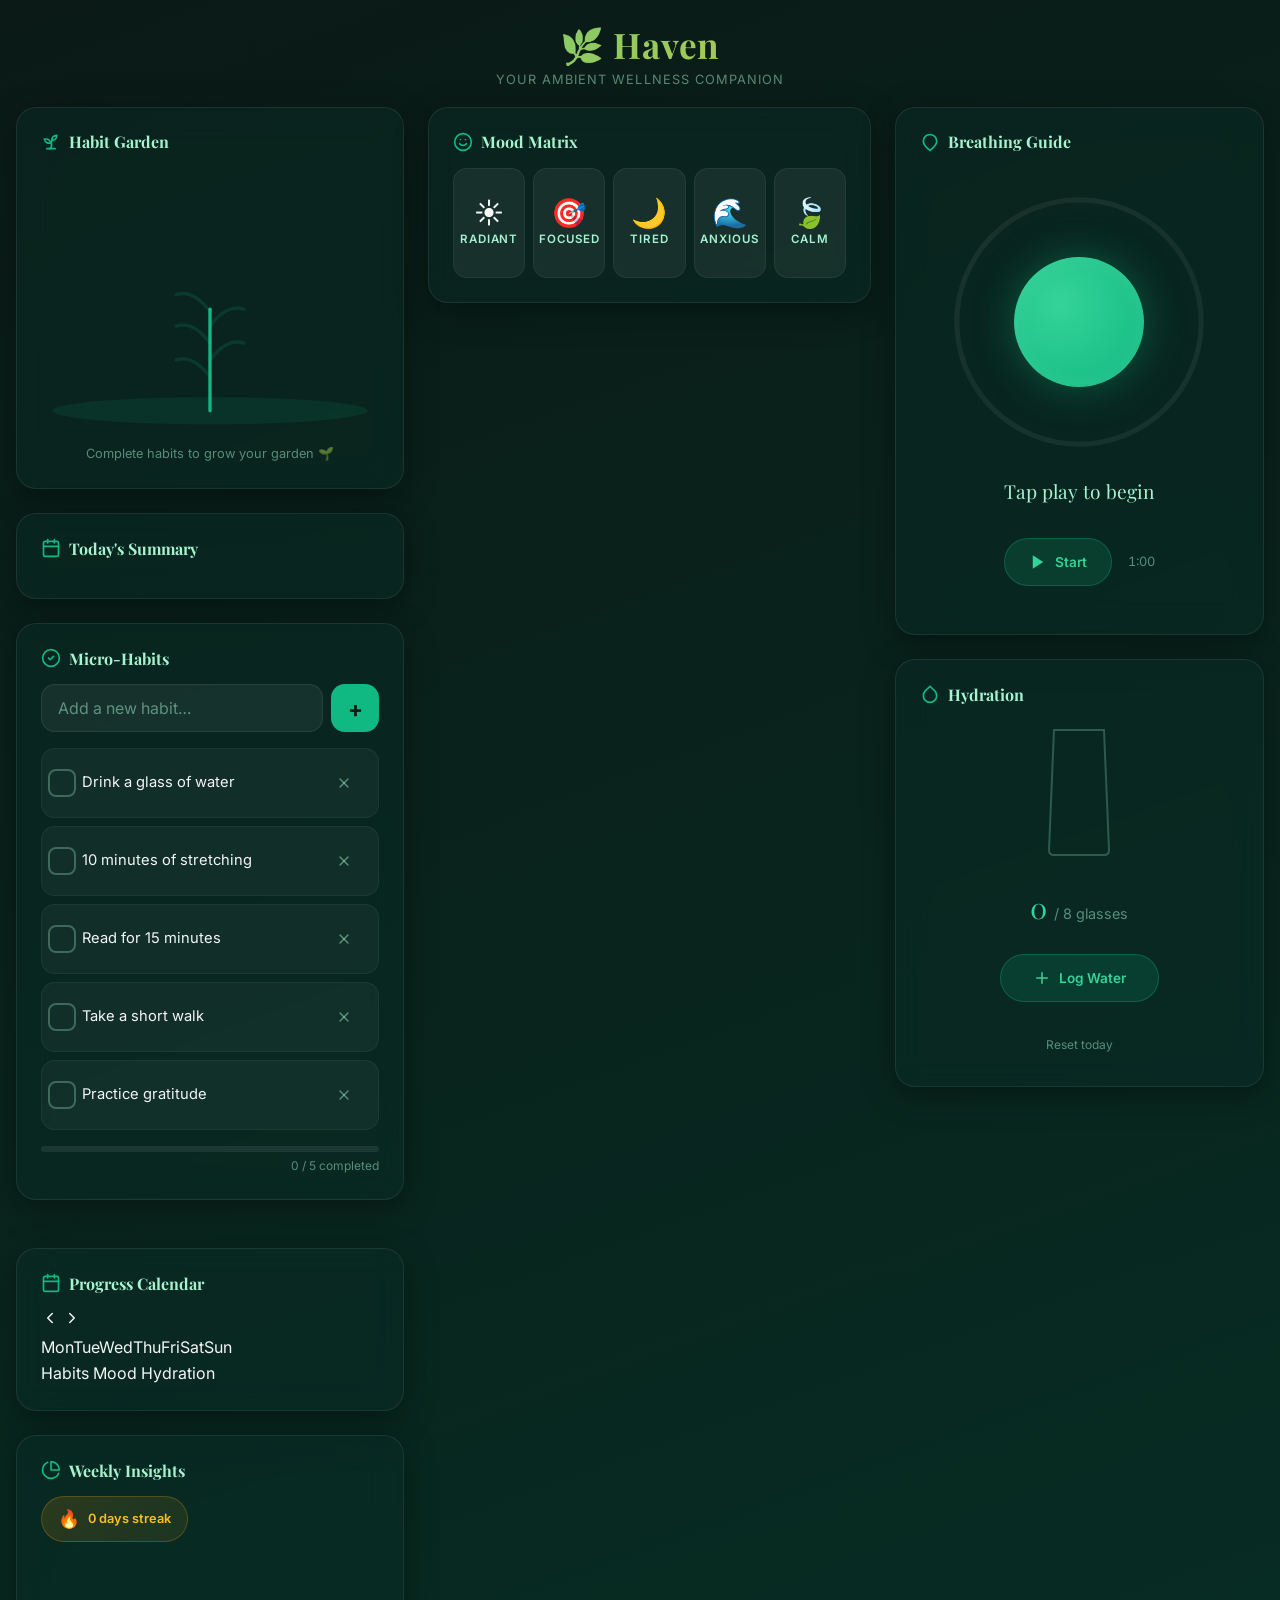
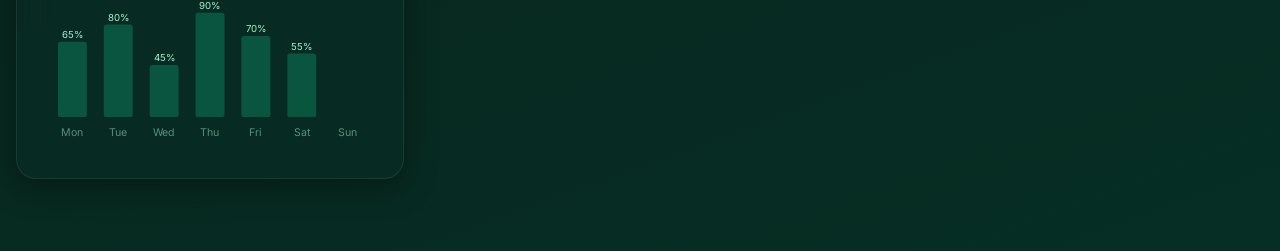
==== index.html @ fdb35b81 "initial commit" ====
<!DOCTYPE html>
<html lang="en">
<head>
  <meta charset="UTF-8" />
  <meta name="viewport" content="width=device-width, initial-scale=1.0" />
  <meta name="description" content="Haven — Ambient Habit Tracker & Wellness Companion. Track habits, log moods, practice breathing, and grow your digital garden." />
  <meta name="theme-color" content="#0b1a16" />
  <title>Haven — Habit Tracker &amp; Wellness Companion</title>

  <!-- Google Fonts -->
  <link rel="preconnect" href="https://fonts.googleapis.com" />
  <link rel="preconnect" href="https://fonts.gstatic.com" crossorigin />
  <link href="https://fonts.googleapis.com/css2?family=Inter:wght@400;500;600;700&family=Playfair+Display:wght@500;700&display=swap" rel="stylesheet" />

  <!-- Stylesheet -->
  <link rel="stylesheet" href="index.css" />
</head>
<body>

  <!-- ===== HEADER ===== -->
  <header class="app-header" id="app-header">
    <h1>🌿 Haven</h1>
    <p class="subtitle">Your ambient wellness companion</p>
  </header>

  <!-- ===== DESKTOP NAV (hidden on mobile) ===== -->
  <nav class="desktop-nav" id="desktop-nav" aria-label="Main navigation">
    <button class="tab-btn active" data-tab="habits" id="desktop-tab-habits">
      <svg xmlns="http://www.w3.org/2000/svg" viewBox="0 0 24 24" fill="none" stroke="currentColor" stroke-width="2" stroke-linecap="round" stroke-linejoin="round"><path d="M12 22c5.523 0 10-4.477 10-10S17.523 2 12 2 2 6.477 2 12s4.477 10 10 10z"/><path d="m9 12 2 2 4-4"/></svg>
      <span>Habits</span>
    </button>
    <button class="tab-btn" data-tab="mood" id="desktop-tab-mood">
      <svg xmlns="http://www.w3.org/2000/svg" viewBox="0 0 24 24" fill="none" stroke="currentColor" stroke-width="2" stroke-linecap="round" stroke-linejoin="round"><circle cx="12" cy="12" r="10"/><path d="M8 14s1.5 2 4 2 4-2 4-2"/><line x1="9" y1="9" x2="9.01" y2="9"/><line x1="15" y1="9" x2="15.01" y2="9"/></svg>
      <span>Mood</span>
    </button>
    <button class="tab-btn" data-tab="breathe" id="desktop-tab-breathe">
      <svg xmlns="http://www.w3.org/2000/svg" viewBox="0 0 24 24" fill="none" stroke="currentColor" stroke-width="2" stroke-linecap="round" stroke-linejoin="round"><path d="M12 22c-4-3-8-6-8-11a8 8 0 0 1 16 0c0 5-4 8-8 11z"/></svg>
      <span>Breathe</span>
    </button>
    <button class="tab-btn" data-tab="insights" id="desktop-tab-insights">
      <svg xmlns="http://www.w3.org/2000/svg" viewBox="0 0 24 24" fill="none" stroke="currentColor" stroke-width="2" stroke-linecap="round" stroke-linejoin="round"><path d="M21.21 15.89A10 10 0 1 1 8 2.83"/><path d="M22 12A10 10 0 0 0 12 2v10z"/></svg>
      <span>Insights</span>
    </button>
  </nav>

  <!-- ===== MAIN CONTENT ===== -->
  <main class="app-main" id="app-main">
    <div class="sections-wrapper" id="sections-wrapper">

      <!-- ===== SECTION 1: HABITS & GARDEN (now first!) ===== -->
      <section class="section-panel active" id="section-habits" aria-label="Habit tracker and garden">
        <!-- Garden Card (now on top) -->
        <div class="card" id="card-garden">
          <h2 class="card-title">
            <svg xmlns="http://www.w3.org/2000/svg" viewBox="0 0 24 24" fill="none" stroke="currentColor" stroke-width="2" stroke-linecap="round" stroke-linejoin="round"><path d="M7 20h10"/><path d="M10 20c5.5-2.5.8-6.4 3-10"/><path d="M9.5 9.4c1.1.8 1.8 2.2 2.3 3.7-2 .4-3.5.4-4.8-.3-1.2-.6-2.3-1.9-3-4.2 2.8-.5 4.4 0 5.5.8z"/><path d="M14.1 6a7 7 0 0 0-1.1 4c1.9-.1 3.3-.6 4.3-1.4 1-1 1.6-2.3 1.7-4.6-2.7.1-4 1-4.9 2z"/></svg>
            Habit Garden
          </h2>
          <div class="garden-container" id="garden-container">
            <svg class="garden-svg" id="garden-svg" viewBox="0 0 300 220" xmlns="http://www.w3.org/2000/svg">
              <ellipse class="garden-ground" cx="150" cy="210" rx="140" ry="12" />
              <path class="garden-stem" id="garden-stem" d="M150 210 Q150 160 150 120" />
              <g id="garden-leaves"></g>
              <g id="garden-flowers"></g>
            </svg>
            <p class="garden-label" id="garden-label">Complete habits to grow your garden 🌱</p>
          </div>
        </div>

        <!-- Daily Stats Card -->
        <div class="card" id="card-daily-stats">
          <h2 class="card-title">
            <svg xmlns="http://www.w3.org/2000/svg" viewBox="0 0 24 24" fill="none" stroke="currentColor" stroke-width="2" stroke-linecap="round" stroke-linejoin="round"><rect x="3" y="4" width="18" height="18" rx="2" ry="2"/><line x1="16" y1="2" x2="16" y2="6"/><line x1="8" y1="2" x2="8" y2="6"/><line x1="3" y1="10" x2="21" y2="10"/></svg>
            Today's Summary
          </h2>
          <div class="daily-stats" id="daily-stats"></div>
        </div>

        <!-- Habit List Card -->
        <div class="card" id="card-habits">
          <h2 class="card-title">
            <svg xmlns="http://www.w3.org/2000/svg" viewBox="0 0 24 24" fill="none" stroke="currentColor" stroke-width="2" stroke-linecap="round" stroke-linejoin="round"><path d="M12 22c5.523 0 10-4.477 10-10S17.523 2 12 2 2 6.477 2 12s4.477 10 10 10z"/><path d="m9 12 2 2 4-4"/></svg>
            Micro-Habits
          </h2>
          <div class="habit-input-row">
            <input type="text" class="habit-input" id="habit-input" placeholder="Add a new habit…" maxlength="60" autocomplete="off" />
            <button class="btn-add-habit" id="btn-add-habit" aria-label="Add habit">+</button>
          </div>
          <ul class="habit-list" id="habit-list"></ul>
          <div class="habit-progress" id="habit-progress">
            <div class="habit-progress-bar">
              <div class="habit-progress-fill" id="habit-progress-fill" style="width: 0%"></div>
            </div>
            <p class="habit-progress-text" id="habit-progress-text">0 / 0 completed</p>
          </div>
        </div>
      </section>

      <!-- ===== SECTION 2: MOOD ===== -->
      <section class="section-panel" id="section-mood" aria-label="Mood tracker">
        <div class="card" id="card-mood">
          <h2 class="card-title">
            <svg xmlns="http://www.w3.org/2000/svg" viewBox="0 0 24 24" fill="none" stroke="currentColor" stroke-width="2" stroke-linecap="round" stroke-linejoin="round"><circle cx="12" cy="12" r="10"/><path d="M8 14s1.5 2 4 2 4-2 4-2"/><line x1="9" y1="9" x2="9.01" y2="9"/><line x1="15" y1="9" x2="15.01" y2="9"/></svg>
            Mood Matrix
          </h2>
          <div class="mood-grid" id="mood-grid">
            <button class="mood-block" data-mood="radiant" id="mood-radiant">
              <span class="mood-emoji">☀️</span>
              <span class="mood-label">Radiant</span>
              <svg class="mood-check" xmlns="http://www.w3.org/2000/svg" viewBox="0 0 24 24" fill="none" stroke="var(--accent-emerald-light)" stroke-width="3" stroke-linecap="round" stroke-linejoin="round"><polyline points="20 6 9 17 4 12"/></svg>
            </button>
            <button class="mood-block" data-mood="focused" id="mood-focused">
              <span class="mood-emoji">🎯</span>
              <span class="mood-label">Focused</span>
              <svg class="mood-check" xmlns="http://www.w3.org/2000/svg" viewBox="0 0 24 24" fill="none" stroke="var(--accent-emerald-light)" stroke-width="3" stroke-linecap="round" stroke-linejoin="round"><polyline points="20 6 9 17 4 12"/></svg>
            </button>
            <button class="mood-block" data-mood="tired" id="mood-tired">
              <span class="mood-emoji">🌙</span>
              <span class="mood-label">Tired</span>
              <svg class="mood-check" xmlns="http://www.w3.org/2000/svg" viewBox="0 0 24 24" fill="none" stroke="var(--accent-emerald-light)" stroke-width="3" stroke-linecap="round" stroke-linejoin="round"><polyline points="20 6 9 17 4 12"/></svg>
            </button>
            <button class="mood-block" data-mood="anxious" id="mood-anxious">
              <span class="mood-emoji">🌊</span>
              <span class="mood-label">Anxious</span>
              <svg class="mood-check" xmlns="http://www.w3.org/2000/svg" viewBox="0 0 24 24" fill="none" stroke="var(--accent-emerald-light)" stroke-width="3" stroke-linecap="round" stroke-linejoin="round"><polyline points="20 6 9 17 4 12"/></svg>
            </button>
            <button class="mood-block" data-mood="calm" id="mood-calm">
              <span class="mood-emoji">🍃</span>
              <span class="mood-label">Calm</span>
              <svg class="mood-check" xmlns="http://www.w3.org/2000/svg" viewBox="0 0 24 24" fill="none" stroke="var(--accent-emerald-light)" stroke-width="3" stroke-linecap="round" stroke-linejoin="round"><polyline points="20 6 9 17 4 12"/></svg>
            </button>
          </div>
          <div id="mood-challenge-container"></div>
        </div>
      </section>

      <!-- ===== SECTION 3: BREATHE & HYDRATION ===== -->
      <section class="section-panel" id="section-breathe" aria-label="Breathing exercise and hydration">
        <!-- Breathing Guide Card -->
        <div class="card" id="card-breathing">
          <h2 class="card-title">
            <svg xmlns="http://www.w3.org/2000/svg" viewBox="0 0 24 24" fill="none" stroke="currentColor" stroke-width="2" stroke-linecap="round" stroke-linejoin="round"><path d="M12 22c-4-3-8-6-8-11a8 8 0 0 1 16 0c0 5-4 8-8 11z"/></svg>
            Breathing Guide
          </h2>
          <div class="breathing-container" id="breathing-container">
            <div class="breathing-visual">
              <svg class="breathing-ring" viewBox="0 0 200 200">
                <circle class="breathing-ring-bg" cx="100" cy="100" r="94" />
                <circle class="breathing-ring-progress" id="breathing-ring-progress" cx="100" cy="100" r="94"
                  stroke-dasharray="590.62"
                  stroke-dashoffset="590.62" />
              </svg>
              <div class="breathing-circle" id="breathing-circle"></div>
            </div>
            <p class="breathing-label" id="breathing-label">Tap play to begin</p>
            <div class="breathing-controls">
              <button class="btn-breathe" id="btn-breathe" aria-label="Start breathing exercise">
                <svg xmlns="http://www.w3.org/2000/svg" viewBox="0 0 24 24" fill="currentColor" stroke="none" width="18" height="18"><polygon points="5 3 19 12 5 21 5 3"/></svg>
                Start
              </button>
              <span class="breathing-timer" id="breathing-timer">1:00</span>
            </div>
          </div>
        </div>

        <!-- Hydration Tracker Card -->
        <div class="card" id="card-hydration">
          <h2 class="card-title">
            <svg xmlns="http://www.w3.org/2000/svg" viewBox="0 0 24 24" fill="none" stroke="currentColor" stroke-width="2" stroke-linecap="round" stroke-linejoin="round"><path d="M12 2.69l5.66 5.66a8 8 0 1 1-11.31 0z"/></svg>
            Hydration
          </h2>
          <div class="hydration-container" id="hydration-container">
            <svg class="hydration-glass" viewBox="0 0 80 140" xmlns="http://www.w3.org/2000/svg">
              <path class="hydration-glass-outline" d="M15 10 L10 130 Q10 135 15 135 L65 135 Q70 135 70 130 L65 10 Z" />
              <clipPath id="glass-clip">
                <path d="M15 10 L10 130 Q10 135 15 135 L65 135 Q70 135 70 130 L65 10 Z" />
              </clipPath>
              <rect class="hydration-liquid" id="hydration-liquid" x="8" y="130" width="64" height="0" clip-path="url(#glass-clip)" />
              <rect class="hydration-liquid-shine" x="20" y="130" width="8" height="0" clip-path="url(#glass-clip)" id="hydration-shine" />
            </svg>
            <p class="hydration-count" id="hydration-count">0 <span>/ 8 glasses</span></p>
            <button class="btn-hydrate" id="btn-hydrate" aria-label="Log a glass of water">
              <svg xmlns="http://www.w3.org/2000/svg" viewBox="0 0 24 24" fill="none" stroke="currentColor" stroke-width="2" stroke-linecap="round" stroke-linejoin="round" width="18" height="18"><line x1="12" y1="5" x2="12" y2="19"/><line x1="5" y1="12" x2="19" y2="12"/></svg>
              Log Water
            </button>
            <button class="hydration-reset" id="hydration-reset">Reset today</button>
          </div>
        </div>
      </section>

      <!-- ===== SECTION 4: INSIGHTS (Calendar + Weekly + Daily Stats) ===== -->
      <section class="section-panel" id="section-insights" aria-label="Wellness insights and analytics">
        <!-- Calendar Card -->
        <div class="card" id="card-calendar">
          <h2 class="card-title">
            <svg xmlns="http://www.w3.org/2000/svg" viewBox="0 0 24 24" fill="none" stroke="currentColor" stroke-width="2" stroke-linecap="round" stroke-linejoin="round"><rect x="3" y="4" width="18" height="18" rx="2" ry="2"/><line x1="16" y1="2" x2="16" y2="6"/><line x1="8" y1="2" x2="8" y2="6"/><line x1="3" y1="10" x2="21" y2="10"/></svg>
            Progress Calendar
          </h2>
          <div class="calendar-nav" id="calendar-nav">
            <button class="calendar-nav-btn" id="cal-prev" aria-label="Previous month">
              <svg xmlns="http://www.w3.org/2000/svg" viewBox="0 0 24 24" fill="none" stroke="currentColor" stroke-width="2" stroke-linecap="round" stroke-linejoin="round" width="18" height="18"><polyline points="15 18 9 12 15 6"/></svg>
            </button>
            <span class="calendar-month-label" id="calendar-month-label"></span>
            <button class="calendar-nav-btn" id="cal-next" aria-label="Next month">
              <svg xmlns="http://www.w3.org/2000/svg" viewBox="0 0 24 24" fill="none" stroke="currentColor" stroke-width="2" stroke-linecap="round" stroke-linejoin="round" width="18" height="18"><polyline points="9 18 15 12 9 6"/></svg>
            </button>
          </div>
          <div class="calendar-weekdays" id="calendar-weekdays">
            <span>Mon</span><span>Tue</span><span>Wed</span><span>Thu</span><span>Fri</span><span>Sat</span><span>Sun</span>
          </div>
          <div class="calendar-grid" id="calendar-grid"></div>
          <div class="calendar-legend">
            <span class="legend-item"><span class="legend-dot legend-dot--habit"></span> Habits</span>
            <span class="legend-item"><span class="legend-dot legend-dot--mood"></span> Mood</span>
            <span class="legend-item"><span class="legend-dot legend-dot--hydration"></span> Hydration</span>
          </div>
          <!-- Day detail popover -->
          <div class="calendar-day-detail" id="calendar-day-detail"></div>
        </div>

        <!-- Weekly Insights Card -->
        <div class="card" id="card-weekly">
          <h2 class="card-title">
            <svg xmlns="http://www.w3.org/2000/svg" viewBox="0 0 24 24" fill="none" stroke="currentColor" stroke-width="2" stroke-linecap="round" stroke-linejoin="round"><path d="M21.21 15.89A10 10 0 1 1 8 2.83"/><path d="M22 12A10 10 0 0 0 12 2v10z"/></svg>
            Weekly Insights
          </h2>
          <div id="streak-container"></div>
          <div id="weekly-summary"></div>
          <div class="chart-container" id="chart-container">
            <svg id="chart-svg" width="100%" height="100%" viewBox="0 0 350 160" preserveAspectRatio="xMidYMid meet"></svg>
          </div>
        </div>
      </section>

    </div><!-- /.sections-wrapper -->
  </main>

  <!-- ===== BOTTOM TAB BAR (mobile/tablet) ===== -->
  <nav class="tab-bar" id="tab-bar" aria-label="Section navigation">
    <button class="tab-btn active" data-tab="habits" id="tab-habits" aria-label="Habits section">
      <svg xmlns="http://www.w3.org/2000/svg" viewBox="0 0 24 24" fill="none" stroke="currentColor" stroke-width="2" stroke-linecap="round" stroke-linejoin="round"><path d="M12 22c5.523 0 10-4.477 10-10S17.523 2 12 2 2 6.477 2 12s4.477 10 10 10z"/><path d="m9 12 2 2 4-4"/></svg>
      <span>Habits</span>
    </button>
    <button class="tab-btn" data-tab="mood" id="tab-mood" aria-label="Mood section">
      <svg xmlns="http://www.w3.org/2000/svg" viewBox="0 0 24 24" fill="none" stroke="currentColor" stroke-width="2" stroke-linecap="round" stroke-linejoin="round"><circle cx="12" cy="12" r="10"/><path d="M8 14s1.5 2 4 2 4-2 4-2"/><line x1="9" y1="9" x2="9.01" y2="9"/><line x1="15" y1="9" x2="15.01" y2="9"/></svg>
      <span>Mood</span>
    </button>
    <button class="tab-btn" data-tab="breathe" id="tab-breathe" aria-label="Breathing section">
      <svg xmlns="http://www.w3.org/2000/svg" viewBox="0 0 24 24" fill="none" stroke="currentColor" stroke-width="2" stroke-linecap="round" stroke-linejoin="round"><path d="M12 22c-4-3-8-6-8-11a8 8 0 0 1 16 0c0 5-4 8-8 11z"/></svg>
      <span>Breathe</span>
    </button>
    <button class="tab-btn" data-tab="insights" id="tab-insights" aria-label="Insights section">
      <svg xmlns="http://www.w3.org/2000/svg" viewBox="0 0 24 24" fill="none" stroke="currentColor" stroke-width="2" stroke-linecap="round" stroke-linejoin="round"><path d="M21.21 15.89A10 10 0 1 1 8 2.83"/><path d="M22 12A10 10 0 0 0 12 2v10z"/></svg>
      <span>Insights</span>
    </button>
  </nav>

  <!-- ===== PARTICLE CONTAINER ===== -->
  <div class="particle-container" id="particle-container"></div>

  <!-- ===== APP SCRIPT ===== -->
  <script src="app.js"></script>
</body>
</html>
---- index.css ----
/* ============================================================
   HAVEN — Habit Tracker & Ambient Wellness Companion
   Design System & Mobile-First Stylesheet
   ============================================================ */

/* ---------- CSS Custom Properties ---------- */
:root {
  /* Background gradient */
  --bg-from: #0b1a16;
  --bg-to: #062e24;

  /* Cards / Glassmorphism */
  --card-bg: rgba(10, 45, 38, 0.45);
  --card-border: rgba(255, 255, 255, 0.08);
  --card-blur: 16px;

  /* Text */
  --text-primary: #f4f6f5;
  --text-secondary: #a7f3d0;
  --text-muted: rgba(167, 243, 208, 0.5);

  /* Accents */
  --accent-gold: #f59e0b;
  --accent-gold-light: #fbbf24;
  --accent-emerald: #10b981;
  --accent-emerald-light: #34d399;
  --accent-emerald-glow: rgba(16, 185, 129, 0.35);

  /* Mood colors */
  --mood-radiant: hsl(45, 93%, 58%);
  --mood-focused: hsl(199, 89%, 48%);
  --mood-tired: hsl(270, 50%, 55%);
  --mood-anxious: hsl(0, 72%, 58%);
  --mood-calm: hsl(160, 60%, 45%);

  /* Spacing */
  --space-xs: 4px;
  --space-sm: 8px;
  --space-md: 16px;
  --space-lg: 24px;
  --space-xl: 32px;
  --space-2xl: 48px;

  /* Radii */
  --radius-sm: 8px;
  --radius-md: 14px;
  --radius-lg: 20px;
  --radius-full: 9999px;

  /* Shadows */
  --shadow-card: 0 8px 32px rgba(0, 0, 0, 0.35);
  --shadow-glow: 0 0 20px var(--accent-emerald-glow);

  /* Tab bar */
  --tab-height: 64px;

  /* Transition */
  --transition-fast: 0.2s cubic-bezier(0.4, 0, 0.2, 1);
  --transition-smooth: 0.4s cubic-bezier(0.4, 0, 0.2, 1);
  --transition-bounce: 0.5s cubic-bezier(0.34, 1.56, 0.64, 1);
}

/* ---------- Reset & Base ---------- */
*,
*::before,
*::after {
  margin: 0;
  padding: 0;
  box-sizing: border-box;
}

html {
  font-size: 16px;
  -webkit-text-size-adjust: 100%;
  scroll-behavior: smooth;
}

body {
  font-family: 'Inter', system-ui, -apple-system, sans-serif;
  color: var(--text-primary);
  background: linear-gradient(160deg, var(--bg-from), var(--bg-to));
  min-height: 100vh;
  min-height: 100dvh;
  line-height: 1.6;
  overflow-x: hidden;
  -webkit-font-smoothing: antialiased;
  -moz-osx-font-smoothing: grayscale;
  transition: background var(--transition-smooth);
}

h1, h2, h3, h4 {
  font-family: 'Playfair Display', Georgia, serif;
  font-weight: 700;
  line-height: 1.2;
  color: var(--text-primary);
}

h1 { font-size: 1.75rem; }
h2 { font-size: 1.35rem; }
h3 { font-size: 1.1rem; }

p {
  color: var(--text-secondary);
  font-size: 0.9rem;
}

a {
  color: var(--accent-emerald-light);
  text-decoration: none;
}

button {
  font-family: 'Inter', system-ui, sans-serif;
  cursor: pointer;
  border: none;
  outline: none;
  background: none;
  color: inherit;
  font-size: inherit;
}

input {
  font-family: 'Inter', system-ui, sans-serif;
  font-size: 1rem;
  border: none;
  outline: none;
  background: none;
  color: var(--text-primary);
}

/* ---------- Scrollbar ---------- */
::-webkit-scrollbar {
  width: 6px;
}
::-webkit-scrollbar-track {
  background: transparent;
}
::-webkit-scrollbar-thumb {
  background: rgba(167, 243, 208, 0.2);
  border-radius: var(--radius-full);
}

/* ---------- App Shell ---------- */
.app-header {
  text-align: center;
  padding: var(--space-lg) var(--space-md) var(--space-md);
}

.app-header h1 {
  font-size: 1.6rem;
  background: linear-gradient(135deg, var(--accent-emerald-light), var(--accent-gold-light));
  -webkit-background-clip: text;
  -webkit-text-fill-color: transparent;
  background-clip: text;
  letter-spacing: 0.02em;
}

.app-header .subtitle {
  font-size: 0.8rem;
  color: var(--text-muted);
  margin-top: var(--space-xs);
  font-weight: 400;
  letter-spacing: 0.08em;
  text-transform: uppercase;
}

.app-main {
  padding: 0 var(--space-md) var(--space-md);
  padding-bottom: calc(var(--tab-height) + var(--space-lg) + env(safe-area-inset-bottom, 0px));
}

/* ---------- Section Panels ---------- */
.section-panel {
  display: none;
  animation: fadeSlideUp 0.35s ease-out;
}

.section-panel.active {
  display: block;
}

/* ---------- Glassmorphic Card ---------- */
.card {
  background: var(--card-bg);
  backdrop-filter: blur(var(--card-blur));
  -webkit-backdrop-filter: blur(var(--card-blur));
  border: 1px solid var(--card-border);
  border-radius: var(--radius-lg);
  padding: var(--space-lg);
  box-shadow: var(--shadow-card);
  margin-bottom: var(--space-md);
  transition: transform var(--transition-fast), box-shadow var(--transition-fast);
}

@media (hover: hover) {
  .card:hover {
    transform: translateY(-2px);
    box-shadow: var(--shadow-card), var(--shadow-glow);
  }
}

.card-title {
  font-size: 1rem;
  margin-bottom: var(--space-md);
  display: flex;
  align-items: center;
  gap: var(--space-sm);
  color: var(--text-secondary);
}

.card-title svg {
  width: 20px;
  height: 20px;
  stroke: var(--accent-emerald);
}

/* ---------- Bottom Tab Bar ---------- */
.tab-bar {
  position: fixed;
  bottom: 0;
  left: 0;
  right: 0;
  height: var(--tab-height);
  background: rgba(6, 20, 16, 0.85);
  backdrop-filter: blur(20px);
  -webkit-backdrop-filter: blur(20px);
  border-top: 1px solid var(--card-border);
  display: flex;
  align-items: center;
  justify-content: space-around;
  padding-bottom: env(safe-area-inset-bottom, 0px);
  z-index: 100;
}

.tab-btn {
  display: flex;
  flex-direction: column;
  align-items: center;
  justify-content: center;
  gap: 4px;
  min-width: 48px;
  min-height: 48px;
  padding: var(--space-sm);
  color: var(--text-muted);
  transition: color var(--transition-fast), transform var(--transition-fast);
  position: relative;
  -webkit-tap-highlight-color: transparent;
}

.tab-btn svg {
  width: 22px;
  height: 22px;
  transition: stroke var(--transition-fast);
}

.tab-btn span {
  font-size: 0.65rem;
  font-weight: 500;
  letter-spacing: 0.04em;
  text-transform: uppercase;
}

.tab-btn.active {
  color: var(--accent-emerald-light);
}

.tab-btn.active::after {
  content: '';
  position: absolute;
  top: 0;
  left: 50%;
  transform: translateX(-50%);
  width: 28px;
  height: 3px;
  background: var(--accent-emerald);
  border-radius: 0 0 var(--radius-full) var(--radius-full);
}

@media (hover: hover) {
  .tab-btn:hover {
    color: var(--accent-emerald-light);
    transform: scale(1.08);
  }
}

/* ---------- Mood Matrix ---------- */
.mood-grid {
  display: grid;
  grid-template-columns: repeat(3, 1fr);
  gap: var(--space-sm);
}

.mood-block {
  position: relative;
  display: flex;
  flex-direction: column;
  align-items: center;
  justify-content: center;
  gap: var(--space-xs);
  min-height: 80px;
  padding: var(--space-md);
  border-radius: var(--radius-md);
  background: rgba(255, 255, 255, 0.06);
  border: 1px solid rgba(255, 255, 255, 0.06);
  cursor: pointer;
  transition: all var(--transition-smooth);
  -webkit-tap-highlight-color: transparent;
  overflow: hidden;
}

.mood-block::before {
  content: '';
  position: absolute;
  inset: 0;
  border-radius: inherit;
  opacity: 0;
  transition: opacity var(--transition-smooth);
}

.mood-block[data-mood="radiant"]::before { background: radial-gradient(circle, hsla(45, 93%, 58%, 0.25), transparent 70%); }
.mood-block[data-mood="focused"]::before { background: radial-gradient(circle, hsla(199, 89%, 48%, 0.25), transparent 70%); }
.mood-block[data-mood="tired"]::before { background: radial-gradient(circle, hsla(270, 50%, 55%, 0.25), transparent 70%); }
.mood-block[data-mood="anxious"]::before { background: radial-gradient(circle, hsla(0, 72%, 58%, 0.25), transparent 70%); }
.mood-block[data-mood="calm"]::before { background: radial-gradient(circle, hsla(160, 60%, 45%, 0.25), transparent 70%); }

.mood-block.selected::before,
.mood-block:active::before {
  opacity: 1;
}

.mood-block.selected {
  border-color: rgba(255, 255, 255, 0.2);
  transform: scale(0.97);
}

@media (hover: hover) {
  .mood-block:hover::before {
    opacity: 0.7;
  }
  .mood-block:hover {
    transform: translateY(-2px);
    border-color: rgba(255, 255, 255, 0.12);
  }
}

.mood-emoji {
  font-size: 1.8rem;
  line-height: 1;
}

.mood-label {
  font-size: 0.72rem;
  font-weight: 600;
  text-transform: uppercase;
  letter-spacing: 0.08em;
  color: var(--text-secondary);
}

.mood-check {
  position: absolute;
  top: 8px;
  right: 8px;
  width: 20px;
  height: 20px;
  opacity: 0;
  transform: scale(0);
  transition: all var(--transition-bounce);
}

.mood-block.selected .mood-check {
  opacity: 1;
  transform: scale(1);
}

.mood-challenge {
  margin-top: var(--space-md);
  padding: var(--space-md);
  background: rgba(16, 185, 129, 0.1);
  border: 1px solid rgba(16, 185, 129, 0.2);
  border-radius: var(--radius-md);
  font-size: 0.85rem;
  color: var(--text-secondary);
  line-height: 1.5;
  animation: fadeSlideUp 0.4s ease-out;
}

.mood-challenge strong {
  color: var(--accent-emerald-light);
  display: block;
  margin-bottom: var(--space-xs);
  font-size: 0.75rem;
  text-transform: uppercase;
  letter-spacing: 0.06em;
}

/* ---------- Habit List ---------- */
.habit-input-row {
  display: flex;
  gap: var(--space-sm);
  margin-bottom: var(--space-md);
}

.habit-input {
  flex: 1;
  min-height: 48px;
  padding: 0 var(--space-md);
  background: rgba(255, 255, 255, 0.06);
  border: 1px solid var(--card-border);
  border-radius: var(--radius-md);
  color: var(--text-primary);
  transition: border-color var(--transition-fast), background var(--transition-fast);
}

.habit-input::placeholder {
  color: var(--text-muted);
}

.habit-input:focus {
  border-color: var(--accent-emerald);
  background: rgba(255, 255, 255, 0.08);
}

.btn-add-habit {
  min-width: 48px;
  min-height: 48px;
  display: flex;
  align-items: center;
  justify-content: center;
  background: var(--accent-emerald);
  color: var(--bg-from);
  border-radius: var(--radius-md);
  font-weight: 700;
  font-size: 1.4rem;
  transition: background var(--transition-fast), transform var(--transition-fast);
}

@media (hover: hover) {
  .btn-add-habit:hover {
    background: var(--accent-emerald-light);
    transform: scale(1.05);
  }
}

.habit-list {
  list-style: none;
  display: flex;
  flex-direction: column;
  gap: var(--space-sm);
}

.habit-item {
  display: flex;
  align-items: center;
  gap: var(--space-md);
  padding: var(--space-md);
  background: rgba(255, 255, 255, 0.04);
  border: 1px solid rgba(255, 255, 255, 0.05);
  border-radius: var(--radius-md);
  min-height: 56px;
  transition: all var(--transition-fast);
  animation: fadeSlideUp 0.3s ease-out;
}

.habit-item.completed {
  opacity: 0.55;
}

.habit-item.completed .habit-name {
  text-decoration: line-through;
  color: var(--text-muted);
}

/* Custom Checkbox */
.habit-checkbox {
  position: relative;
  width: 28px;
  height: 28px;
  min-width: 28px;
  border: 2px solid rgba(167, 243, 208, 0.3);
  border-radius: var(--radius-sm);
  cursor: pointer;
  display: flex;
  align-items: center;
  justify-content: center;
  transition: all var(--transition-fast);
  -webkit-tap-highlight-color: transparent;
  /* 48px touch target */
  padding: 10px;
  margin: -10px;
}

.habit-checkbox::after {
  content: '';
  position: absolute;
  inset: -10px;
}

.habit-checkbox svg {
  width: 16px;
  height: 16px;
  opacity: 0;
  transform: scale(0);
  transition: all var(--transition-bounce);
}

.habit-item.completed .habit-checkbox {
  background: var(--accent-emerald);
  border-color: var(--accent-emerald);
}

.habit-item.completed .habit-checkbox svg {
  opacity: 1;
  transform: scale(1);
  stroke: var(--bg-from);
}

.habit-name {
  flex: 1;
  font-size: 0.92rem;
  color: var(--text-primary);
  transition: all var(--transition-fast);
}

.habit-delete {
  min-width: 36px;
  min-height: 36px;
  display: flex;
  align-items: center;
  justify-content: center;
  border-radius: var(--radius-sm);
  color: var(--text-muted);
  transition: all var(--transition-fast);
  -webkit-tap-highlight-color: transparent;
}

.habit-delete svg {
  width: 16px;
  height: 16px;
}

@media (hover: hover) {
  .habit-delete:hover {
    color: hsl(0, 72%, 58%);
    background: rgba(239, 68, 68, 0.1);
  }
}

.habit-progress {
  margin-top: var(--space-md);
}

.habit-progress-bar {
  width: 100%;
  height: 6px;
  background: rgba(255, 255, 255, 0.08);
  border-radius: var(--radius-full);
  overflow: hidden;
}

.habit-progress-fill {
  height: 100%;
  background: linear-gradient(90deg, var(--accent-emerald), var(--accent-gold));
  border-radius: var(--radius-full);
  transition: width var(--transition-smooth);
}

.habit-progress-text {
  font-size: 0.75rem;
  color: var(--text-muted);
  margin-top: var(--space-xs);
  text-align: right;
}

/* ---------- Breathing Guide ---------- */
.breathing-container {
  display: flex;
  flex-direction: column;
  align-items: center;
  gap: var(--space-lg);
  padding: var(--space-lg) 0;
}

.breathing-visual {
  position: relative;
  width: 200px;
  height: 200px;
  display: flex;
  align-items: center;
  justify-content: center;
}

.breathing-ring {
  position: absolute;
  width: 100%;
  height: 100%;
}

.breathing-ring-bg {
  fill: none;
  stroke: rgba(255, 255, 255, 0.06);
  stroke-width: 4;
}

.breathing-ring-progress {
  fill: none;
  stroke: var(--accent-emerald);
  stroke-width: 4;
  stroke-linecap: round;
  transform: rotate(-90deg);
  transform-origin: center;
  transition: stroke-dashoffset 0.3s ease;
}

.breathing-circle {
  width: 100px;
  height: 100px;
  border-radius: 50%;
  background: radial-gradient(circle at 35% 35%, var(--accent-emerald-light), var(--accent-emerald));
  box-shadow: 0 0 40px var(--accent-emerald-glow), inset 0 0 20px rgba(255, 255, 255, 0.1);
  transition: transform 4s cubic-bezier(0.4, 0, 0.2, 1), box-shadow 4s cubic-bezier(0.4, 0, 0.2, 1);
}

.breathing-circle.inhale {
  transform: scale(1.6);
  box-shadow: 0 0 60px var(--accent-emerald-glow), 0 0 100px rgba(16, 185, 129, 0.15), inset 0 0 30px rgba(255, 255, 255, 0.15);
}

.breathing-circle.exhale {
  transform: scale(0.8);
  box-shadow: 0 0 20px var(--accent-emerald-glow), inset 0 0 10px rgba(255, 255, 255, 0.05);
}

.breathing-circle.hold {
  /* Maintain current scale */
}

.breathing-label {
  font-family: 'Playfair Display', serif;
  font-size: 1.2rem;
  color: var(--text-secondary);
  text-align: center;
  min-height: 2em;
  transition: opacity var(--transition-fast);
}

.breathing-controls {
  display: flex;
  gap: var(--space-md);
  align-items: center;
}

.btn-breathe {
  min-width: 48px;
  min-height: 48px;
  padding: var(--space-sm) var(--space-lg);
  background: rgba(16, 185, 129, 0.15);
  border: 1px solid rgba(16, 185, 129, 0.3);
  border-radius: var(--radius-full);
  color: var(--accent-emerald-light);
  font-weight: 600;
  font-size: 0.85rem;
  display: flex;
  align-items: center;
  gap: var(--space-sm);
  transition: all var(--transition-fast);
  -webkit-tap-highlight-color: transparent;
}

@media (hover: hover) {
  .btn-breathe:hover {
    background: rgba(16, 185, 129, 0.25);
    transform: scale(1.03);
  }
}

.breathing-timer {
  font-size: 0.8rem;
  color: var(--text-muted);
  font-variant-numeric: tabular-nums;
}

/* ---------- Hydration Tracker ---------- */
.hydration-container {
  display: flex;
  flex-direction: column;
  align-items: center;
  gap: var(--space-lg);
}

.hydration-glass {
  position: relative;
  width: 80px;
  height: 140px;
}

.hydration-glass-outline {
  fill: none;
  stroke: rgba(167, 243, 208, 0.25);
  stroke-width: 2;
}

.hydration-liquid {
  fill: rgba(16, 185, 129, 0.4);
  transition: all 0.6s cubic-bezier(0.4, 0, 0.2, 1);
}

.hydration-liquid-shine {
  fill: rgba(52, 211, 153, 0.15);
}

.hydration-count {
  font-family: 'Playfair Display', serif;
  font-size: 1.8rem;
  color: var(--accent-emerald-light);
}

.hydration-count span {
  font-size: 0.9rem;
  color: var(--text-muted);
  font-family: 'Inter', sans-serif;
}

.btn-hydrate {
  min-width: 48px;
  min-height: 48px;
  padding: var(--space-sm) var(--space-xl);
  background: rgba(16, 185, 129, 0.15);
  border: 1px solid rgba(16, 185, 129, 0.3);
  border-radius: var(--radius-full);
  color: var(--accent-emerald-light);
  font-weight: 600;
  font-size: 0.85rem;
  display: flex;
  align-items: center;
  gap: var(--space-sm);
  transition: all var(--transition-fast);
  -webkit-tap-highlight-color: transparent;
}

@media (hover: hover) {
  .btn-hydrate:hover {
    background: rgba(16, 185, 129, 0.25);
    transform: scale(1.03);
  }
}

.hydration-reset {
  font-size: 0.75rem;
  color: var(--text-muted);
  cursor: pointer;
  transition: color var(--transition-fast);
  padding: var(--space-sm);
  min-height: 36px;
  display: flex;
  align-items: center;
}

/* ---------- Garden / Plant SVG ---------- */
.garden-container {
  display: flex;
  flex-direction: column;
  align-items: center;
  gap: var(--space-md);
}

.garden-svg {
  width: 100%;
  max-width: 300px;
  height: 220px;
}

.garden-ground {
  fill: rgba(16, 185, 129, 0.1);
}

.garden-stem {
  stroke: var(--accent-emerald);
  stroke-width: 3;
  stroke-linecap: round;
  fill: none;
}

.garden-leaf {
  fill: var(--accent-emerald);
  opacity: 0;
  transform-origin: center bottom;
  transition: opacity 0.6s ease, transform 0.6s cubic-bezier(0.34, 1.56, 0.64, 1);
}

.garden-leaf.grown {
  opacity: 1;
  transform: scale(1);
}

.garden-flower {
  opacity: 0;
  transform-origin: center;
  transition: opacity 0.8s ease 0.3s, transform 0.8s cubic-bezier(0.34, 1.56, 0.64, 1) 0.3s;
}

.garden-flower.bloomed {
  opacity: 1;
  transform: scale(1);
}

.garden-label {
  font-size: 0.8rem;
  color: var(--text-muted);
  text-align: center;
}

/* ---------- Streak & Analytics ---------- */
.streak-badge {
  display: inline-flex;
  align-items: center;
  gap: var(--space-sm);
  padding: var(--space-sm) var(--space-md);
  background: linear-gradient(135deg, rgba(245, 158, 11, 0.15), rgba(251, 191, 36, 0.08));
  border: 1px solid rgba(245, 158, 11, 0.25);
  border-radius: var(--radius-full);
  margin-bottom: var(--space-md);
}

.streak-badge .streak-fire {
  font-size: 1.1rem;
}

.streak-badge .streak-text {
  font-size: 0.8rem;
  font-weight: 600;
  color: var(--accent-gold-light);
}

.chart-container {
  width: 100%;
  height: 160px;
  margin-top: var(--space-md);
}

.chart-bar {
  fill: rgba(16, 185, 129, 0.3);
  transition: fill var(--transition-fast), height 0.5s ease;
  rx: 3;
  ry: 3;
}

.chart-bar.today {
  fill: var(--accent-emerald);
}

@media (hover: hover) {
  .chart-bar:hover {
    fill: var(--accent-emerald-light);
  }
}

.chart-label {
  fill: var(--text-muted);
  font-size: 11px;
  font-family: 'Inter', sans-serif;
  text-anchor: middle;
}

.chart-value {
  fill: var(--text-secondary);
  font-size: 10px;
  font-family: 'Inter', sans-serif;
  text-anchor: middle;
}

/* ---------- Particle Pop ---------- */
.particle-container {
  position: fixed;
  pointer-events: none;
  z-index: 200;
}

.particle {
  position: absolute;
  width: 6px;
  height: 6px;
  border-radius: 50%;
  animation: particlePop 0.7s ease-out forwards;
}

/* ---------- Empty State ---------- */
.empty-state {
  text-align: center;
  padding: var(--space-2xl) var(--space-md);
  color: var(--text-muted);
}

.empty-state svg {
  width: 48px;
  height: 48px;
  stroke: rgba(167, 243, 208, 0.2);
  margin-bottom: var(--space-md);
}

.empty-state p {
  font-size: 0.85rem;
  color: var(--text-muted);
}

/* ============================================================
   KEYFRAME ANIMATIONS
   ============================================================ */

@keyframes fadeSlideUp {
  from {
    opacity: 0;
    transform: translateY(12px);
  }
  to {
    opacity: 1;
    transform: translateY(0);
  }
}

@keyframes particlePop {
  0% {
    opacity: 1;
    transform: translate(0, 0) scale(1);
  }
  100% {
    opacity: 0;
    transform: translate(var(--px), var(--py)) scale(0);
  }
}

@keyframes checkDraw {
  from {
    stroke-dashoffset: 24;
  }
  to {
    stroke-dashoffset: 0;
  }
}

@keyframes pulseGlow {
  0%, 100% {
    box-shadow: 0 0 20px var(--accent-emerald-glow);
  }
  50% {
    box-shadow: 0 0 40px var(--accent-emerald-glow), 0 0 60px rgba(16, 185, 129, 0.1);
  }
}

@keyframes liquidWave {
  0%, 100% {
    transform: translateX(0);
  }
  50% {
    transform: translateX(-5px);
  }
}

@keyframes gentleBob {
  0%, 100% {
    transform: translateY(0);
  }
  50% {
    transform: translateY(-4px);
  }
}

@keyframes shimmer {
  0% {
    background-position: -200% 0;
  }
  100% {
    background-position: 200% 0;
  }
}

/* ============================================================
   RESPONSIVE — TABLET (≥768px)
   ============================================================ */
@media (min-width: 768px) {
  h1 { font-size: 2rem; }
  h2 { font-size: 1.5rem; }

  .app-header h1 {
    font-size: 2rem;
  }

  .app-main {
    max-width: 720px;
    margin: 0 auto;
    padding-bottom: calc(var(--tab-height) + var(--space-xl));
  }

  .mood-grid {
    grid-template-columns: repeat(5, 1fr);
  }

  .mood-block {
    min-height: 100px;
  }

  .breathing-visual {
    width: 240px;
    height: 240px;
  }

  .breathing-circle {
    width: 120px;
    height: 120px;
  }

  .garden-svg {
    max-width: 360px;
    height: 260px;
  }

  .chart-container {
    height: 180px;
  }
}

/* ============================================================
   RESPONSIVE — DESKTOP (≥1024px)
   ============================================================ */
@media (min-width: 1024px) {
  h1 { font-size: 2.25rem; }

  .app-header h1 {
    font-size: 2.2rem;
  }

  /* Hide bottom tab bar on desktop */
  .tab-bar {
    display: none;
  }

  .app-main {
    max-width: 1280px;
    padding-bottom: var(--space-2xl);
  }

  /* Show all sections in grid */
  .section-panel {
    display: block !important;
    animation: none;
  }

  .sections-wrapper {
    display: grid;
    grid-template-columns: 1fr 1.2fr 1fr;
    gap: var(--space-lg);
    align-items: start;
  }

  /* Desktop nav */
  .desktop-nav {
    display: flex;
    justify-content: center;
    gap: var(--space-md);
    margin-bottom: var(--space-lg);
  }

  .desktop-nav .tab-btn {
    flex-direction: row;
    padding: var(--space-sm) var(--space-md);
    border-radius: var(--radius-full);
    background: rgba(255, 255, 255, 0.04);
    border: 1px solid transparent;
    min-height: 40px;
  }

  .desktop-nav .tab-btn.active {
    border-color: var(--accent-emerald);
    background: rgba(16, 185, 129, 0.1);
  }

  .desktop-nav .tab-btn.active::after {
    display: none;
  }

  .mood-block {
    min-height: 110px;
    padding: var(--space-lg);
  }

  .breathing-visual {
    width: 260px;
    height: 260px;
  }

  .breathing-circle {
    width: 130px;
    height: 130px;
  }

  .card {
    margin-bottom: var(--space-lg);
  }
}

/* Desktop nav hidden on mobile */
.desktop-nav {
  display: none;
}

/* ============================================================
   LARGE DESKTOP (≥1440px)
   ============================================================ */
@media (min-width: 1440px) {
  .app-main {
    max-width: 1400px;
  }

  .sections-wrapper {
    gap: var(--space-xl);
  }
}

/* ============================================================
   REDUCED MOTION
   ============================================================ */
@media (prefers-reduced-motion: reduce) {
  *,
  *::before,
  *::after {
    animation-duration: 0.01ms !important;
    animation-iteration-count: 1 !important;
    transition-duration: 0.01ms !important;
  }

  .breathing-circle {
    transition-duration: 0.01ms !important;
  }
}
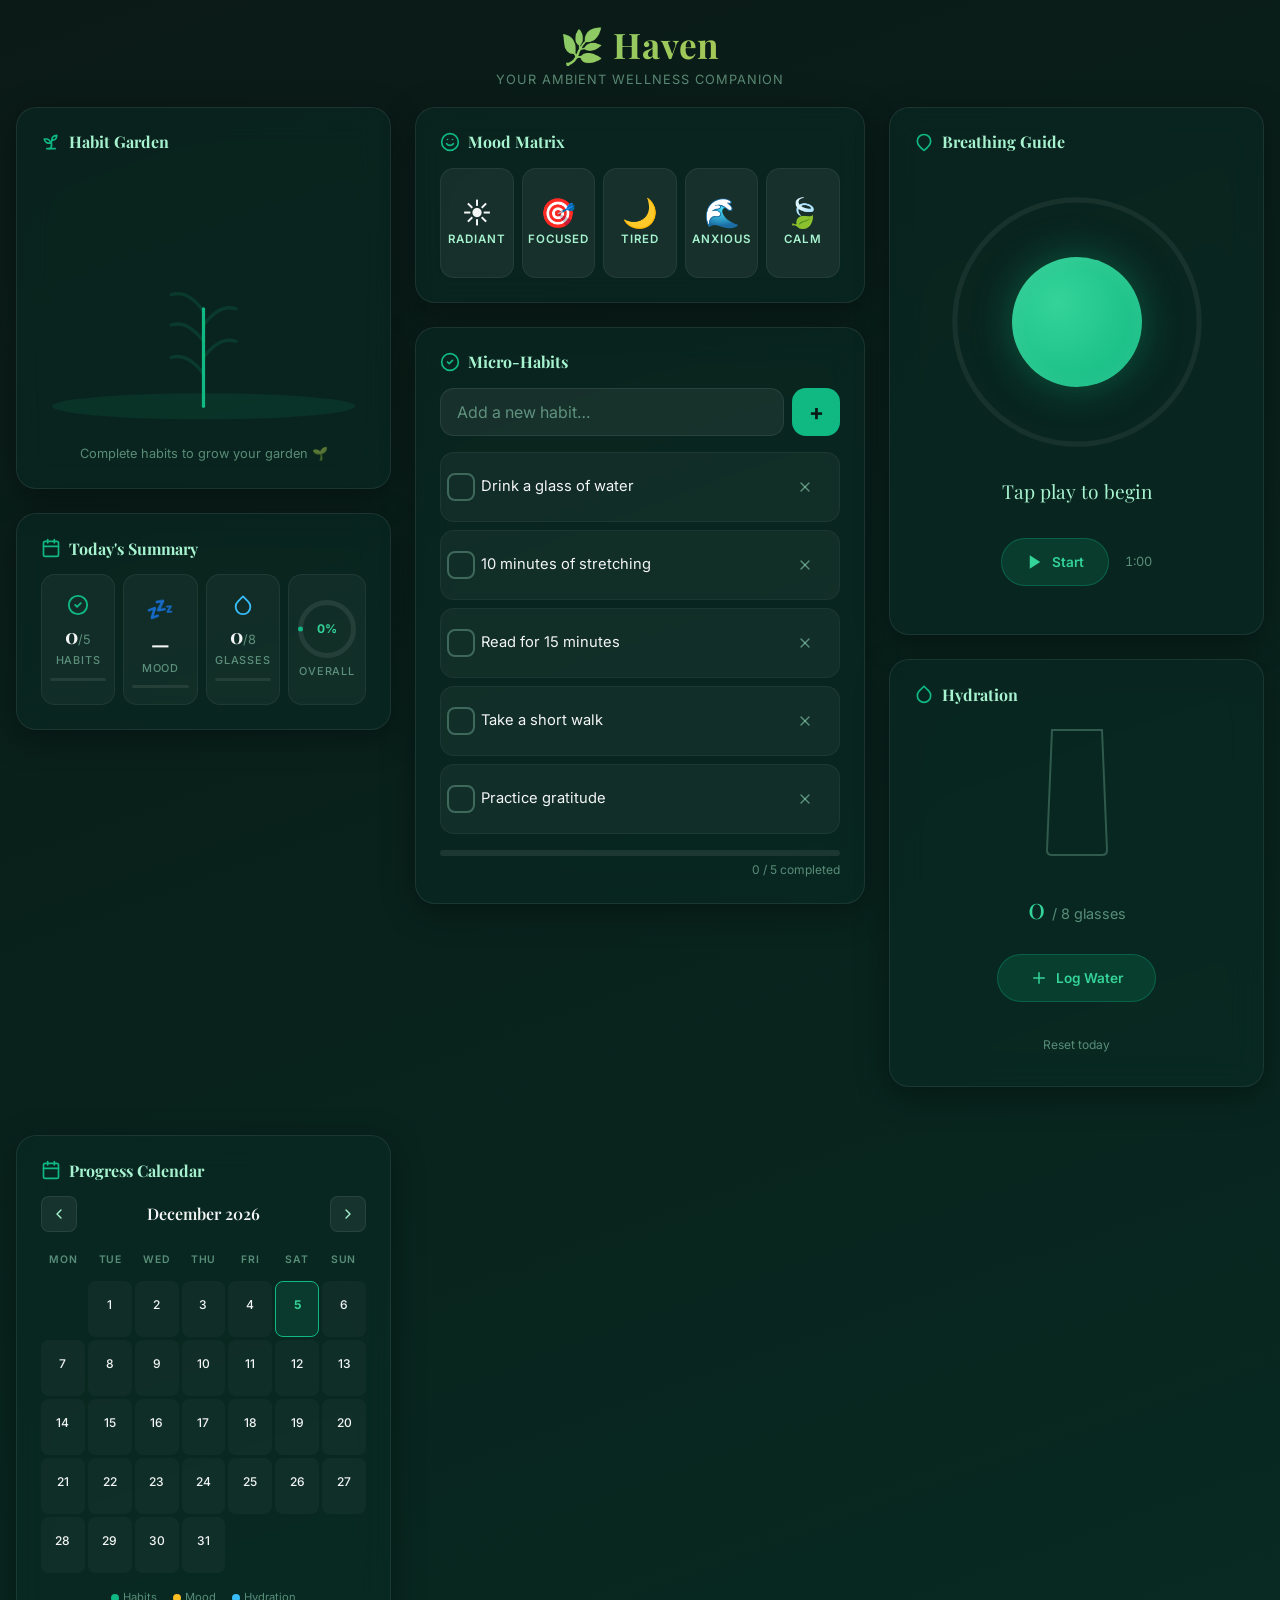
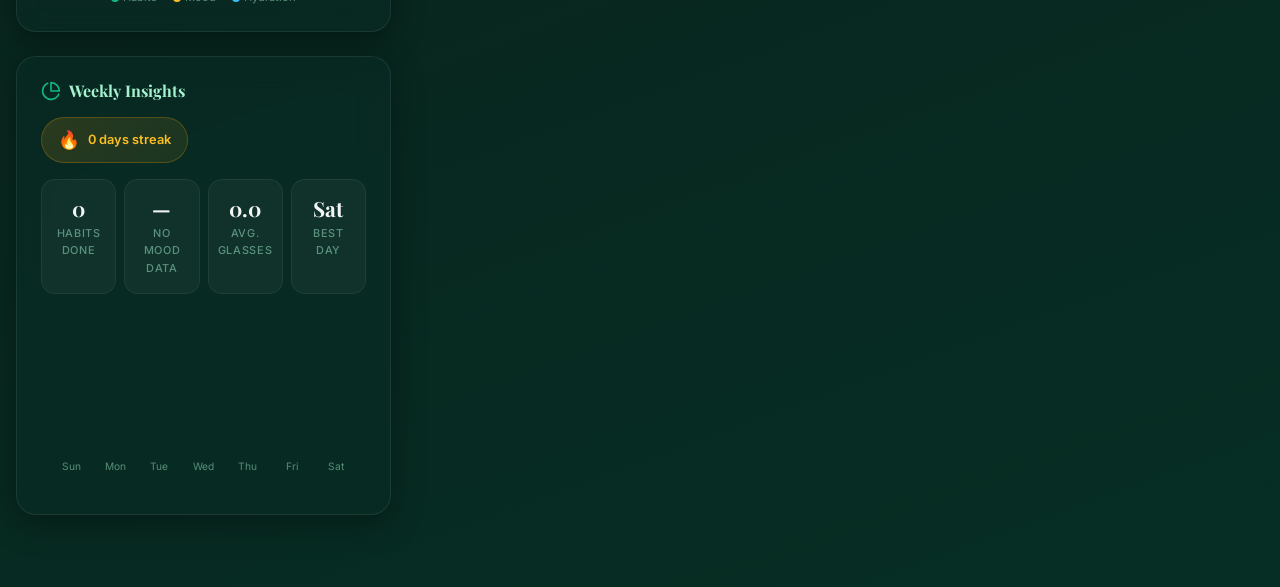
==== commit 7de56cec: "refactor: restructure habit UI, remove mock data, and implement dynamic weekly analytics" ====
--- a/index.html
+++ b/index.html
@@ -27,11 +27,11 @@
   <nav class="desktop-nav" id="desktop-nav" aria-label="Main navigation">
     <button class="tab-btn active" data-tab="habits" id="desktop-tab-habits">
       <svg xmlns="http://www.w3.org/2000/svg" viewBox="0 0 24 24" fill="none" stroke="currentColor" stroke-width="2" stroke-linecap="round" stroke-linejoin="round"><path d="M12 22c5.523 0 10-4.477 10-10S17.523 2 12 2 2 6.477 2 12s4.477 10 10 10z"/><path d="m9 12 2 2 4-4"/></svg>
-      <span>Habits</span>
+      <span>Home</span>
     </button>
     <button class="tab-btn" data-tab="mood" id="desktop-tab-mood">
       <svg xmlns="http://www.w3.org/2000/svg" viewBox="0 0 24 24" fill="none" stroke="currentColor" stroke-width="2" stroke-linecap="round" stroke-linejoin="round"><circle cx="12" cy="12" r="10"/><path d="M8 14s1.5 2 4 2 4-2 4-2"/><line x1="9" y1="9" x2="9.01" y2="9"/><line x1="15" y1="9" x2="15.01" y2="9"/></svg>
-      <span>Mood</span>
+      <span>Daily</span>
     </button>
     <button class="tab-btn" data-tab="breathe" id="desktop-tab-breathe">
       <svg xmlns="http://www.w3.org/2000/svg" viewBox="0 0 24 24" fill="none" stroke="currentColor" stroke-width="2" stroke-linecap="round" stroke-linejoin="round"><path d="M12 22c-4-3-8-6-8-11a8 8 0 0 1 16 0c0 5-4 8-8 11z"/></svg>
@@ -75,7 +75,47 @@
           <div class="daily-stats" id="daily-stats"></div>
         </div>
 
-        <!-- Habit List Card -->
+
+      </section>
+
+      <!-- ===== SECTION 2: MOOD ===== -->
+      <section class="section-panel" id="section-mood" aria-label="Mood tracker">
+        <div class="card" id="card-mood">
+          <h2 class="card-title">
+            <svg xmlns="http://www.w3.org/2000/svg" viewBox="0 0 24 24" fill="none" stroke="currentColor" stroke-width="2" stroke-linecap="round" stroke-linejoin="round"><circle cx="12" cy="12" r="10"/><path d="M8 14s1.5 2 4 2 4-2 4-2"/><line x1="9" y1="9" x2="9.01" y2="9"/><line x1="15" y1="9" x2="15.01" y2="9"/></svg>
+            Mood Matrix
+          </h2>
+          <div class="mood-grid" id="mood-grid">
+            <button class="mood-block" data-mood="radiant" id="mood-radiant">
+              <span class="mood-emoji">☀️</span>
+              <span class="mood-label">Radiant</span>
+              <svg class="mood-check" xmlns="http://www.w3.org/2000/svg" viewBox="0 0 24 24" fill="none" stroke="var(--accent-emerald-light)" stroke-width="3" stroke-linecap="round" stroke-linejoin="round"><polyline points="20 6 9 17 4 12"/></svg>
+            </button>
+            <button class="mood-block" data-mood="focused" id="mood-focused">
+              <span class="mood-emoji">🎯</span>
+              <span class="mood-label">Focused</span>
+              <svg class="mood-check" xmlns="http://www.w3.org/2000/svg" viewBox="0 0 24 24" fill="none" stroke="var(--accent-emerald-light)" stroke-width="3" stroke-linecap="round" stroke-linejoin="round"><polyline points="20 6 9 17 4 12"/></svg>
+            </button>
+            <button class="mood-block" data-mood="tired" id="mood-tired">
+              <span class="mood-emoji">🌙</span>
+              <span class="mood-label">Tired</span>
+              <svg class="mood-check" xmlns="http://www.w3.org/2000/svg" viewBox="0 0 24 24" fill="none" stroke="var(--accent-emerald-light)" stroke-width="3" stroke-linecap="round" stroke-linejoin="round"><polyline points="20 6 9 17 4 12"/></svg>
+            </button>
+            <button class="mood-block" data-mood="anxious" id="mood-anxious">
+              <span class="mood-emoji">🌊</span>
+              <span class="mood-label">Anxious</span>
+              <svg class="mood-check" xmlns="http://www.w3.org/2000/svg" viewBox="0 0 24 24" fill="none" stroke="var(--accent-emerald-light)" stroke-width="3" stroke-linecap="round" stroke-linejoin="round"><polyline points="20 6 9 17 4 12"/></svg>
+            </button>
+            <button class="mood-block" data-mood="calm" id="mood-calm">
+              <span class="mood-emoji">🍃</span>
+              <span class="mood-label">Calm</span>
+              <svg class="mood-check" xmlns="http://www.w3.org/2000/svg" viewBox="0 0 24 24" fill="none" stroke="var(--accent-emerald-light)" stroke-width="3" stroke-linecap="round" stroke-linejoin="round"><polyline points="20 6 9 17 4 12"/></svg>
+            </button>
+          </div>
+          <div id="mood-challenge-container"></div>
+        </div>
+
+        <!-- Habit List Card (moved from Home) -->
         <div class="card" id="card-habits">
           <h2 class="card-title">
             <svg xmlns="http://www.w3.org/2000/svg" viewBox="0 0 24 24" fill="none" stroke="currentColor" stroke-width="2" stroke-linecap="round" stroke-linejoin="round"><path d="M12 22c5.523 0 10-4.477 10-10S17.523 2 12 2 2 6.477 2 12s4.477 10 10 10z"/><path d="m9 12 2 2 4-4"/></svg>
@@ -92,44 +132,6 @@
             </div>
             <p class="habit-progress-text" id="habit-progress-text">0 / 0 completed</p>
           </div>
-        </div>
-      </section>
-
-      <!-- ===== SECTION 2: MOOD ===== -->
-      <section class="section-panel" id="section-mood" aria-label="Mood tracker">
-        <div class="card" id="card-mood">
-          <h2 class="card-title">
-            <svg xmlns="http://www.w3.org/2000/svg" viewBox="0 0 24 24" fill="none" stroke="currentColor" stroke-width="2" stroke-linecap="round" stroke-linejoin="round"><circle cx="12" cy="12" r="10"/><path d="M8 14s1.5 2 4 2 4-2 4-2"/><line x1="9" y1="9" x2="9.01" y2="9"/><line x1="15" y1="9" x2="15.01" y2="9"/></svg>
-            Mood Matrix
-          </h2>
-          <div class="mood-grid" id="mood-grid">
-            <button class="mood-block" data-mood="radiant" id="mood-radiant">
-              <span class="mood-emoji">☀️</span>
-              <span class="mood-label">Radiant</span>
-              <svg class="mood-check" xmlns="http://www.w3.org/2000/svg" viewBox="0 0 24 24" fill="none" stroke="var(--accent-emerald-light)" stroke-width="3" stroke-linecap="round" stroke-linejoin="round"><polyline points="20 6 9 17 4 12"/></svg>
-            </button>
-            <button class="mood-block" data-mood="focused" id="mood-focused">
-              <span class="mood-emoji">🎯</span>
-              <span class="mood-label">Focused</span>
-              <svg class="mood-check" xmlns="http://www.w3.org/2000/svg" viewBox="0 0 24 24" fill="none" stroke="var(--accent-emerald-light)" stroke-width="3" stroke-linecap="round" stroke-linejoin="round"><polyline points="20 6 9 17 4 12"/></svg>
-            </button>
-            <button class="mood-block" data-mood="tired" id="mood-tired">
-              <span class="mood-emoji">🌙</span>
-              <span class="mood-label">Tired</span>
-              <svg class="mood-check" xmlns="http://www.w3.org/2000/svg" viewBox="0 0 24 24" fill="none" stroke="var(--accent-emerald-light)" stroke-width="3" stroke-linecap="round" stroke-linejoin="round"><polyline points="20 6 9 17 4 12"/></svg>
-            </button>
-            <button class="mood-block" data-mood="anxious" id="mood-anxious">
-              <span class="mood-emoji">🌊</span>
-              <span class="mood-label">Anxious</span>
-              <svg class="mood-check" xmlns="http://www.w3.org/2000/svg" viewBox="0 0 24 24" fill="none" stroke="var(--accent-emerald-light)" stroke-width="3" stroke-linecap="round" stroke-linejoin="round"><polyline points="20 6 9 17 4 12"/></svg>
-            </button>
-            <button class="mood-block" data-mood="calm" id="mood-calm">
-              <span class="mood-emoji">🍃</span>
-              <span class="mood-label">Calm</span>
-              <svg class="mood-check" xmlns="http://www.w3.org/2000/svg" viewBox="0 0 24 24" fill="none" stroke="var(--accent-emerald-light)" stroke-width="3" stroke-linecap="round" stroke-linejoin="round"><polyline points="20 6 9 17 4 12"/></svg>
-            </button>
-          </div>
-          <div id="mood-challenge-container"></div>
         </div>
       </section>
 
@@ -238,11 +240,11 @@
   <nav class="tab-bar" id="tab-bar" aria-label="Section navigation">
     <button class="tab-btn active" data-tab="habits" id="tab-habits" aria-label="Habits section">
       <svg xmlns="http://www.w3.org/2000/svg" viewBox="0 0 24 24" fill="none" stroke="currentColor" stroke-width="2" stroke-linecap="round" stroke-linejoin="round"><path d="M12 22c5.523 0 10-4.477 10-10S17.523 2 12 2 2 6.477 2 12s4.477 10 10 10z"/><path d="m9 12 2 2 4-4"/></svg>
-      <span>Habits</span>
+      <span>Home</span>
     </button>
     <button class="tab-btn" data-tab="mood" id="tab-mood" aria-label="Mood section">
       <svg xmlns="http://www.w3.org/2000/svg" viewBox="0 0 24 24" fill="none" stroke="currentColor" stroke-width="2" stroke-linecap="round" stroke-linejoin="round"><circle cx="12" cy="12" r="10"/><path d="M8 14s1.5 2 4 2 4-2 4-2"/><line x1="9" y1="9" x2="9.01" y2="9"/><line x1="15" y1="9" x2="15.01" y2="9"/></svg>
-      <span>Mood</span>
+      <span>Daily</span>
     </button>
     <button class="tab-btn" data-tab="breathe" id="tab-breathe" aria-label="Breathing section">
       <svg xmlns="http://www.w3.org/2000/svg" viewBox="0 0 24 24" fill="none" stroke="currentColor" stroke-width="2" stroke-linecap="round" stroke-linejoin="round"><path d="M12 22c-4-3-8-6-8-11a8 8 0 0 1 16 0c0 5-4 8-8 11z"/></svg>
--- a/index.css
+++ b/index.css
@@ -32,6 +32,11 @@
   --mood-tired: hsl(270, 50%, 55%);
   --mood-anxious: hsl(0, 72%, 58%);
   --mood-calm: hsl(160, 60%, 45%);
+
+  /* Calendar dot colors */
+  --cal-habit: #10b981;
+  --cal-mood: #fbbf24;
+  --cal-hydration: #38bdf8;
 
   /* Spacing */
   --space-xs: 4px;
@@ -571,6 +576,146 @@
   text-align: right;
 }
 
+/* ---------- Daily Stats ---------- */
+.daily-stats-grid {
+  display: grid;
+  grid-template-columns: repeat(2, 1fr);
+  gap: var(--space-sm);
+}
+
+.stat-item {
+  display: flex;
+  flex-direction: column;
+  align-items: center;
+  gap: var(--space-xs);
+  padding: var(--space-md) var(--space-sm);
+  background: rgba(255, 255, 255, 0.04);
+  border: 1px solid rgba(255, 255, 255, 0.06);
+  border-radius: var(--radius-md);
+  transition: all var(--transition-fast);
+}
+
+.stat-item:hover {
+  background: rgba(255, 255, 255, 0.07);
+}
+
+.stat-icon {
+  width: 28px;
+  height: 28px;
+  display: flex;
+  align-items: center;
+  justify-content: center;
+}
+
+.stat-icon svg {
+  width: 22px;
+  height: 22px;
+  stroke: var(--accent-emerald-light);
+}
+
+.stat-icon.stat-emoji {
+  font-size: 1.4rem;
+  width: auto;
+  height: auto;
+}
+
+.stat-item--habits .stat-icon svg {
+  stroke: var(--accent-emerald);
+}
+
+.stat-item--hydration .stat-icon svg {
+  stroke: var(--cal-hydration);
+}
+
+.stat-value {
+  font-family: 'Playfair Display', serif;
+  font-size: 1.3rem;
+  font-weight: 700;
+  color: var(--text-primary);
+  line-height: 1.2;
+}
+
+.stat-total {
+  font-size: 0.8rem;
+  font-weight: 400;
+  color: var(--text-muted);
+  font-family: 'Inter', sans-serif;
+}
+
+.stat-label {
+  font-size: 0.68rem;
+  font-weight: 500;
+  text-transform: uppercase;
+  letter-spacing: 0.08em;
+  color: var(--text-muted);
+}
+
+.stat-mini-bar {
+  width: 100%;
+  height: 3px;
+  background: rgba(255, 255, 255, 0.08);
+  border-radius: var(--radius-full);
+  overflow: hidden;
+  margin-top: var(--space-xs);
+}
+
+.stat-mini-bar-fill {
+  height: 100%;
+  background: linear-gradient(90deg, var(--accent-emerald), var(--accent-emerald-light));
+  border-radius: var(--radius-full);
+  transition: width var(--transition-smooth);
+}
+
+.stat-mini-bar-fill--mood {
+  background: linear-gradient(90deg, var(--accent-gold), var(--accent-gold-light));
+}
+
+.stat-mini-bar-fill--hydration {
+  background: linear-gradient(90deg, #0ea5e9, var(--cal-hydration));
+}
+
+/* Completion ring */
+.stat-item--completion {
+  justify-content: center;
+}
+
+.stat-ring {
+  position: relative;
+  width: 60px;
+  height: 60px;
+  display: flex;
+  align-items: center;
+  justify-content: center;
+}
+
+.stat-ring svg {
+  width: 100%;
+  height: 100%;
+  transform: rotate(-90deg);
+}
+
+.stat-ring-bg {
+  fill: none;
+  stroke: rgba(255, 255, 255, 0.08);
+  stroke-width: 3;
+}
+
+.stat-ring-fill {
+  fill: none;
+  stroke: var(--accent-emerald);
+  stroke-width: 3;
+  stroke-linecap: round;
+  transition: stroke-dasharray var(--transition-smooth);
+}
+
+.stat-ring-text {
+  position: absolute;
+  font-family: 'Inter', sans-serif;
+  font-size: 0.75rem;
+  font-weight: 700;
+  color: var(--accent-emerald-light);
+}
+
 /* ---------- Breathing Guide ---------- */
 .breathing-container {
   display: flex;
@@ -809,6 +954,338 @@
   text-align: center;
 }
 
+/* ---------- Calendar ---------- */
+.calendar-nav {
+  display: flex;
+  align-items: center;
+  justify-content: space-between;
+  margin-bottom: var(--space-md);
+}
+
+.calendar-nav-btn {
+  display: flex;
+  align-items: center;
+  justify-content: center;
+  width: 36px;
+  height: 36px;
+  border-radius: var(--radius-sm);
+  background: rgba(255, 255, 255, 0.06);
+  border: 1px solid rgba(255, 255, 255, 0.08);
+  color: var(--text-secondary);
+  transition: all var(--transition-fast);
+  -webkit-tap-highlight-color: transparent;
+}
+
+.calendar-nav-btn svg {
+  width: 16px;
+  height: 16px;
+}
+
+@media (hover: hover) {
+  .calendar-nav-btn:hover {
+    background: rgba(255, 255, 255, 0.12);
+    border-color: var(--accent-emerald);
+  }
+}
+
+.calendar-month-label {
+  font-family: 'Playfair Display', serif;
+  font-size: 1rem;
+  font-weight: 600;
+  color: var(--text-primary);
+}
+
+.calendar-weekdays {
+  display: grid;
+  grid-template-columns: repeat(7, 1fr);
+  gap: 2px;
+  margin-bottom: var(--space-sm);
+}
+
+.calendar-weekdays span {
+  text-align: center;
+  font-size: 0.65rem;
+  font-weight: 600;
+  text-transform: uppercase;
+  letter-spacing: 0.06em;
+  color: var(--text-muted);
+  padding: var(--space-xs) 0;
+}
+
+.calendar-grid {
+  display: grid;
+  grid-template-columns: repeat(7, 1fr);
+  gap: 3px;
+}
+
+.calendar-cell {
+  position: relative;
+  display: flex;
+  flex-direction: column;
+  align-items: center;
+  justify-content: center;
+  gap: 2px;
+  min-height: 44px;
+  border-radius: var(--radius-sm);
+  background: rgba(255, 255, 255, 0.03);
+  border: 1px solid transparent;
+  cursor: pointer;
+  transition: all var(--transition-fast);
+  -webkit-tap-highlight-color: transparent;
+  padding: 4px 2px;
+}
+
+.calendar-cell--empty {
+  cursor: default;
+  background: transparent;
+}
+
+.calendar-cell--has-data {
+  background: rgba(16, 185, 129, 0.06);
+}
+
+.calendar-cell--today {
+  background: rgba(16, 185, 129, 0.12);
+  border-color: var(--accent-emerald);
+}
+
+.calendar-cell--today .cal-day-num {
+  color: var(--accent-emerald-light);
+  font-weight: 700;
+}
+
+.calendar-cell--selected {
+  background: rgba(16, 185, 129, 0.2);
+  border-color: var(--accent-emerald-light);
+  transform: scale(0.95);
+}
+
+@media (hover: hover) {
+  .calendar-cell:not(.calendar-cell--empty):hover {
+    background: rgba(255, 255, 255, 0.08);
+    border-color: rgba(255, 255, 255, 0.12);
+  }
+}
+
+.cal-day-num {
+  font-size: 0.75rem;
+  font-weight: 500;
+  color: var(--text-primary);
+  line-height: 1;
+}
+
+.cal-dots {
+  display: flex;
+  gap: 3px;
+  align-items: center;
+  min-height: 6px;
+}
+
+.cal-dot {
+  width: 5px;
+  height: 5px;
+  border-radius: 50%;
+  display: inline-block;
+}
+
+.cal-dot--habit {
+  background: var(--cal-habit);
+  box-shadow: 0 0 4px rgba(16, 185, 129, 0.5);
+}
+
+.cal-dot--mood {
+  background: var(--cal-mood);
+  box-shadow: 0 0 4px rgba(251, 191, 36, 0.5);
+}
+
+.cal-dot--hydration {
+  background: var(--cal-hydration);
+  box-shadow: 0 0 4px rgba(56, 189, 248, 0.5);
+}
+
+/* Calendar Legend */
+.calendar-legend {
+  display: flex;
+  gap: var(--space-md);
+  justify-content: center;
+  margin-top: var(--space-md);
+  flex-wrap: wrap;
+}
+
+.legend-item {
+  display: flex;
+  align-items: center;
+  gap: var(--space-xs);
+  font-size: 0.7rem;
+  color: var(--text-muted);
+}
+
+.legend-dot {
+  width: 8px;
+  height: 8px;
+  border-radius: 50%;
+  display: inline-block;
+}
+
+.legend-dot--habit {
+  background: var(--cal-habit);
+}
+
+.legend-dot--mood {
+  background: var(--cal-mood);
+}
+
+.legend-dot--hydration {
+  background: var(--cal-hydration);
+}
+
+/* Calendar Day Detail Popover */
+.calendar-day-detail {
+  display: none;
+  margin-top: var(--space-md);
+  padding: var(--space-md);
+  background: rgba(10, 45, 38, 0.65);
+  border: 1px solid rgba(16, 185, 129, 0.2);
+  border-radius: var(--radius-md);
+  animation: fadeSlideUp 0.3s ease-out;
+}
+
+.calendar-day-detail.visible {
+  display: block;
+}
+
+.day-detail-header {
+  display: flex;
+  justify-content: space-between;
+  align-items: center;
+  margin-bottom: var(--space-md);
+}
+
+.day-detail-date {
+  font-family: 'Playfair Display', serif;
+  font-size: 0.95rem;
+  font-weight: 600;
+  color: var(--text-primary);
+}
+
+.day-detail-badge {
+  display: inline-block;
+  padding: 2px 8px;
+  background: rgba(16, 185, 129, 0.2);
+  border: 1px solid rgba(16, 185, 129, 0.3);
+  border-radius: var(--radius-full);
+  font-size: 0.6rem;
+  font-weight: 600;
+  text-transform: uppercase;
+  letter-spacing: 0.06em;
+  color: var(--accent-emerald-light);
+  font-family: 'Inter', sans-serif;
+  vertical-align: middle;
+  margin-left: 6px;
+}
+
+.day-detail-close {
+  width: 28px;
+  height: 28px;
+  display: flex;
+  align-items: center;
+  justify-content: center;
+  border-radius: var(--radius-sm);
+  color: var(--text-muted);
+  font-size: 0.85rem;
+  transition: all var(--transition-fast);
+}
+
+@media (hover: hover) {
+  .day-detail-close:hover {
+    background: rgba(255, 255, 255, 0.1);
+    color: var(--text-primary);
+  }
+}
+
+.day-detail-grid {
+  display: grid;
+  grid-template-columns: repeat(2, 1fr);
+  gap: var(--space-sm);
+}
+
+.day-detail-item {
+  display: flex;
+  flex-direction: column;
+  align-items: center;
+  gap: 2px;
+  padding: var(--space-sm);
+  background: rgba(255, 255, 255, 0.04);
+  border-radius: var(--radius-sm);
+}
+
+.day-detail-icon {
+  font-size: 1.1rem;
+}
+
+.day-detail-value {
+  font-family: 'Playfair Display', serif;
+  font-size: 1rem;
+  font-weight: 600;
+  color: var(--text-primary);
+}
+
+.day-detail-label {
+  font-size: 0.6rem;
+  font-weight: 500;
+  text-transform: uppercase;
+  letter-spacing: 0.06em;
+  color: var(--text-muted);
+}
+
+.day-detail-empty {
+  text-align: center;
+  font-size: 0.82rem;
+  color: var(--text-muted);
+  padding: var(--space-md);
+}
+
+/* ---------- Weekly Summary ---------- */
+.weekly-summary-grid {
+  display: grid;
+  grid-template-columns: repeat(2, 1fr);
+  gap: var(--space-sm);
+  margin-bottom: var(--space-md);
+}
+
+.weekly-stat {
+  display: flex;
+  flex-direction: column;
+  align-items: center;
+  gap: var(--space-xs);
+  padding: var(--space-md) var(--space-sm);
+  background: rgba(255, 255, 255, 0.04);
+  border: 1px solid rgba(255, 255, 255, 0.06);
+  border-radius: var(--radius-md);
+  transition: all var(--transition-fast);
+}
+
+.weekly-stat:hover {
+  background: rgba(255, 255, 255, 0.07);
+}
+
+.weekly-stat-value {
+  font-family: 'Playfair Display', serif;
+  font-size: 1.3rem;
+  font-weight: 700;
+  color: var(--text-primary);
+  line-height: 1.2;
+}
+
+.weekly-stat-label {
+  font-size: 0.68rem;
+  font-weight: 500;
+  text-transform: uppercase;
+  letter-spacing: 0.06em;
+  color: var(--text-muted);
+  text-align: center;
+}
+
 /* ---------- Streak & Analytics ---------- */
 .streak-badge {
   display: inline-flex;
@@ -848,6 +1325,18 @@
   fill: var(--accent-emerald);
 }
 
+.chart-bar--high {
+  fill: rgba(16, 185, 129, 0.5);
+}
+
+.chart-bar--medium {
+  fill: rgba(251, 191, 36, 0.4);
+}
+
+.chart-bar--low {
+  fill: rgba(248, 113, 113, 0.4);
+}
+
 @media (hover: hover) {
   .chart-bar:hover {
     fill: var(--accent-emerald-light);
@@ -1015,6 +1504,22 @@
 
   .chart-container {
     height: 180px;
+  }
+
+  .daily-stats-grid {
+    grid-template-columns: repeat(4, 1fr);
+  }
+
+  .weekly-summary-grid {
+    grid-template-columns: repeat(4, 1fr);
+  }
+
+  .day-detail-grid {
+    grid-template-columns: repeat(4, 1fr);
+  }
+
+  .calendar-cell {
+    min-height: 52px;
   }
 }
 
@@ -1094,6 +1599,10 @@
 
   .card {
     margin-bottom: var(--space-lg);
+  }
+
+  .calendar-cell {
+    min-height: 56px;
   }
 }
 
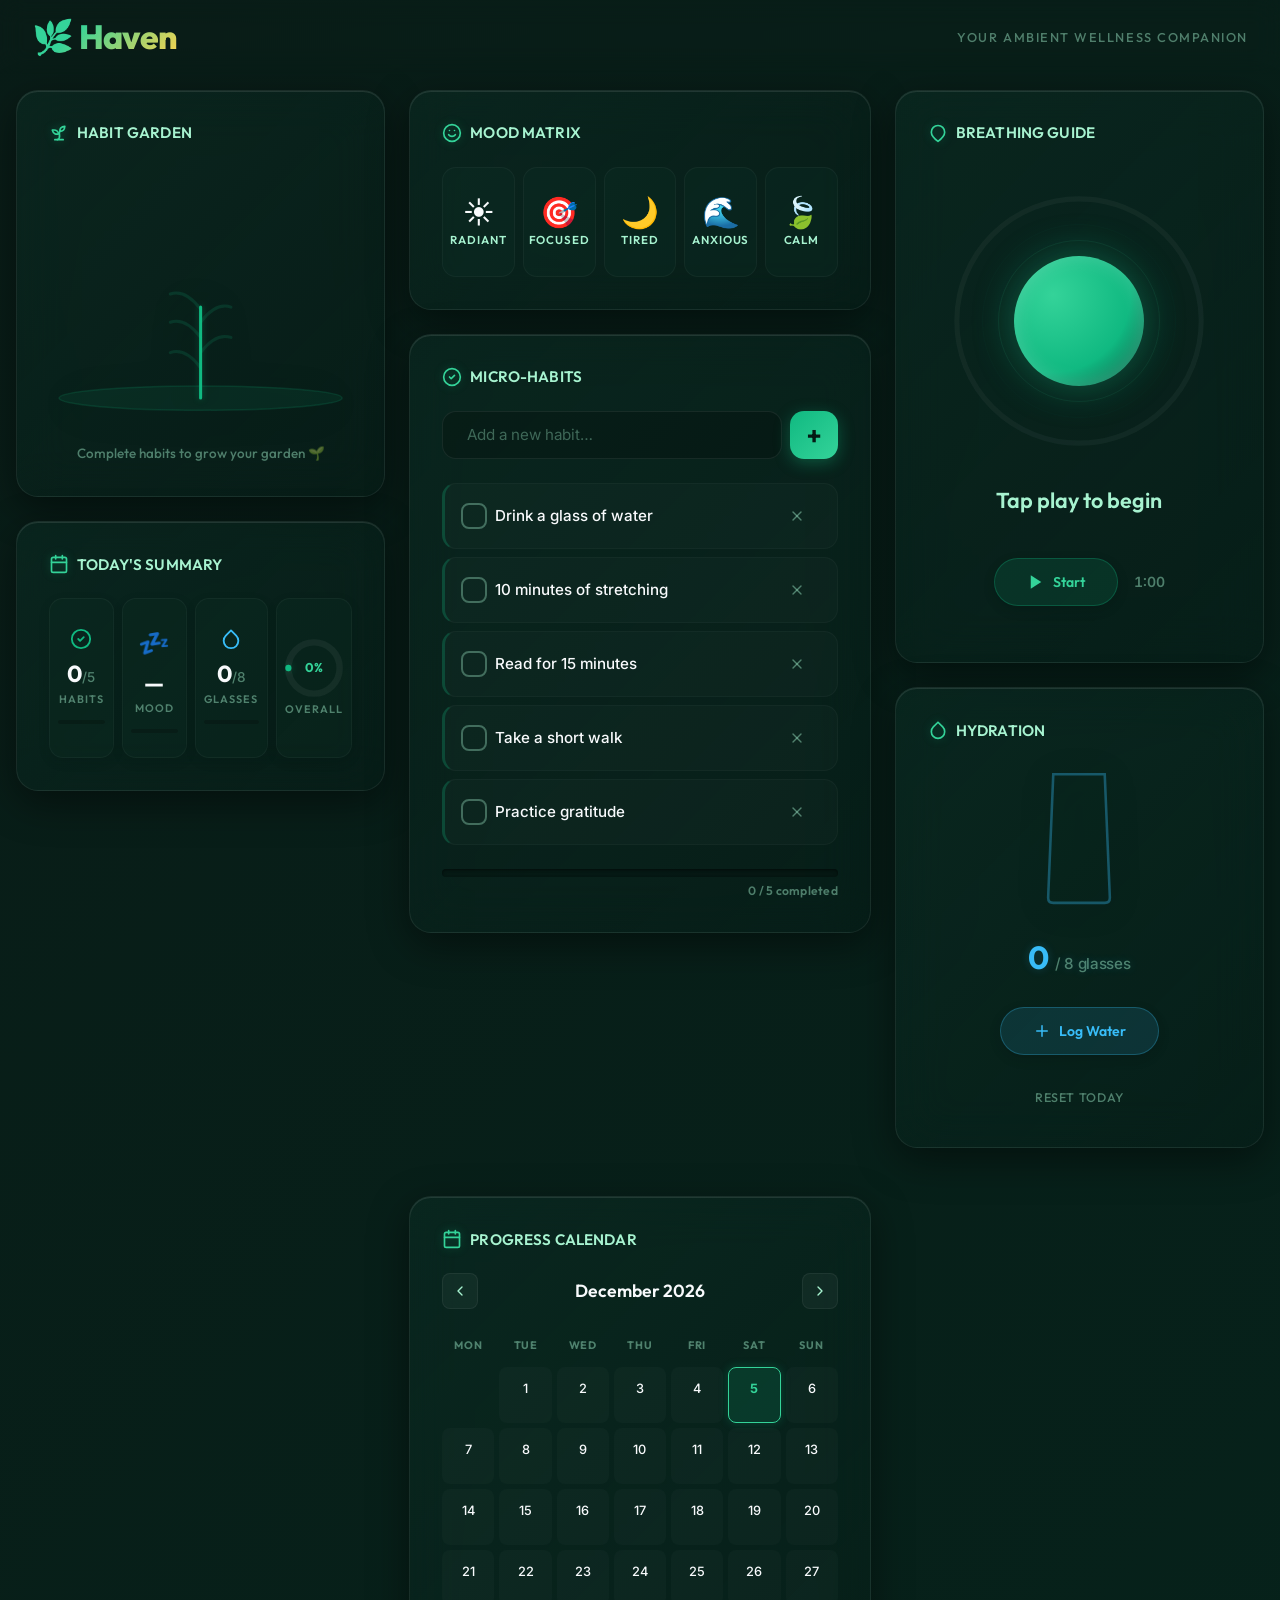
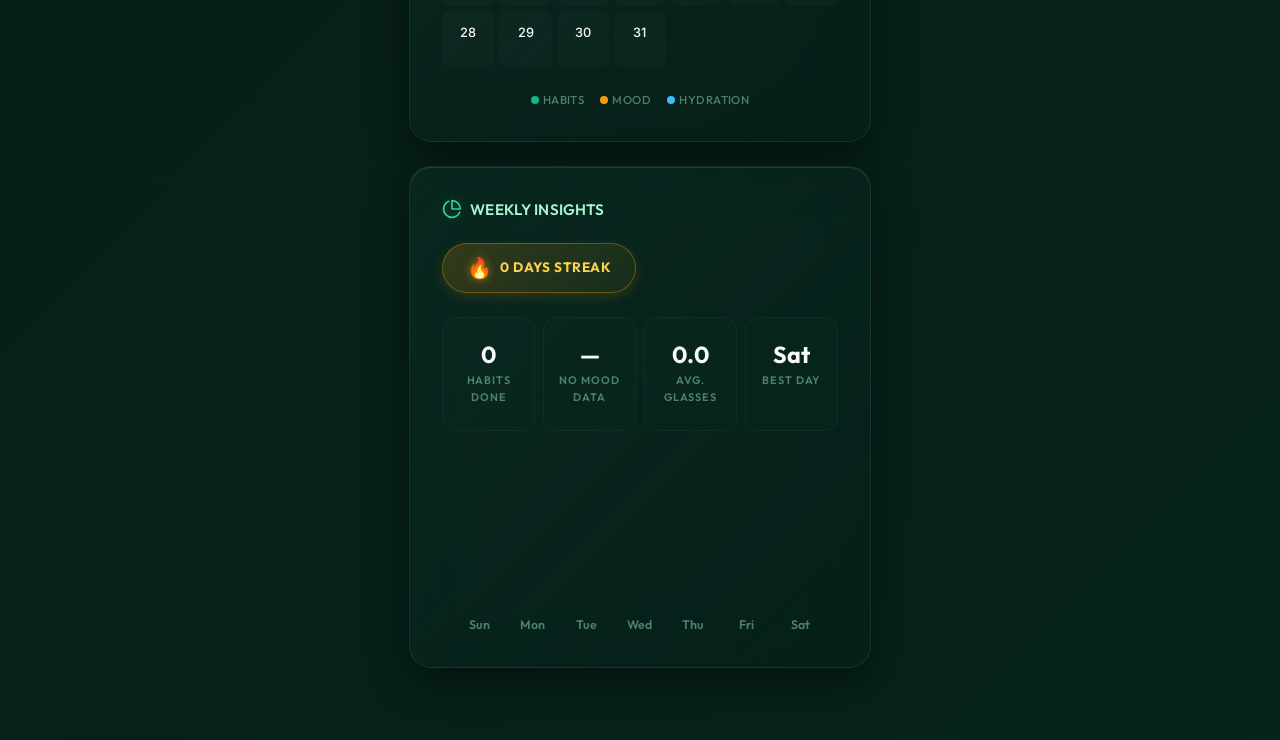
==== commit a27e2980: "refactor: overhaul UI/UX with premium glassmorphism, animated header scrolling, and added project co" ====
--- a/index.html
+++ b/index.html
@@ -10,7 +10,7 @@
   <!-- Google Fonts -->
   <link rel="preconnect" href="https://fonts.googleapis.com" />
   <link rel="preconnect" href="https://fonts.gstatic.com" crossorigin />
-  <link href="https://fonts.googleapis.com/css2?family=Inter:wght@400;500;600;700&family=Playfair+Display:wght@500;700&display=swap" rel="stylesheet" />
+  <link href="https://fonts.googleapis.com/css2?family=Inter:wght@400;500;600;700&family=Outfit:wght@400;500;600;700&display=swap" rel="stylesheet" />
 
   <!-- Stylesheet -->
   <link rel="stylesheet" href="index.css" />
@@ -50,7 +50,7 @@
       <!-- ===== SECTION 1: HABITS & GARDEN (now first!) ===== -->
       <section class="section-panel active" id="section-habits" aria-label="Habit tracker and garden">
         <!-- Garden Card (now on top) -->
-        <div class="card" id="card-garden">
+        <div class="card stagger-1" id="card-garden">
           <h2 class="card-title">
             <svg xmlns="http://www.w3.org/2000/svg" viewBox="0 0 24 24" fill="none" stroke="currentColor" stroke-width="2" stroke-linecap="round" stroke-linejoin="round"><path d="M7 20h10"/><path d="M10 20c5.5-2.5.8-6.4 3-10"/><path d="M9.5 9.4c1.1.8 1.8 2.2 2.3 3.7-2 .4-3.5.4-4.8-.3-1.2-.6-2.3-1.9-3-4.2 2.8-.5 4.4 0 5.5.8z"/><path d="M14.1 6a7 7 0 0 0-1.1 4c1.9-.1 3.3-.6 4.3-1.4 1-1 1.6-2.3 1.7-4.6-2.7.1-4 1-4.9 2z"/></svg>
             Habit Garden
@@ -67,7 +67,7 @@
         </div>
 
         <!-- Daily Stats Card -->
-        <div class="card" id="card-daily-stats">
+        <div class="card stagger-2" id="card-daily-stats">
           <h2 class="card-title">
             <svg xmlns="http://www.w3.org/2000/svg" viewBox="0 0 24 24" fill="none" stroke="currentColor" stroke-width="2" stroke-linecap="round" stroke-linejoin="round"><rect x="3" y="4" width="18" height="18" rx="2" ry="2"/><line x1="16" y1="2" x2="16" y2="6"/><line x1="8" y1="2" x2="8" y2="6"/><line x1="3" y1="10" x2="21" y2="10"/></svg>
             Today's Summary
@@ -80,7 +80,7 @@
 
       <!-- ===== SECTION 2: MOOD ===== -->
       <section class="section-panel" id="section-mood" aria-label="Mood tracker">
-        <div class="card" id="card-mood">
+        <div class="card stagger-1" id="card-mood">
           <h2 class="card-title">
             <svg xmlns="http://www.w3.org/2000/svg" viewBox="0 0 24 24" fill="none" stroke="currentColor" stroke-width="2" stroke-linecap="round" stroke-linejoin="round"><circle cx="12" cy="12" r="10"/><path d="M8 14s1.5 2 4 2 4-2 4-2"/><line x1="9" y1="9" x2="9.01" y2="9"/><line x1="15" y1="9" x2="15.01" y2="9"/></svg>
             Mood Matrix
@@ -116,7 +116,7 @@
         </div>
 
         <!-- Habit List Card (moved from Home) -->
-        <div class="card" id="card-habits">
+        <div class="card stagger-2" id="card-habits">
           <h2 class="card-title">
             <svg xmlns="http://www.w3.org/2000/svg" viewBox="0 0 24 24" fill="none" stroke="currentColor" stroke-width="2" stroke-linecap="round" stroke-linejoin="round"><path d="M12 22c5.523 0 10-4.477 10-10S17.523 2 12 2 2 6.477 2 12s4.477 10 10 10z"/><path d="m9 12 2 2 4-4"/></svg>
             Micro-Habits
@@ -138,7 +138,7 @@
       <!-- ===== SECTION 3: BREATHE & HYDRATION ===== -->
       <section class="section-panel" id="section-breathe" aria-label="Breathing exercise and hydration">
         <!-- Breathing Guide Card -->
-        <div class="card" id="card-breathing">
+        <div class="card stagger-1" id="card-breathing">
           <h2 class="card-title">
             <svg xmlns="http://www.w3.org/2000/svg" viewBox="0 0 24 24" fill="none" stroke="currentColor" stroke-width="2" stroke-linecap="round" stroke-linejoin="round"><path d="M12 22c-4-3-8-6-8-11a8 8 0 0 1 16 0c0 5-4 8-8 11z"/></svg>
             Breathing Guide
@@ -165,7 +165,7 @@
         </div>
 
         <!-- Hydration Tracker Card -->
-        <div class="card" id="card-hydration">
+        <div class="card stagger-2" id="card-hydration">
           <h2 class="card-title">
             <svg xmlns="http://www.w3.org/2000/svg" viewBox="0 0 24 24" fill="none" stroke="currentColor" stroke-width="2" stroke-linecap="round" stroke-linejoin="round"><path d="M12 2.69l5.66 5.66a8 8 0 1 1-11.31 0z"/></svg>
             Hydration
@@ -192,7 +192,7 @@
       <!-- ===== SECTION 4: INSIGHTS (Calendar + Weekly + Daily Stats) ===== -->
       <section class="section-panel" id="section-insights" aria-label="Wellness insights and analytics">
         <!-- Calendar Card -->
-        <div class="card" id="card-calendar">
+        <div class="card stagger-1" id="card-calendar">
           <h2 class="card-title">
             <svg xmlns="http://www.w3.org/2000/svg" viewBox="0 0 24 24" fill="none" stroke="currentColor" stroke-width="2" stroke-linecap="round" stroke-linejoin="round"><rect x="3" y="4" width="18" height="18" rx="2" ry="2"/><line x1="16" y1="2" x2="16" y2="6"/><line x1="8" y1="2" x2="8" y2="6"/><line x1="3" y1="10" x2="21" y2="10"/></svg>
             Progress Calendar
@@ -220,7 +220,7 @@
         </div>
 
         <!-- Weekly Insights Card -->
-        <div class="card" id="card-weekly">
+        <div class="card stagger-2" id="card-weekly">
           <h2 class="card-title">
             <svg xmlns="http://www.w3.org/2000/svg" viewBox="0 0 24 24" fill="none" stroke="currentColor" stroke-width="2" stroke-linecap="round" stroke-linejoin="round"><path d="M21.21 15.89A10 10 0 1 1 8 2.83"/><path d="M22 12A10 10 0 0 0 12 2v10z"/></svg>
             Weekly Insights
--- a/index.css
+++ b/index.css
@@ -1,41 +1,43 @@
 /* ============================================================
    HAVEN — Habit Tracker & Ambient Wellness Companion
-   Design System & Mobile-First Stylesheet
+   Design System & Mobile-First Overhaul
    ============================================================ */
 
 /* ---------- CSS Custom Properties ---------- */
 :root {
-  /* Background gradient */
-  --bg-from: #0b1a16;
-  --bg-to: #062e24;
-
-  /* Cards / Glassmorphism */
-  --card-bg: rgba(10, 45, 38, 0.45);
-  --card-border: rgba(255, 255, 255, 0.08);
-  --card-blur: 16px;
-
-  /* Text */
-  --text-primary: #f4f6f5;
+  /* Background gradient colors */
+  --bg-from: #091c17;
+  --bg-to: #04261d;
+  --bg-extra: #0b372a;
+
+  /* Premium Glassmorphism */
+  --card-bg: linear-gradient(135deg, rgba(12, 48, 39, 0.45) 0%, rgba(6, 28, 23, 0.3) 100%);
+  --card-border: rgba(255, 255, 255, 0.07);
+  --card-border-hover: rgba(52, 211, 153, 0.25);
+  --card-blur: 24px;
+
+  /* Text colors */
+  --text-primary: #f8fafc;
   --text-secondary: #a7f3d0;
-  --text-muted: rgba(167, 243, 208, 0.5);
-
-  /* Accents */
+  --text-muted: rgba(167, 243, 208, 0.45);
+
+  /* Curated Harmonious Accents */
   --accent-gold: #f59e0b;
-  --accent-gold-light: #fbbf24;
+  --accent-gold-light: #fcd34d;
   --accent-emerald: #10b981;
   --accent-emerald-light: #34d399;
-  --accent-emerald-glow: rgba(16, 185, 129, 0.35);
+  --accent-emerald-glow: rgba(16, 185, 129, 0.3);
 
   /* Mood colors */
-  --mood-radiant: hsl(45, 93%, 58%);
-  --mood-focused: hsl(199, 89%, 48%);
-  --mood-tired: hsl(270, 50%, 55%);
-  --mood-anxious: hsl(0, 72%, 58%);
-  --mood-calm: hsl(160, 60%, 45%);
+  --mood-radiant: hsl(45, 95%, 58%);
+  --mood-focused: hsl(199, 92%, 50%);
+  --mood-tired: hsl(265, 65%, 62%);
+  --mood-anxious: hsl(0, 80%, 58%);
+  --mood-calm: hsl(160, 65%, 43%);
 
   /* Calendar dot colors */
   --cal-habit: #10b981;
-  --cal-mood: #fbbf24;
+  --cal-mood: #f59e0b;
   --cal-hydration: #38bdf8;
 
   /* Spacing */
@@ -49,19 +51,19 @@
   /* Radii */
   --radius-sm: 8px;
   --radius-md: 14px;
-  --radius-lg: 20px;
+  --radius-lg: 22px;
   --radius-full: 9999px;
 
-  /* Shadows */
-  --shadow-card: 0 8px 32px rgba(0, 0, 0, 0.35);
-  --shadow-glow: 0 0 20px var(--accent-emerald-glow);
-
-  /* Tab bar */
+  /* Shadows & Glows */
+  --shadow-card: 0 12px 40px rgba(0, 0, 0, 0.45);
+  --shadow-glow: 0 0 24px rgba(16, 185, 129, 0.2);
+
+  /* Floating navigation pill bar */
   --tab-height: 64px;
 
-  /* Transition */
-  --transition-fast: 0.2s cubic-bezier(0.4, 0, 0.2, 1);
-  --transition-smooth: 0.4s cubic-bezier(0.4, 0, 0.2, 1);
+  /* Transitions */
+  --transition-fast: 0.2s cubic-bezier(0.16, 1, 0.3, 1);
+  --transition-smooth: 0.4s cubic-bezier(0.16, 1, 0.3, 1);
   --transition-bounce: 0.5s cubic-bezier(0.34, 1.56, 0.64, 1);
 }
 
@@ -83,35 +85,47 @@
 body {
   font-family: 'Inter', system-ui, -apple-system, sans-serif;
   color: var(--text-primary);
-  background: linear-gradient(160deg, var(--bg-from), var(--bg-to));
+  background: linear-gradient(135deg, var(--bg-from), var(--bg-to), var(--bg-extra));
+  background-size: 300% 300%;
+  animation: organicGradient 25s ease infinite;
   min-height: 100vh;
   min-height: 100dvh;
   line-height: 1.6;
   overflow-x: hidden;
   -webkit-font-smoothing: antialiased;
   -moz-osx-font-smoothing: grayscale;
-  transition: background var(--transition-smooth);
+}
+
+@keyframes organicGradient {
+  0% { background-position: 0% 50%; }
+  50% { background-position: 100% 50%; }
+  100% { background-position: 0% 50%; }
 }
 
 h1, h2, h3, h4 {
-  font-family: 'Playfair Display', Georgia, serif;
+  font-family: 'Outfit', 'Inter', sans-serif;
   font-weight: 700;
-  line-height: 1.2;
+  line-height: 1.25;
   color: var(--text-primary);
-}
-
-h1 { font-size: 1.75rem; }
-h2 { font-size: 1.35rem; }
-h3 { font-size: 1.1rem; }
+  letter-spacing: -0.01em;
+}
+
+h1 { font-size: 1.85rem; }
+h2 { font-size: 1.4rem; }
+h3 { font-size: 1.15rem; }
 
 p {
   color: var(--text-secondary);
-  font-size: 0.9rem;
+  font-size: 0.92rem;
 }
 
 a {
   color: var(--accent-emerald-light);
   text-decoration: none;
+  transition: color var(--transition-fast);
+}
+a:hover {
+  color: var(--accent-emerald);
 }
 
 button {
@@ -122,118 +136,234 @@
   background: none;
   color: inherit;
   font-size: inherit;
+  transition: transform var(--transition-fast), filter var(--transition-fast);
+}
+
+/* Button Press Feedback */
+button:active {
+  transform: scale(0.96) !important;
 }
 
 input {
   font-family: 'Inter', system-ui, sans-serif;
-  font-size: 1rem;
+  font-size: 0.95rem;
   border: none;
   outline: none;
   background: none;
   color: var(--text-primary);
 }
 
-/* ---------- Scrollbar ---------- */
+/* Custom Emereld Focus Ring */
+button:focus-visible,
+input:focus-visible {
+  outline: 2px solid var(--accent-emerald-light);
+  outline-offset: 4px;
+}
+
+/* ---------- Custom Scrollbar ---------- */
 ::-webkit-scrollbar {
-  width: 6px;
+  width: 8px;
 }
 ::-webkit-scrollbar-track {
-  background: transparent;
+  background: rgba(0, 0, 0, 0.15);
 }
 ::-webkit-scrollbar-thumb {
-  background: rgba(167, 243, 208, 0.2);
+  background: rgba(52, 211, 153, 0.15);
   border-radius: var(--radius-full);
+  border: 2px solid transparent;
+  background-clip: padding-box;
+}
+::-webkit-scrollbar-thumb:hover {
+  background: rgba(52, 211, 153, 0.3);
+  border: 2px solid transparent;
+  background-clip: padding-box;
 }
 
 /* ---------- App Shell ---------- */
 .app-header {
   text-align: center;
-  padding: var(--space-lg) var(--space-md) var(--space-md);
+  padding: var(--space-xl) var(--space-md) var(--space-md);
+  position: sticky;
+  top: 0;
+  z-index: 80;
+  background: rgba(9, 28, 23, 0.7);
+  backdrop-filter: blur(12px);
+  -webkit-backdrop-filter: blur(12px);
+  border-bottom: 1px solid rgba(255, 255, 255, 0.04);
+  transition: padding var(--transition-smooth), background-color var(--transition-smooth), border-color var(--transition-smooth), box-shadow var(--transition-smooth);
 }
 
 .app-header h1 {
-  font-size: 1.6rem;
-  background: linear-gradient(135deg, var(--accent-emerald-light), var(--accent-gold-light));
+  font-size: 1.85rem;
+  background: linear-gradient(135deg, var(--accent-emerald-light) 30%, var(--accent-gold-light) 100%);
   -webkit-background-clip: text;
   -webkit-text-fill-color: transparent;
   background-clip: text;
-  letter-spacing: 0.02em;
+  letter-spacing: -0.02em;
+  font-weight: 800;
+  display: inline-flex;
+  align-items: center;
+  gap: var(--space-xs);
+  transition: font-size var(--transition-smooth);
 }
 
 .app-header .subtitle {
   font-size: 0.8rem;
   color: var(--text-muted);
   margin-top: var(--space-xs);
-  font-weight: 400;
-  letter-spacing: 0.08em;
+  font-weight: 500;
+  letter-spacing: 0.12em;
   text-transform: uppercase;
+  font-family: 'Outfit', sans-serif;
+  transition: opacity var(--transition-smooth), transform var(--transition-smooth), max-height var(--transition-smooth), margin-top var(--transition-smooth);
+  opacity: 1;
+  max-height: 24px;
+  transform: translateY(0);
+  overflow: hidden;
+}
+
+/* Dynamic Scroll Size Reduction on Sticky Viewports */
+.app-header.scrolled {
+  padding: var(--space-sm) var(--space-md);
+  background: rgba(6, 20, 16, 0.92);
+  border-bottom-color: rgba(16, 185, 129, 0.18);
+  box-shadow: 0 8px 32px rgba(0, 0, 0, 0.35);
+}
+
+.app-header.scrolled h1 {
+  font-size: 1.35rem;
+}
+
+.app-header.scrolled .subtitle {
+  opacity: 0;
+  max-height: 0;
+  margin-top: 0;
+  transform: translateY(-8px);
 }
 
 .app-main {
-  padding: 0 var(--space-md) var(--space-md);
-  padding-bottom: calc(var(--tab-height) + var(--space-lg) + env(safe-area-inset-bottom, 0px));
-}
-
-/* ---------- Section Panels ---------- */
+  padding: var(--space-lg) var(--space-md);
+  padding-bottom: calc(var(--tab-height) + var(--space-2xl) + env(safe-area-inset-bottom, 0px));
+}
+
+/* ---------- Section Panels & Stagger-in Animations ---------- */
 .section-panel {
   display: none;
-  animation: fadeSlideUp 0.35s ease-out;
 }
 
 .section-panel.active {
   display: block;
 }
 
-/* ---------- Glassmorphic Card ---------- */
+/* Entrance Animations */
+.section-panel.active .card.stagger-1 {
+  animation: fadeSlideUp 0.75s cubic-bezier(0.16, 1, 0.3, 1) forwards;
+}
+
+.section-panel.active .card.stagger-2 {
+  animation: fadeSlideUp 0.75s cubic-bezier(0.16, 1, 0.3, 1) forwards;
+  animation-delay: 0.12s;
+}
+
+.card.stagger-1,
+.card.stagger-2 {
+  opacity: 0;
+  animation-fill-mode: forwards;
+}
+
+@keyframes fadeSlideUp {
+  from {
+    opacity: 0;
+    transform: translateY(24px);
+  }
+  to {
+    opacity: 1;
+    transform: translateY(0);
+  }
+}
+
+/* ---------- Premium Glassmorphic Card ---------- */
 .card {
+  position: relative;
   background: var(--card-bg);
   backdrop-filter: blur(var(--card-blur));
   -webkit-backdrop-filter: blur(var(--card-blur));
   border: 1px solid var(--card-border);
   border-radius: var(--radius-lg);
-  padding: var(--space-lg);
-  box-shadow: var(--shadow-card);
-  margin-bottom: var(--space-md);
-  transition: transform var(--transition-fast), box-shadow var(--transition-fast);
+  padding: var(--space-xl);
+  box-shadow: var(--shadow-card), inset 0 1px 0px rgba(255, 255, 255, 0.1);
+  margin-bottom: var(--space-lg);
+  transition: transform var(--transition-smooth), box-shadow var(--transition-smooth), border-color var(--transition-smooth);
+  overflow: hidden;
+}
+
+/* Premium Card Light Reflection Inset Top Border & Hover Shimmer */
+.card::after {
+  content: '';
+  position: absolute;
+  top: 0;
+  left: -150%;
+  width: 60%;
+  height: 100%;
+  background: linear-gradient(90deg, transparent, rgba(255, 255, 255, 0.05), transparent);
+  transform: skewX(-20deg);
+  transition: 0.8s ease;
+  pointer-events: none;
+  z-index: 2;
 }
 
 @media (hover: hover) {
   .card:hover {
-    transform: translateY(-2px);
-    box-shadow: var(--shadow-card), var(--shadow-glow);
+    transform: translateY(-4px);
+    border-color: var(--card-border-hover);
+    box-shadow: var(--shadow-card), var(--shadow-glow), inset 0 1px 0px rgba(255, 255, 255, 0.15);
+  }
+  
+  .card:hover::after {
+    left: 150%;
   }
 }
 
 .card-title {
-  font-size: 1rem;
-  margin-bottom: var(--space-md);
+  font-size: 1.05rem;
+  font-weight: 600;
+  margin-bottom: var(--space-lg);
   display: flex;
   align-items: center;
   gap: var(--space-sm);
   color: var(--text-secondary);
+  letter-spacing: 0.01em;
+  font-family: 'Outfit', sans-serif;
+  text-transform: uppercase;
+  font-size: 0.95rem;
 }
 
 .card-title svg {
   width: 20px;
   height: 20px;
-  stroke: var(--accent-emerald);
-}
-
-/* ---------- Bottom Tab Bar ---------- */
+  stroke: var(--accent-emerald-light);
+  filter: drop-shadow(0 0 4px var(--accent-emerald-glow));
+}
+
+/* ---------- Pill-Style Floating Navigation Bar ---------- */
 .tab-bar {
   position: fixed;
-  bottom: 0;
-  left: 0;
-  right: 0;
+  bottom: calc(16px + env(safe-area-inset-bottom, 0px));
+  left: 50%;
+  transform: translateX(-50%);
+  width: calc(100% - 32px);
+  max-width: 500px;
   height: var(--tab-height);
-  background: rgba(6, 20, 16, 0.85);
-  backdrop-filter: blur(20px);
-  -webkit-backdrop-filter: blur(20px);
-  border-top: 1px solid var(--card-border);
+  background: rgba(5, 22, 18, 0.8);
+  backdrop-filter: blur(24px);
+  -webkit-backdrop-filter: blur(24px);
+  border: 1px solid rgba(255, 255, 255, 0.08);
+  border-radius: var(--radius-full);
+  box-shadow: 0 16px 48px rgba(0, 0, 0, 0.65), inset 0 1px 0px rgba(255, 255, 255, 0.12);
   display: flex;
   align-items: center;
   justify-content: space-around;
-  padding-bottom: env(safe-area-inset-bottom, 0px);
+  padding: 0 var(--space-xs);
   z-index: 100;
 }
 
@@ -242,53 +372,54 @@
   flex-direction: column;
   align-items: center;
   justify-content: center;
-  gap: 4px;
-  min-width: 48px;
+  gap: 3px;
+  min-width: 64px;
   min-height: 48px;
-  padding: var(--space-sm);
+  padding: var(--space-xs) var(--space-md);
   color: var(--text-muted);
-  transition: color var(--transition-fast), transform var(--transition-fast);
-  position: relative;
+  transition: color var(--transition-fast), transform var(--transition-bounce), background-color var(--transition-fast);
+  border-radius: var(--radius-full);
   -webkit-tap-highlight-color: transparent;
 }
 
 .tab-btn svg {
-  width: 22px;
-  height: 22px;
-  transition: stroke var(--transition-fast);
+  width: 20px;
+  height: 20px;
+  stroke: currentColor;
+  stroke-width: 2;
+  transition: transform var(--transition-bounce);
 }
 
 .tab-btn span {
-  font-size: 0.65rem;
-  font-weight: 500;
-  letter-spacing: 0.04em;
+  font-size: 0.68rem;
+  font-weight: 600;
+  letter-spacing: 0.08em;
   text-transform: uppercase;
-}
-
+  font-family: 'Outfit', sans-serif;
+  opacity: 0.85;
+}
+
+/* Active Floating Pill Navigation button */
 .tab-btn.active {
   color: var(--accent-emerald-light);
-}
-
-.tab-btn.active::after {
-  content: '';
-  position: absolute;
-  top: 0;
-  left: 50%;
-  transform: translateX(-50%);
-  width: 28px;
-  height: 3px;
-  background: var(--accent-emerald);
-  border-radius: 0 0 var(--radius-full) var(--radius-full);
+  background: linear-gradient(135deg, rgba(16, 185, 129, 0.18) 0%, rgba(245, 158, 11, 0.06) 100%);
+  border: 1px solid rgba(16, 185, 129, 0.25);
+  box-shadow: 0 6px 16px rgba(16, 185, 129, 0.15);
+  transform: scale(1.03);
+}
+
+.tab-btn.active svg {
+  transform: translateY(-1px) scale(1.05);
 }
 
 @media (hover: hover) {
   .tab-btn:hover {
-    color: var(--accent-emerald-light);
-    transform: scale(1.08);
-  }
-}
-
-/* ---------- Mood Matrix ---------- */
+    color: var(--text-primary);
+    transform: translateY(-2px);
+  }
+}
+
+/* ---------- Mood Matrix Modernization ---------- */
 .mood-grid {
   display: grid;
   grid-template-columns: repeat(3, 1fr);
@@ -302,11 +433,11 @@
   align-items: center;
   justify-content: center;
   gap: var(--space-xs);
-  min-height: 80px;
-  padding: var(--space-md);
+  min-height: 92px;
+  padding: var(--space-md) var(--space-sm);
   border-radius: var(--radius-md);
-  background: rgba(255, 255, 255, 0.06);
-  border: 1px solid rgba(255, 255, 255, 0.06);
+  background: rgba(12, 48, 39, 0.35);
+  border: 1px solid rgba(255, 255, 255, 0.04);
   cursor: pointer;
   transition: all var(--transition-smooth);
   -webkit-tap-highlight-color: transparent;
@@ -320,37 +451,20 @@
   border-radius: inherit;
   opacity: 0;
   transition: opacity var(--transition-smooth);
-}
-
-.mood-block[data-mood="radiant"]::before { background: radial-gradient(circle, hsla(45, 93%, 58%, 0.25), transparent 70%); }
-.mood-block[data-mood="focused"]::before { background: radial-gradient(circle, hsla(199, 89%, 48%, 0.25), transparent 70%); }
-.mood-block[data-mood="tired"]::before { background: radial-gradient(circle, hsla(270, 50%, 55%, 0.25), transparent 70%); }
-.mood-block[data-mood="anxious"]::before { background: radial-gradient(circle, hsla(0, 72%, 58%, 0.25), transparent 70%); }
-.mood-block[data-mood="calm"]::before { background: radial-gradient(circle, hsla(160, 60%, 45%, 0.25), transparent 70%); }
-
-.mood-block.selected::before,
-.mood-block:active::before {
-  opacity: 1;
-}
-
-.mood-block.selected {
-  border-color: rgba(255, 255, 255, 0.2);
-  transform: scale(0.97);
-}
-
-@media (hover: hover) {
-  .mood-block:hover::before {
-    opacity: 0.7;
-  }
-  .mood-block:hover {
-    transform: translateY(-2px);
-    border-color: rgba(255, 255, 255, 0.12);
-  }
-}
+  z-index: 1;
+}
+
+.mood-block[data-mood="radiant"]::before { background: radial-gradient(circle, hsla(45, 93%, 58%, 0.25), transparent 75%); }
+.mood-block[data-mood="focused"]::before { background: radial-gradient(circle, hsla(199, 89%, 48%, 0.25), transparent 75%); }
+.mood-block[data-mood="tired"]::before { background: radial-gradient(circle, hsla(270, 50%, 55%, 0.25), transparent 75%); }
+.mood-block[data-mood="anxious"]::before { background: radial-gradient(circle, hsla(0, 72%, 58%, 0.25), transparent 75%); }
+.mood-block[data-mood="calm"]::before { background: radial-gradient(circle, hsla(160, 60%, 45%, 0.25), transparent 75%); }
 
 .mood-emoji {
-  font-size: 1.8rem;
+  font-size: 1.9rem;
   line-height: 1;
+  z-index: 2;
+  transition: transform var(--transition-bounce);
 }
 
 .mood-label {
@@ -359,17 +473,36 @@
   text-transform: uppercase;
   letter-spacing: 0.08em;
   color: var(--text-secondary);
+  font-family: 'Outfit', sans-serif;
+  z-index: 2;
 }
 
 .mood-check {
   position: absolute;
   top: 8px;
   right: 8px;
-  width: 20px;
-  height: 20px;
+  width: 18px;
+  height: 18px;
   opacity: 0;
   transform: scale(0);
   transition: all var(--transition-bounce);
+  z-index: 3;
+}
+
+/* Active mood selection ring & ripple style */
+.mood-block.selected {
+  border-color: var(--accent-emerald-light);
+  background: rgba(16, 185, 129, 0.12);
+  box-shadow: 0 0 16px rgba(16, 185, 129, 0.25);
+  transform: translateY(-2px) scale(0.97);
+}
+
+.mood-block.selected .mood-emoji {
+  transform: scale(1.15);
+}
+
+.mood-block.selected::before {
+  opacity: 1;
 }
 
 .mood-block.selected .mood-check {
@@ -377,16 +510,31 @@
   transform: scale(1);
 }
 
+@media (hover: hover) {
+  .mood-block:hover {
+    transform: translateY(-3px);
+    border-color: rgba(167, 243, 208, 0.25);
+    background: rgba(12, 48, 39, 0.55);
+  }
+  .mood-block:hover::before {
+    opacity: 0.75;
+  }
+  .mood-block:hover .mood-emoji {
+    transform: scale(1.1);
+  }
+}
+
 .mood-challenge {
-  margin-top: var(--space-md);
-  padding: var(--space-md);
-  background: rgba(16, 185, 129, 0.1);
-  border: 1px solid rgba(16, 185, 129, 0.2);
+  margin-top: var(--space-lg);
+  padding: var(--space-md) var(--space-lg);
+  background: rgba(16, 185, 129, 0.08);
+  border: 1px solid rgba(16, 185, 129, 0.18);
   border-radius: var(--radius-md);
-  font-size: 0.85rem;
+  font-size: 0.88rem;
   color: var(--text-secondary);
   line-height: 1.5;
   animation: fadeSlideUp 0.4s ease-out;
+  box-shadow: inset 0 1px 0px rgba(255, 255, 255, 0.05);
 }
 
 .mood-challenge strong {
@@ -395,34 +543,36 @@
   margin-bottom: var(--space-xs);
   font-size: 0.75rem;
   text-transform: uppercase;
-  letter-spacing: 0.06em;
-}
-
-/* ---------- Habit List ---------- */
+  letter-spacing: 0.08em;
+  font-family: 'Outfit', sans-serif;
+}
+
+/* ---------- Habit List Modernization ---------- */
 .habit-input-row {
   display: flex;
   gap: var(--space-sm);
-  margin-bottom: var(--space-md);
+  margin-bottom: var(--space-lg);
 }
 
 .habit-input {
   flex: 1;
   min-height: 48px;
-  padding: 0 var(--space-md);
-  background: rgba(255, 255, 255, 0.06);
+  padding: 0 var(--space-lg);
+  background: rgba(0, 0, 0, 0.2);
   border: 1px solid var(--card-border);
   border-radius: var(--radius-md);
   color: var(--text-primary);
-  transition: border-color var(--transition-fast), background var(--transition-fast);
+  transition: border-color var(--transition-fast), background-color var(--transition-fast), box-shadow var(--transition-fast);
 }
 
 .habit-input::placeholder {
-  color: var(--text-muted);
+  color: rgba(167, 243, 208, 0.35);
 }
 
 .habit-input:focus {
-  border-color: var(--accent-emerald);
-  background: rgba(255, 255, 255, 0.08);
+  border-color: var(--accent-emerald-light);
+  background: rgba(0, 0, 0, 0.3);
+  box-shadow: 0 0 12px rgba(16, 185, 129, 0.15);
 }
 
 .btn-add-habit {
@@ -431,18 +581,20 @@
   display: flex;
   align-items: center;
   justify-content: center;
-  background: var(--accent-emerald);
-  color: var(--bg-from);
+  background: linear-gradient(135deg, var(--accent-emerald) 0%, var(--accent-emerald-light) 100%);
+  color: #051a14;
   border-radius: var(--radius-md);
-  font-weight: 700;
-  font-size: 1.4rem;
-  transition: background var(--transition-fast), transform var(--transition-fast);
+  font-weight: 800;
+  font-size: 1.5rem;
+  box-shadow: 0 4px 16px rgba(16, 185, 129, 0.35);
+  transition: all var(--transition-fast);
 }
 
 @media (hover: hover) {
   .btn-add-habit:hover {
-    background: var(--accent-emerald-light);
-    transform: scale(1.05);
+    filter: brightness(1.1);
+    transform: scale(1.03) translateY(-1px);
+    box-shadow: 0 6px 20px rgba(16, 185, 129, 0.55);
   }
 }
 
@@ -457,78 +609,90 @@
   display: flex;
   align-items: center;
   gap: var(--space-md);
-  padding: var(--space-md);
-  background: rgba(255, 255, 255, 0.04);
-  border: 1px solid rgba(255, 255, 255, 0.05);
+  padding: var(--space-md) var(--space-lg);
+  background: rgba(255, 255, 255, 0.02);
+  border: 1px solid rgba(255, 255, 255, 0.03);
+  border-left: 3px solid rgba(16, 185, 129, 0.25);
   border-radius: var(--radius-md);
   min-height: 56px;
-  transition: all var(--transition-fast);
+  transition: all var(--transition-smooth);
   animation: fadeSlideUp 0.3s ease-out;
 }
 
 .habit-item.completed {
-  opacity: 0.55;
+  border-left-color: var(--accent-emerald);
+  background: rgba(16, 185, 129, 0.04);
+  border-color: rgba(16, 185, 129, 0.08);
 }
 
 .habit-item.completed .habit-name {
   text-decoration: line-through;
   color: var(--text-muted);
-}
-
-/* Custom Checkbox */
+  opacity: 0.65;
+}
+
+.habit-item:hover {
+  transform: translateX(4px);
+  background: rgba(255, 255, 255, 0.04);
+  border-left-color: var(--accent-emerald-light);
+  box-shadow: 0 4px 12px rgba(0, 0, 0, 0.15);
+}
+
+/* Checkbox Modernization & Stroke Dash Checkmark Animation */
 .habit-checkbox {
   position: relative;
-  width: 28px;
-  height: 28px;
-  min-width: 28px;
-  border: 2px solid rgba(167, 243, 208, 0.3);
+  width: 26px;
+  height: 26px;
+  min-width: 26px;
+  border: 2px solid rgba(167, 243, 208, 0.35);
   border-radius: var(--radius-sm);
   cursor: pointer;
   display: flex;
   align-items: center;
   justify-content: center;
-  transition: all var(--transition-fast);
+  transition: all var(--transition-bounce);
   -webkit-tap-highlight-color: transparent;
-  /* 48px touch target */
-  padding: 10px;
-  margin: -10px;
+  padding: 8px;
+  margin: -8px;
 }
 
 .habit-checkbox::after {
   content: '';
   position: absolute;
-  inset: -10px;
+  inset: -8px;
 }
 
 .habit-checkbox svg {
-  width: 16px;
-  height: 16px;
-  opacity: 0;
-  transform: scale(0);
-  transition: all var(--transition-bounce);
+  width: 14px;
+  height: 14px;
+  stroke: #051a14;
+  stroke-dasharray: 24;
+  stroke-dashoffset: 24;
+  transition: stroke-dashoffset 0.4s ease-in-out, transform var(--transition-bounce);
 }
 
 .habit-item.completed .habit-checkbox {
-  background: var(--accent-emerald);
-  border-color: var(--accent-emerald);
+  background: linear-gradient(135deg, var(--accent-emerald) 0%, var(--accent-emerald-light) 100%);
+  border-color: var(--accent-emerald-light);
+  box-shadow: 0 0 10px var(--accent-emerald-glow);
 }
 
 .habit-item.completed .habit-checkbox svg {
-  opacity: 1;
-  transform: scale(1);
-  stroke: var(--bg-from);
+  stroke-dashoffset: 0;
+  transform: scale(1.1);
 }
 
 .habit-name {
   flex: 1;
-  font-size: 0.92rem;
+  font-size: 0.95rem;
+  font-weight: 500;
   color: var(--text-primary);
   transition: all var(--transition-fast);
 }
 
 .habit-delete {
-  min-width: 36px;
-  min-height: 36px;
+  min-width: 32px;
+  min-height: 32px;
   display: flex;
   align-items: center;
   justify-content: center;
@@ -545,38 +709,43 @@
 
 @media (hover: hover) {
   .habit-delete:hover {
-    color: hsl(0, 72%, 58%);
-    background: rgba(239, 68, 68, 0.1);
+    color: hsl(0, 80%, 58%);
+    background: rgba(239, 68, 68, 0.12);
   }
 }
 
 .habit-progress {
-  margin-top: var(--space-md);
+  margin-top: var(--space-lg);
 }
 
 .habit-progress-bar {
   width: 100%;
-  height: 6px;
-  background: rgba(255, 255, 255, 0.08);
+  height: 8px;
+  background: rgba(0, 0, 0, 0.25);
   border-radius: var(--radius-full);
   overflow: hidden;
+  box-shadow: inset 0 1px 3px rgba(0, 0, 0, 0.5);
 }
 
 .habit-progress-fill {
   height: 100%;
-  background: linear-gradient(90deg, var(--accent-emerald), var(--accent-gold));
+  background: linear-gradient(90deg, var(--accent-emerald) 0%, var(--accent-emerald-light) 40%, var(--accent-gold) 100%);
   border-radius: var(--radius-full);
   transition: width var(--transition-smooth);
+  box-shadow: 0 0 12px rgba(52, 211, 153, 0.45);
 }
 
 .habit-progress-text {
-  font-size: 0.75rem;
+  font-size: 0.76rem;
+  font-weight: 600;
   color: var(--text-muted);
   margin-top: var(--space-xs);
   text-align: right;
-}
-
-/* ---------- Daily Stats ---------- */
+  font-family: 'Outfit', sans-serif;
+  letter-spacing: 0.02em;
+}
+
+/* ---------- Daily Stats Overhaul ---------- */
 .daily-stats-grid {
   display: grid;
   grid-template-columns: repeat(2, 1fr);
@@ -588,20 +757,24 @@
   flex-direction: column;
   align-items: center;
   gap: var(--space-xs);
-  padding: var(--space-md) var(--space-sm);
-  background: rgba(255, 255, 255, 0.04);
-  border: 1px solid rgba(255, 255, 255, 0.06);
+  padding: var(--space-lg) var(--space-sm);
+  background: rgba(12, 48, 39, 0.25);
+  border: 1px solid rgba(255, 255, 255, 0.04);
   border-radius: var(--radius-md);
-  transition: all var(--transition-fast);
+  transition: all var(--transition-smooth);
+  box-shadow: 0 4px 12px rgba(0, 0, 0, 0.1);
 }
 
 .stat-item:hover {
-  background: rgba(255, 255, 255, 0.07);
+  background: rgba(12, 48, 39, 0.45);
+  border-color: rgba(52, 211, 153, 0.15);
+  transform: translateY(-2px);
+  box-shadow: 0 8px 24px rgba(0, 0, 0, 0.2);
 }
 
 .stat-icon {
-  width: 28px;
-  height: 28px;
+  width: 32px;
+  height: 32px;
   display: flex;
   align-items: center;
   justify-content: center;
@@ -614,75 +787,73 @@
 }
 
 .stat-icon.stat-emoji {
-  font-size: 1.4rem;
+  font-size: 1.6rem;
   width: auto;
   height: auto;
 }
 
-.stat-item--habits .stat-icon svg {
-  stroke: var(--accent-emerald);
-}
-
-.stat-item--hydration .stat-icon svg {
-  stroke: var(--cal-hydration);
-}
+.stat-item--habits .stat-icon svg { stroke: var(--accent-emerald); }
+.stat-item--hydration .stat-icon svg { stroke: var(--cal-hydration); }
 
 .stat-value {
-  font-family: 'Playfair Display', serif;
-  font-size: 1.3rem;
+  font-family: 'Outfit', sans-serif;
+  font-size: 1.45rem;
   font-weight: 700;
   color: var(--text-primary);
-  line-height: 1.2;
+  line-height: 1.1;
+  margin-top: 2px;
 }
 
 .stat-total {
-  font-size: 0.8rem;
-  font-weight: 400;
+  font-size: 0.85rem;
+  font-weight: 500;
   color: var(--text-muted);
   font-family: 'Inter', sans-serif;
 }
 
 .stat-label {
   font-size: 0.68rem;
-  font-weight: 500;
+  font-weight: 600;
   text-transform: uppercase;
-  letter-spacing: 0.08em;
+  letter-spacing: 0.1em;
   color: var(--text-muted);
+  font-family: 'Outfit', sans-serif;
 }
 
 .stat-mini-bar {
   width: 100%;
-  height: 3px;
-  background: rgba(255, 255, 255, 0.08);
+  max-width: 80px;
+  height: 4px;
+  background: rgba(0, 0, 0, 0.2);
   border-radius: var(--radius-full);
   overflow: hidden;
-  margin-top: var(--space-xs);
+  margin-top: var(--space-sm);
 }
 
 .stat-mini-bar-fill {
   height: 100%;
-  background: linear-gradient(90deg, var(--accent-emerald), var(--accent-emerald-light));
+  background: linear-gradient(90deg, var(--accent-emerald) 0%, var(--accent-emerald-light) 100%);
   border-radius: var(--radius-full);
   transition: width var(--transition-smooth);
 }
 
 .stat-mini-bar-fill--mood {
-  background: linear-gradient(90deg, var(--accent-gold), var(--accent-gold-light));
+  background: linear-gradient(90deg, var(--accent-gold) 0%, var(--accent-gold-light) 100%);
 }
 
 .stat-mini-bar-fill--hydration {
-  background: linear-gradient(90deg, #0ea5e9, var(--cal-hydration));
-}
-
-/* Completion ring */
+  background: linear-gradient(90deg, #0284c7 0%, var(--cal-hydration) 100%);
+}
+
+/* Completion Ring */
 .stat-item--completion {
   justify-content: center;
 }
 
 .stat-ring {
   position: relative;
-  width: 60px;
-  height: 60px;
+  width: 58px;
+  height: 58px;
   display: flex;
   align-items: center;
   justify-content: center;
@@ -696,39 +867,40 @@
 
 .stat-ring-bg {
   fill: none;
-  stroke: rgba(255, 255, 255, 0.08);
-  stroke-width: 3;
+  stroke: rgba(255, 255, 255, 0.05);
+  stroke-width: 4;
 }
 
 .stat-ring-fill {
   fill: none;
   stroke: var(--accent-emerald);
-  stroke-width: 3;
+  stroke-width: 4;
   stroke-linecap: round;
   transition: stroke-dasharray var(--transition-smooth);
+  filter: drop-shadow(0 0 2px var(--accent-emerald-glow));
 }
 
 .stat-ring-text {
   position: absolute;
-  font-family: 'Inter', sans-serif;
-  font-size: 0.75rem;
+  font-family: 'Outfit', sans-serif;
+  font-size: 0.8rem;
   font-weight: 700;
   color: var(--accent-emerald-light);
 }
 
-/* ---------- Breathing Guide ---------- */
+/* ---------- Breathing Guide Enhanced Multi-Ring Circle ---------- */
 .breathing-container {
   display: flex;
   flex-direction: column;
   align-items: center;
-  gap: var(--space-lg);
+  gap: var(--space-xl);
   padding: var(--space-lg) 0;
 }
 
 .breathing-visual {
   position: relative;
-  width: 200px;
-  height: 200px;
+  width: 220px;
+  height: 220px;
   display: flex;
   align-items: center;
   justify-content: center;
@@ -742,46 +914,88 @@
 
 .breathing-ring-bg {
   fill: none;
-  stroke: rgba(255, 255, 255, 0.06);
+  stroke: rgba(255, 255, 255, 0.04);
   stroke-width: 4;
 }
 
 .breathing-ring-progress {
   fill: none;
-  stroke: var(--accent-emerald);
+  stroke: var(--accent-emerald-light);
   stroke-width: 4;
   stroke-linecap: round;
   transform: rotate(-90deg);
   transform-origin: center;
   transition: stroke-dashoffset 0.3s ease;
-}
-
+  filter: drop-shadow(0 0 4px var(--accent-emerald-glow));
+}
+
+/* Multi-Ring breathing circle styling */
 .breathing-circle {
   width: 100px;
   height: 100px;
   border-radius: 50%;
-  background: radial-gradient(circle at 35% 35%, var(--accent-emerald-light), var(--accent-emerald));
-  box-shadow: 0 0 40px var(--accent-emerald-glow), inset 0 0 20px rgba(255, 255, 255, 0.1);
+  background: radial-gradient(circle at 30% 30%, var(--accent-emerald-light) 0%, var(--accent-emerald) 60%, #064e3b 100%);
+  box-shadow: 0 0 40px rgba(16, 185, 129, 0.4), inset 0 0 20px rgba(255, 255, 255, 0.2);
   transition: transform 4s cubic-bezier(0.4, 0, 0.2, 1), box-shadow 4s cubic-bezier(0.4, 0, 0.2, 1);
-}
-
+  position: relative;
+}
+
+/* Concentric rings surrounding the core breathing orb */
+.breathing-circle::before,
+.breathing-circle::after {
+  content: '';
+  position: absolute;
+  inset: -16px;
+  border-radius: 50%;
+  border: 1.5px solid rgba(52, 211, 153, 0.18);
+  pointer-events: none;
+  z-index: -1;
+  transition: transform 4s cubic-bezier(0.4, 0, 0.2, 1), opacity var(--transition-smooth);
+  opacity: 0.5;
+}
+.breathing-circle::after {
+  inset: -32px;
+  border-color: rgba(52, 211, 153, 0.08);
+  opacity: 0.25;
+}
+
+/* Inhale scale up and pulsing rings animation */
 .breathing-circle.inhale {
-  transform: scale(1.6);
-  box-shadow: 0 0 60px var(--accent-emerald-glow), 0 0 100px rgba(16, 185, 129, 0.15), inset 0 0 30px rgba(255, 255, 255, 0.15);
+  transform: scale(1.65);
+  box-shadow: 0 0 60px rgba(16, 185, 129, 0.55), 0 0 100px rgba(16, 185, 129, 0.2), inset 0 0 24px rgba(255, 255, 255, 0.35);
+}
+
+.breathing-circle.inhale::before {
+  transform: scale(1.15);
+  border-color: rgba(52, 211, 153, 0.3);
+  animation: ripplePulse 4s infinite linear;
+}
+.breathing-circle.inhale::after {
+  transform: scale(1.25);
+  border-color: rgba(52, 211, 153, 0.15);
+  animation: ripplePulse 4s infinite linear 1s;
 }
 
 .breathing-circle.exhale {
-  transform: scale(0.8);
-  box-shadow: 0 0 20px var(--accent-emerald-glow), inset 0 0 10px rgba(255, 255, 255, 0.05);
-}
-
-.breathing-circle.hold {
-  /* Maintain current scale */
+  transform: scale(0.85);
+  box-shadow: 0 0 24px rgba(16, 185, 129, 0.25), inset 0 0 12px rgba(255, 255, 255, 0.1);
+}
+
+.breathing-circle.exhale::before,
+.breathing-circle.exhale::after {
+  transform: scale(0.9);
+  opacity: 0.1;
+}
+
+@keyframes ripplePulse {
+  0% { transform: scale(1); opacity: 0.8; }
+  100% { transform: scale(1.4); opacity: 0; }
 }
 
 .breathing-label {
-  font-family: 'Playfair Display', serif;
-  font-size: 1.2rem;
+  font-family: 'Outfit', sans-serif;
+  font-size: 1.35rem;
+  font-weight: 600;
   color: var(--text-secondary);
   text-align: center;
   min-height: 2em;
@@ -795,36 +1009,45 @@
 }
 
 .btn-breathe {
-  min-width: 48px;
+  min-width: 120px;
   min-height: 48px;
-  padding: var(--space-sm) var(--space-lg);
-  background: rgba(16, 185, 129, 0.15);
-  border: 1px solid rgba(16, 185, 129, 0.3);
+  padding: var(--space-sm) var(--space-xl);
+  background: rgba(16, 185, 129, 0.12);
+  border: 1px solid rgba(16, 185, 129, 0.28);
   border-radius: var(--radius-full);
   color: var(--accent-emerald-light);
   font-weight: 600;
-  font-size: 0.85rem;
-  display: flex;
-  align-items: center;
+  font-size: 0.88rem;
+  font-family: 'Outfit', sans-serif;
+  display: flex;
+  align-items: center;
+  justify-content: center;
   gap: var(--space-sm);
   transition: all var(--transition-fast);
-  -webkit-tap-highlight-color: transparent;
+  box-shadow: 0 4px 12px rgba(0, 0, 0, 0.15);
+}
+
+.btn-breathe svg {
+  transition: transform var(--transition-bounce);
 }
 
 @media (hover: hover) {
   .btn-breathe:hover {
-    background: rgba(16, 185, 129, 0.25);
-    transform: scale(1.03);
+    background: rgba(16, 185, 129, 0.22);
+    border-color: var(--accent-emerald-light);
+    transform: translateY(-2px);
+    box-shadow: 0 6px 16px rgba(16, 185, 129, 0.25);
   }
 }
 
 .breathing-timer {
-  font-size: 0.8rem;
+  font-size: 0.88rem;
+  font-weight: 600;
   color: var(--text-muted);
   font-variant-numeric: tabular-nums;
 }
 
-/* ---------- Hydration Tracker ---------- */
+/* ---------- Hydration Tracker Design Overhaul ---------- */
 .hydration-container {
   display: flex;
   flex-direction: column;
@@ -834,63 +1057,77 @@
 
 .hydration-glass {
   position: relative;
-  width: 80px;
-  height: 140px;
+  width: 84px;
+  height: 144px;
+  filter: drop-shadow(0 4px 16px rgba(0,0,0,0.25));
 }
 
 .hydration-glass-outline {
-  fill: none;
-  stroke: rgba(167, 243, 208, 0.25);
-  stroke-width: 2;
-}
-
+  fill: rgba(10, 45, 38, 0.15);
+  stroke: rgba(56, 189, 248, 0.35);
+  stroke-width: 2.5;
+}
+
+/* Liquid fill gradient & reflection style */
 .hydration-liquid {
-  fill: rgba(16, 185, 129, 0.4);
-  transition: all 0.6s cubic-bezier(0.4, 0, 0.2, 1);
+  fill: #38bdf8;
+  opacity: 0.85;
+  transition: height 0.65s cubic-bezier(0.34, 1.56, 0.64, 1);
+  filter: drop-shadow(0 0 6px rgba(56, 189, 248, 0.6));
 }
 
 .hydration-liquid-shine {
-  fill: rgba(52, 211, 153, 0.15);
+  fill: rgba(255, 255, 255, 0.2);
+  transition: height 0.65s cubic-bezier(0.34, 1.56, 0.64, 1);
 }
 
 .hydration-count {
-  font-family: 'Playfair Display', serif;
-  font-size: 1.8rem;
-  color: var(--accent-emerald-light);
+  font-family: 'Outfit', sans-serif;
+  font-size: 2rem;
+  font-weight: 700;
+  color: #38bdf8;
+  letter-spacing: -0.01em;
+  text-shadow: 0 0 10px rgba(56, 189, 248, 0.2);
 }
 
 .hydration-count span {
-  font-size: 0.9rem;
+  font-size: 0.95rem;
   color: var(--text-muted);
   font-family: 'Inter', sans-serif;
+  font-weight: 500;
 }
 
 .btn-hydrate {
-  min-width: 48px;
+  min-width: 140px;
   min-height: 48px;
   padding: var(--space-sm) var(--space-xl);
-  background: rgba(16, 185, 129, 0.15);
-  border: 1px solid rgba(16, 185, 129, 0.3);
+  background: rgba(56, 189, 248, 0.12);
+  border: 1px solid rgba(56, 189, 248, 0.28);
   border-radius: var(--radius-full);
-  color: var(--accent-emerald-light);
+  color: #38bdf8;
   font-weight: 600;
-  font-size: 0.85rem;
-  display: flex;
-  align-items: center;
+  font-size: 0.88rem;
+  font-family: 'Outfit', sans-serif;
+  display: flex;
+  align-items: center;
+  justify-content: center;
   gap: var(--space-sm);
   transition: all var(--transition-fast);
-  -webkit-tap-highlight-color: transparent;
+  box-shadow: 0 4px 12px rgba(0, 0, 0, 0.15);
 }
 
 @media (hover: hover) {
   .btn-hydrate:hover {
-    background: rgba(16, 185, 129, 0.25);
-    transform: scale(1.03);
+    background: rgba(56, 189, 248, 0.22);
+    border-color: #38bdf8;
+    transform: translateY(-2px);
+    box-shadow: 0 6px 16px rgba(56, 189, 248, 0.25);
   }
 }
 
 .hydration-reset {
-  font-size: 0.75rem;
+  font-size: 0.78rem;
+  font-weight: 500;
   color: var(--text-muted);
   cursor: pointer;
   transition: color var(--transition-fast);
@@ -898,9 +1135,16 @@
   min-height: 36px;
   display: flex;
   align-items: center;
-}
-
-/* ---------- Garden / Plant SVG ---------- */
+  font-family: 'Outfit', sans-serif;
+  text-transform: uppercase;
+  letter-spacing: 0.05em;
+}
+
+.hydration-reset:hover {
+  color: var(--text-primary);
+}
+
+/* ---------- Habit Garden ---------- */
 .garden-container {
   display: flex;
   flex-direction: column;
@@ -912,10 +1156,13 @@
   width: 100%;
   max-width: 300px;
   height: 220px;
+  filter: drop-shadow(0 6px 20px rgba(0,0,0,0.3));
 }
 
 .garden-ground {
-  fill: rgba(16, 185, 129, 0.1);
+  fill: rgba(16, 185, 129, 0.08);
+  stroke: rgba(16, 185, 129, 0.15);
+  stroke-width: 1.5;
 }
 
 .garden-stem {
@@ -923,13 +1170,14 @@
   stroke-width: 3;
   stroke-linecap: round;
   fill: none;
+  filter: drop-shadow(0 0 3px rgba(16, 185, 129, 0.3));
 }
 
 .garden-leaf {
-  fill: var(--accent-emerald);
+  fill: var(--accent-emerald-light);
   opacity: 0;
   transform-origin: center bottom;
-  transition: opacity 0.6s ease, transform 0.6s cubic-bezier(0.34, 1.56, 0.64, 1);
+  transition: opacity 0.7s ease, transform 0.7s cubic-bezier(0.34, 1.56, 0.64, 1);
 }
 
 .garden-leaf.grown {
@@ -949,17 +1197,19 @@
 }
 
 .garden-label {
-  font-size: 0.8rem;
+  font-size: 0.84rem;
   color: var(--text-muted);
   text-align: center;
-}
-
-/* ---------- Calendar ---------- */
+  font-family: 'Outfit', sans-serif;
+  font-weight: 500;
+}
+
+/* ---------- Calendar Refinement ---------- */
 .calendar-nav {
   display: flex;
   align-items: center;
   justify-content: space-between;
-  margin-bottom: var(--space-md);
+  margin-bottom: var(--space-lg);
 }
 
 .calendar-nav-btn {
@@ -969,8 +1219,8 @@
   width: 36px;
   height: 36px;
   border-radius: var(--radius-sm);
-  background: rgba(255, 255, 255, 0.06);
-  border: 1px solid rgba(255, 255, 255, 0.08);
+  background: rgba(255, 255, 255, 0.04);
+  border: 1px solid rgba(255, 255, 255, 0.06);
   color: var(--text-secondary);
   transition: all var(--transition-fast);
   -webkit-tap-highlight-color: transparent;
@@ -985,12 +1235,13 @@
   .calendar-nav-btn:hover {
     background: rgba(255, 255, 255, 0.12);
     border-color: var(--accent-emerald);
+    color: var(--text-primary);
   }
 }
 
 .calendar-month-label {
-  font-family: 'Playfair Display', serif;
-  font-size: 1rem;
+  font-family: 'Outfit', sans-serif;
+  font-size: 1.1rem;
   font-weight: 600;
   color: var(--text-primary);
 }
@@ -998,24 +1249,25 @@
 .calendar-weekdays {
   display: grid;
   grid-template-columns: repeat(7, 1fr);
-  gap: 2px;
+  gap: 4px;
   margin-bottom: var(--space-sm);
 }
 
 .calendar-weekdays span {
   text-align: center;
-  font-size: 0.65rem;
-  font-weight: 600;
+  font-size: 0.68rem;
+  font-weight: 700;
   text-transform: uppercase;
-  letter-spacing: 0.06em;
+  letter-spacing: 0.08em;
   color: var(--text-muted);
   padding: var(--space-xs) 0;
+  font-family: 'Outfit', sans-serif;
 }
 
 .calendar-grid {
   display: grid;
   grid-template-columns: repeat(7, 1fr);
-  gap: 3px;
+  gap: 5px;
 }
 
 .calendar-cell {
@@ -1024,15 +1276,15 @@
   flex-direction: column;
   align-items: center;
   justify-content: center;
-  gap: 2px;
-  min-height: 44px;
+  gap: var(--space-xs);
+  min-height: 48px;
   border-radius: var(--radius-sm);
-  background: rgba(255, 255, 255, 0.03);
+  background: rgba(255, 255, 255, 0.02);
   border: 1px solid transparent;
   cursor: pointer;
   transition: all var(--transition-fast);
   -webkit-tap-highlight-color: transparent;
-  padding: 4px 2px;
+  padding: 6px 2px;
 }
 
 .calendar-cell--empty {
@@ -1041,12 +1293,16 @@
 }
 
 .calendar-cell--has-data {
-  background: rgba(16, 185, 129, 0.06);
-}
-
+  background: rgba(16, 185, 129, 0.04);
+  border-color: rgba(16, 185, 129, 0.06);
+}
+
+/* Pulsing today cell */
 .calendar-cell--today {
-  background: rgba(16, 185, 129, 0.12);
-  border-color: var(--accent-emerald);
+  background: rgba(16, 185, 129, 0.15);
+  border: 1.5px solid var(--accent-emerald-light);
+  box-shadow: 0 0 10px rgba(16, 185, 129, 0.25);
+  animation: cellTodayPulse 2.5s infinite ease-in-out;
 }
 
 .calendar-cell--today .cal-day-num {
@@ -1054,21 +1310,28 @@
   font-weight: 700;
 }
 
+@keyframes cellTodayPulse {
+  0%, 100% { border-color: var(--accent-emerald); }
+  50% { border-color: var(--accent-emerald-light); }
+}
+
 .calendar-cell--selected {
-  background: rgba(16, 185, 129, 0.2);
+  background: rgba(16, 185, 129, 0.22);
   border-color: var(--accent-emerald-light);
   transform: scale(0.95);
+  box-shadow: 0 0 12px rgba(16, 185, 129, 0.25);
 }
 
 @media (hover: hover) {
   .calendar-cell:not(.calendar-cell--empty):hover {
     background: rgba(255, 255, 255, 0.08);
-    border-color: rgba(255, 255, 255, 0.12);
+    border-color: rgba(255, 255, 255, 0.14);
+    transform: scale(1.05);
   }
 }
 
 .cal-day-num {
-  font-size: 0.75rem;
+  font-size: 0.8rem;
   font-weight: 500;
   color: var(--text-primary);
   line-height: 1;
@@ -1090,17 +1353,17 @@
 
 .cal-dot--habit {
   background: var(--cal-habit);
-  box-shadow: 0 0 4px rgba(16, 185, 129, 0.5);
+  box-shadow: 0 0 6px rgba(16, 185, 129, 0.6);
 }
 
 .cal-dot--mood {
   background: var(--cal-mood);
-  box-shadow: 0 0 4px rgba(251, 191, 36, 0.5);
+  box-shadow: 0 0 6px rgba(245, 158, 11, 0.6);
 }
 
 .cal-dot--hydration {
   background: var(--cal-hydration);
-  box-shadow: 0 0 4px rgba(56, 189, 248, 0.5);
+  box-shadow: 0 0 6px rgba(56, 189, 248, 0.6);
 }
 
 /* Calendar Legend */
@@ -1108,7 +1371,7 @@
   display: flex;
   gap: var(--space-md);
   justify-content: center;
-  margin-top: var(--space-md);
+  margin-top: var(--space-lg);
   flex-wrap: wrap;
 }
 
@@ -1116,8 +1379,12 @@
   display: flex;
   align-items: center;
   gap: var(--space-xs);
-  font-size: 0.7rem;
+  font-size: 0.72rem;
+  font-weight: 500;
   color: var(--text-muted);
+  font-family: 'Outfit', sans-serif;
+  text-transform: uppercase;
+  letter-spacing: 0.04em;
 }
 
 .legend-dot {
@@ -1127,27 +1394,22 @@
   display: inline-block;
 }
 
-.legend-dot--habit {
-  background: var(--cal-habit);
-}
-
-.legend-dot--mood {
-  background: var(--cal-mood);
-}
-
-.legend-dot--hydration {
-  background: var(--cal-hydration);
-}
+.legend-dot--habit { background: var(--cal-habit); }
+.legend-dot--mood { background: var(--cal-mood); }
+.legend-dot--hydration { background: var(--cal-hydration); }
 
 /* Calendar Day Detail Popover */
 .calendar-day-detail {
   display: none;
-  margin-top: var(--space-md);
-  padding: var(--space-md);
-  background: rgba(10, 45, 38, 0.65);
-  border: 1px solid rgba(16, 185, 129, 0.2);
+  margin-top: var(--space-lg);
+  padding: var(--space-lg);
+  background: rgba(8, 32, 26, 0.8);
+  backdrop-filter: blur(16px);
+  -webkit-backdrop-filter: blur(16px);
+  border: 1px solid rgba(16, 185, 129, 0.22);
   border-radius: var(--radius-md);
-  animation: fadeSlideUp 0.3s ease-out;
+  animation: fadeSlideUp 0.4s cubic-bezier(0.16, 1, 0.3, 1);
+  box-shadow: 0 12px 32px rgba(0, 0, 0, 0.4), inset 0 1px 0px rgba(255, 255, 255, 0.05);
 }
 
 .calendar-day-detail.visible {
@@ -1162,26 +1424,26 @@
 }
 
 .day-detail-date {
-  font-family: 'Playfair Display', serif;
-  font-size: 0.95rem;
+  font-family: 'Outfit', sans-serif;
+  font-size: 1.05rem;
   font-weight: 600;
   color: var(--text-primary);
 }
 
 .day-detail-badge {
   display: inline-block;
-  padding: 2px 8px;
-  background: rgba(16, 185, 129, 0.2);
+  padding: 3px 10px;
+  background: rgba(16, 185, 129, 0.15);
   border: 1px solid rgba(16, 185, 129, 0.3);
   border-radius: var(--radius-full);
-  font-size: 0.6rem;
+  font-size: 0.65rem;
   font-weight: 600;
   text-transform: uppercase;
-  letter-spacing: 0.06em;
+  letter-spacing: 0.08em;
   color: var(--accent-emerald-light);
-  font-family: 'Inter', sans-serif;
+  font-family: 'Outfit', sans-serif;
   vertical-align: middle;
-  margin-left: 6px;
+  margin-left: var(--space-xs);
 }
 
 .day-detail-close {
@@ -1192,15 +1454,13 @@
   justify-content: center;
   border-radius: var(--radius-sm);
   color: var(--text-muted);
-  font-size: 0.85rem;
+  font-size: 0.95rem;
   transition: all var(--transition-fast);
 }
 
-@media (hover: hover) {
-  .day-detail-close:hover {
-    background: rgba(255, 255, 255, 0.1);
-    color: var(--text-primary);
-  }
+.day-detail-close:hover {
+  background: rgba(255, 255, 255, 0.08);
+  color: var(--text-primary);
 }
 
 .day-detail-grid {
@@ -1213,44 +1473,47 @@
   display: flex;
   flex-direction: column;
   align-items: center;
-  gap: 2px;
-  padding: var(--space-sm);
-  background: rgba(255, 255, 255, 0.04);
+  gap: var(--space-xs);
+  padding: var(--space-md) var(--space-xs);
+  background: rgba(255, 255, 255, 0.03);
+  border: 1px solid rgba(255, 255, 255, 0.04);
   border-radius: var(--radius-sm);
 }
 
 .day-detail-icon {
-  font-size: 1.1rem;
+  font-size: 1.3rem;
 }
 
 .day-detail-value {
-  font-family: 'Playfair Display', serif;
-  font-size: 1rem;
+  font-family: 'Outfit', sans-serif;
+  font-size: 1.15rem;
   font-weight: 600;
   color: var(--text-primary);
 }
 
 .day-detail-label {
-  font-size: 0.6rem;
-  font-weight: 500;
+  font-size: 0.62rem;
+  font-weight: 600;
   text-transform: uppercase;
   letter-spacing: 0.06em;
   color: var(--text-muted);
+  font-family: 'Outfit', sans-serif;
 }
 
 .day-detail-empty {
   text-align: center;
-  font-size: 0.82rem;
+  font-size: 0.88rem;
   color: var(--text-muted);
-  padding: var(--space-md);
-}
-
-/* ---------- Weekly Summary ---------- */
+  padding: var(--space-lg);
+  font-style: italic;
+}
+
+/* ---------- Weekly Summary & Streak Badge Glow ---------- */
 .weekly-summary-grid {
   display: grid;
   grid-template-columns: repeat(2, 1fr);
   gap: var(--space-sm);
-  margin-bottom: var(--space-md);
+  margin-bottom: var(--space-lg);
 }
 
 .weekly-stat {
@@ -1258,95 +1521,119 @@
   flex-direction: column;
   align-items: center;
   gap: var(--space-xs);
-  padding: var(--space-md) var(--space-sm);
-  background: rgba(255, 255, 255, 0.04);
-  border: 1px solid rgba(255, 255, 255, 0.06);
+  padding: var(--space-lg) var(--space-sm);
+  background: rgba(12, 48, 39, 0.2);
+  border: 1px solid rgba(255, 255, 255, 0.04);
   border-radius: var(--radius-md);
-  transition: all var(--transition-fast);
+  transition: all var(--transition-smooth);
 }
 
 .weekly-stat:hover {
-  background: rgba(255, 255, 255, 0.07);
+  background: rgba(12, 48, 39, 0.4);
+  border-color: rgba(52, 211, 153, 0.15);
 }
 
 .weekly-stat-value {
-  font-family: 'Playfair Display', serif;
-  font-size: 1.3rem;
+  font-family: 'Outfit', sans-serif;
+  font-size: 1.45rem;
   font-weight: 700;
   color: var(--text-primary);
-  line-height: 1.2;
+  line-height: 1.1;
 }
 
 .weekly-stat-label {
   font-size: 0.68rem;
-  font-weight: 500;
+  font-weight: 600;
   text-transform: uppercase;
-  letter-spacing: 0.06em;
+  letter-spacing: 0.08em;
   color: var(--text-muted);
   text-align: center;
-}
-
-/* ---------- Streak & Analytics ---------- */
+  font-family: 'Outfit', sans-serif;
+}
+
+/* Animated Shimmer Streak Badge */
 .streak-badge {
   display: inline-flex;
   align-items: center;
   gap: var(--space-sm);
-  padding: var(--space-sm) var(--space-md);
-  background: linear-gradient(135deg, rgba(245, 158, 11, 0.15), rgba(251, 191, 36, 0.08));
-  border: 1px solid rgba(245, 158, 11, 0.25);
+  padding: var(--space-sm) var(--space-lg);
+  background: linear-gradient(135deg, rgba(245, 158, 11, 0.18) 0%, rgba(251, 191, 36, 0.06) 100%);
+  border: 1px solid rgba(245, 158, 11, 0.35);
   border-radius: var(--radius-full);
-  margin-bottom: var(--space-md);
+  margin-bottom: var(--space-lg);
+  box-shadow: 0 4px 12px rgba(245, 158, 11, 0.15);
+  position: relative;
+  overflow: hidden;
+}
+
+.streak-badge::before {
+  content: '';
+  position: absolute;
+  top: 0;
+  left: -100%;
+  width: 50%;
+  height: 100%;
+  background: linear-gradient(90deg, transparent, rgba(251, 191, 36, 0.25), transparent);
+  transform: skewX(-20deg);
+  animation: streakShimmer 3s infinite linear;
+}
+
+@keyframes streakShimmer {
+  0% { left: -100%; }
+  100% { left: 200%; }
 }
 
 .streak-badge .streak-fire {
-  font-size: 1.1rem;
+  font-size: 1.25rem;
+  filter: drop-shadow(0 0 4px rgba(245, 158, 11, 0.6));
 }
 
 .streak-badge .streak-text {
-  font-size: 0.8rem;
-  font-weight: 600;
+  font-size: 0.85rem;
+  font-weight: 700;
   color: var(--accent-gold-light);
-}
-
+  font-family: 'Outfit', sans-serif;
+  text-transform: uppercase;
+  letter-spacing: 0.04em;
+}
+
+/* ---------- Weekly Chart Polish ---------- */
 .chart-container {
   width: 100%;
   height: 160px;
-  margin-top: var(--space-md);
+  margin-top: var(--space-lg);
 }
 
 .chart-bar {
-  fill: rgba(16, 185, 129, 0.3);
-  transition: fill var(--transition-fast), height 0.5s ease;
-  rx: 3;
-  ry: 3;
+  fill: rgba(16, 185, 129, 0.2);
+  stroke: rgba(16, 185, 129, 0.15);
+  stroke-width: 1;
+  transition: all 0.4s cubic-bezier(0.16, 1, 0.3, 1);
 }
 
 .chart-bar.today {
-  fill: var(--accent-emerald);
-}
-
-.chart-bar--high {
-  fill: rgba(16, 185, 129, 0.5);
-}
-
-.chart-bar--medium {
-  fill: rgba(251, 191, 36, 0.4);
-}
-
-.chart-bar--low {
-  fill: rgba(248, 113, 113, 0.4);
-}
+  fill: linear-gradient(180deg, var(--accent-emerald) 0%, rgba(16, 185, 129, 0.4) 100%);
+  stroke: var(--accent-emerald-light);
+}
+
+.chart-bar--high { fill: rgba(16, 185, 129, 0.55); stroke: rgba(16, 185, 129, 0.25); }
+.chart-bar--medium { fill: rgba(251, 191, 36, 0.45); stroke: rgba(251, 191, 36, 0.25); }
+.chart-bar--low { fill: rgba(239, 68, 68, 0.45); stroke: rgba(239, 68, 68, 0.25); }
 
 @media (hover: hover) {
   .chart-bar:hover {
     fill: var(--accent-emerald-light);
+    stroke: var(--text-primary);
+    filter: drop-shadow(0 0 8px var(--accent-emerald-glow));
+    transform: translateY(-2px);
   }
 }
 
 .chart-label {
   fill: var(--text-muted);
   font-size: 11px;
-  font-family: 'Inter', sans-serif;
+  font-family: 'Outfit', sans-serif;
+  font-weight: 600;
   text-anchor: middle;
 }
 
@@ -1354,10 +1641,11 @@
   fill: var(--text-secondary);
   font-size: 10px;
   font-family: 'Inter', sans-serif;
+  font-weight: 600;
   text-anchor: middle;
 }
 
-/* ---------- Particle Pop ---------- */
+/* ---------- Particles Flow ---------- */
 .particle-container {
   position: fixed;
   pointer-events: none;
@@ -1369,10 +1657,21 @@
   width: 6px;
   height: 6px;
   border-radius: 50%;
-  animation: particlePop 0.7s ease-out forwards;
-}
-
-/* ---------- Empty State ---------- */
+  animation: particlePop 0.75s cubic-bezier(0.25, 1, 0.5, 1) forwards;
+}
+
+@keyframes particlePop {
+  0% {
+    opacity: 1;
+    transform: translate(0, 0) scale(1.2);
+  }
+  100% {
+    opacity: 0;
+    transform: translate(var(--px), var(--py)) scale(0);
+  }
+}
+
+/* ---------- Empty States ---------- */
 .empty-state {
   text-align: center;
   padding: var(--space-2xl) var(--space-md);
@@ -1382,101 +1681,33 @@
 .empty-state svg {
   width: 48px;
   height: 48px;
-  stroke: rgba(167, 243, 208, 0.2);
+  stroke: rgba(167, 243, 208, 0.18);
   margin-bottom: var(--space-md);
+  filter: drop-shadow(0 4px 8px rgba(0,0,0,0.15));
 }
 
 .empty-state p {
-  font-size: 0.85rem;
+  font-size: 0.88rem;
   color: var(--text-muted);
-}
-
-/* ============================================================
-   KEYFRAME ANIMATIONS
-   ============================================================ */
-
-@keyframes fadeSlideUp {
-  from {
-    opacity: 0;
-    transform: translateY(12px);
-  }
-  to {
-    opacity: 1;
-    transform: translateY(0);
-  }
-}
-
-@keyframes particlePop {
-  0% {
-    opacity: 1;
-    transform: translate(0, 0) scale(1);
-  }
-  100% {
-    opacity: 0;
-    transform: translate(var(--px), var(--py)) scale(0);
-  }
-}
-
-@keyframes checkDraw {
-  from {
-    stroke-dashoffset: 24;
-  }
-  to {
-    stroke-dashoffset: 0;
-  }
-}
-
-@keyframes pulseGlow {
-  0%, 100% {
-    box-shadow: 0 0 20px var(--accent-emerald-glow);
-  }
-  50% {
-    box-shadow: 0 0 40px var(--accent-emerald-glow), 0 0 60px rgba(16, 185, 129, 0.1);
-  }
-}
-
-@keyframes liquidWave {
-  0%, 100% {
-    transform: translateX(0);
-  }
-  50% {
-    transform: translateX(-5px);
-  }
-}
-
-@keyframes gentleBob {
-  0%, 100% {
-    transform: translateY(0);
-  }
-  50% {
-    transform: translateY(-4px);
-  }
-}
-
-@keyframes shimmer {
-  0% {
-    background-position: -200% 0;
-  }
-  100% {
-    background-position: 200% 0;
-  }
+  font-family: 'Outfit', sans-serif;
+  font-weight: 500;
 }
 
 /* ============================================================
    RESPONSIVE — TABLET (≥768px)
    ============================================================ */
 @media (min-width: 768px) {
-  h1 { font-size: 2rem; }
-  h2 { font-size: 1.5rem; }
+  h1 { font-size: 2.1rem; }
+  h2 { font-size: 1.55rem; }
 
   .app-header h1 {
-    font-size: 2rem;
+    font-size: 2.2rem;
   }
 
   .app-main {
     max-width: 720px;
     margin: 0 auto;
-    padding-bottom: calc(var(--tab-height) + var(--space-xl));
+    padding-bottom: calc(var(--tab-height) + var(--space-2xl));
   }
 
   .mood-grid {
@@ -1484,12 +1715,12 @@
   }
 
   .mood-block {
-    min-height: 100px;
+    min-height: 104px;
   }
 
   .breathing-visual {
-    width: 240px;
-    height: 240px;
+    width: 250px;
+    height: 250px;
   }
 
   .breathing-circle {
@@ -1527,55 +1758,123 @@
    RESPONSIVE — DESKTOP (≥1024px)
    ============================================================ */
 @media (min-width: 1024px) {
-  h1 { font-size: 2.25rem; }
+  h1 { font-size: 2.4rem; }
+
+  .app-header {
+    padding: var(--space-md) var(--space-xl);
+    position: relative;
+    background: transparent;
+    border-bottom: none;
+    display: flex;
+    justify-content: space-between;
+    align-items: center;
+    max-width: 1280px;
+    margin: 0 auto;
+  }
 
   .app-header h1 {
-    font-size: 2.2rem;
-  }
-
-  /* Hide bottom tab bar on desktop */
+    font-size: 2.1rem;
+  }
+
+  .app-header .subtitle {
+    margin-top: 0;
+  }
+
+  /* Reset scrolled overrides on static desktop header */
+  .app-header.scrolled {
+    padding: var(--space-md) var(--space-xl);
+    background: transparent;
+    border-bottom: none;
+    box-shadow: none;
+  }
+
+  .app-header.scrolled h1 {
+    font-size: 2.1rem;
+  }
+
+  .app-header.scrolled .subtitle {
+    opacity: 1;
+    max-height: 24px;
+    margin-top: 0;
+    transform: none;
+  }
+
+  /* Hide mobile floating bottom tab bar on desktop */
   .tab-bar {
     display: none;
   }
 
   .app-main {
     max-width: 1280px;
+    padding-top: 0;
     padding-bottom: var(--space-2xl);
   }
 
-  /* Show all sections in grid */
+  /* Show all sections side by side in high fidelity grid layout */
   .section-panel {
     display: block !important;
     animation: none;
   }
+  
+  .section-panel.active .card.stagger-1,
+  .section-panel.active .card.stagger-2 {
+    animation: none;
+    opacity: 1;
+  }
+  
+  .card.stagger-1,
+  .card.stagger-2 {
+    opacity: 1;
+  }
 
   .sections-wrapper {
     display: grid;
-    grid-template-columns: 1fr 1.2fr 1fr;
+    grid-template-columns: 1fr 1.25fr 1fr;
     gap: var(--space-lg);
     align-items: start;
-  }
-
-  /* Desktop nav */
+    margin-top: var(--space-md);
+  }
+  
+  /* Layout Adjustments for Desktop grid placing */
+  #section-habits {
+    grid-column: 1;
+  }
+  #section-mood {
+    grid-column: 2;
+  }
+  #section-breathe {
+    grid-column: 3;
+  }
+  /* Insights sits below Habits on the left or spans appropriately, let's stack nicely */
+  #section-insights {
+    grid-column: 2;
+  }
+
+  /* Desktop Header Pills Navigation */
   .desktop-nav {
     display: flex;
     justify-content: center;
-    gap: var(--space-md);
-    margin-bottom: var(--space-lg);
+    gap: var(--space-sm);
   }
 
   .desktop-nav .tab-btn {
     flex-direction: row;
-    padding: var(--space-sm) var(--space-md);
+    gap: var(--space-xs);
+    padding: var(--space-xs) var(--space-lg);
     border-radius: var(--radius-full);
-    background: rgba(255, 255, 255, 0.04);
-    border: 1px solid transparent;
-    min-height: 40px;
+    background: rgba(255, 255, 255, 0.03);
+    border: 1px solid rgba(255, 255, 255, 0.05);
+    min-height: 38px;
+    color: var(--text-muted);
+    transition: all var(--transition-bounce);
   }
 
   .desktop-nav .tab-btn.active {
-    border-color: var(--accent-emerald);
-    background: rgba(16, 185, 129, 0.1);
+    border-color: rgba(16, 185, 129, 0.35);
+    background: linear-gradient(135deg, rgba(16, 185, 129, 0.2) 0%, rgba(245, 158, 11, 0.06) 100%);
+    color: var(--accent-emerald-light);
+    box-shadow: 0 4px 16px rgba(16, 185, 129, 0.25);
+    transform: translateY(-1px);
   }
 
   .desktop-nav .tab-btn.active::after {
@@ -1584,7 +1883,7 @@
 
   .mood-block {
     min-height: 110px;
-    padding: var(--space-lg);
+    padding: var(--space-lg) var(--space-md);
   }
 
   .breathing-visual {
@@ -1597,16 +1896,12 @@
     height: 130px;
   }
 
-  .card {
-    margin-bottom: var(--space-lg);
-  }
-
   .calendar-cell {
     min-height: 56px;
   }
 }
 
-/* Desktop nav hidden on mobile */
+/* Desktop nav hidden on mobile devices */
 .desktop-nav {
   display: none;
 }
@@ -1615,6 +1910,7 @@
    LARGE DESKTOP (≥1440px)
    ============================================================ */
 @media (min-width: 1440px) {
+  .app-header,
   .app-main {
     max-width: 1400px;
   }
@@ -1625,7 +1921,7 @@
 }
 
 /* ============================================================
-   REDUCED MOTION
+   PREFERS REDUCED MOTION (WCAG A11Y Compliance)
    ============================================================ */
 @media (prefers-reduced-motion: reduce) {
   *,
@@ -1634,9 +1930,27 @@
     animation-duration: 0.01ms !important;
     animation-iteration-count: 1 !important;
     transition-duration: 0.01ms !important;
+    scroll-behavior: auto !important;
+  }
+
+  body {
+    animation: none !important;
   }
 
   .breathing-circle {
     transition-duration: 0.01ms !important;
   }
-}
+  
+  .breathing-circle::before,
+  .breathing-circle::after {
+    animation: none !important;
+  }
+  
+  .streak-badge::before {
+    animation: none !important;
+  }
+  
+  .card::after {
+    display: none !important;
+  }
+}
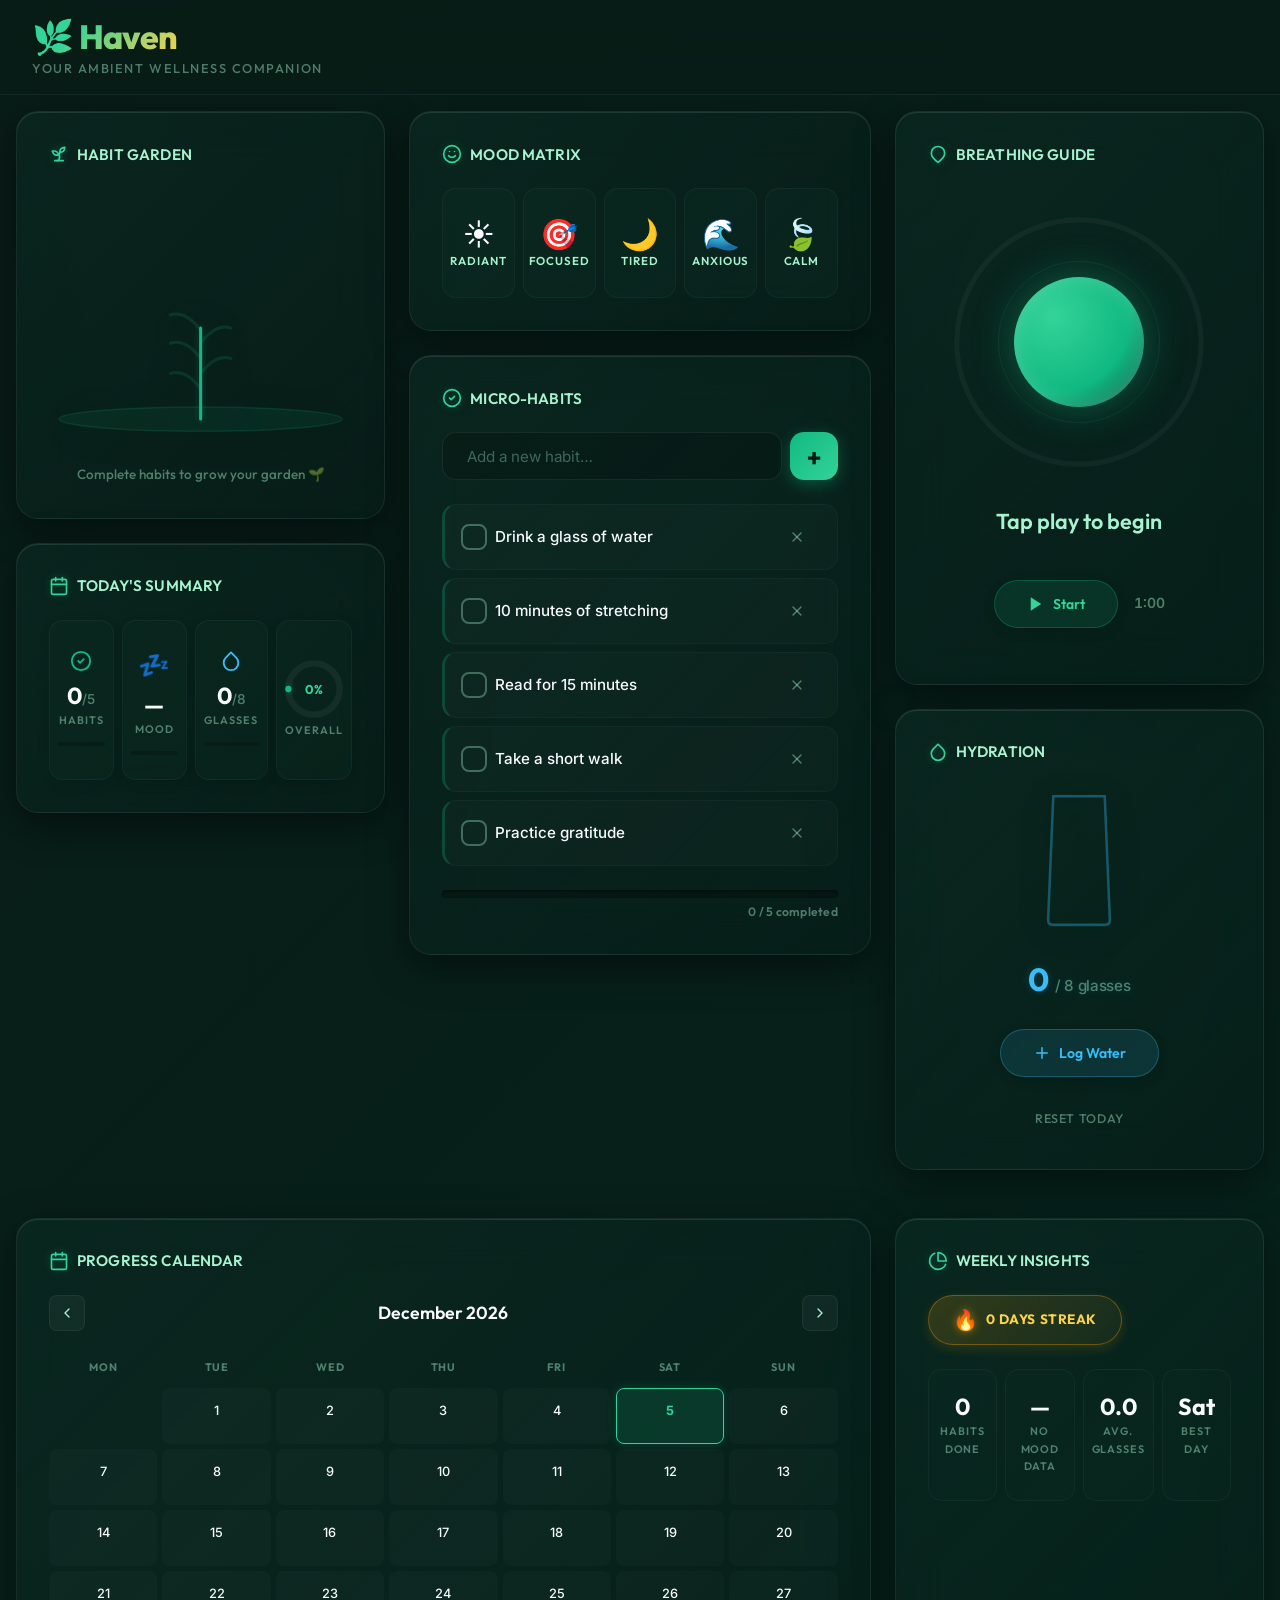
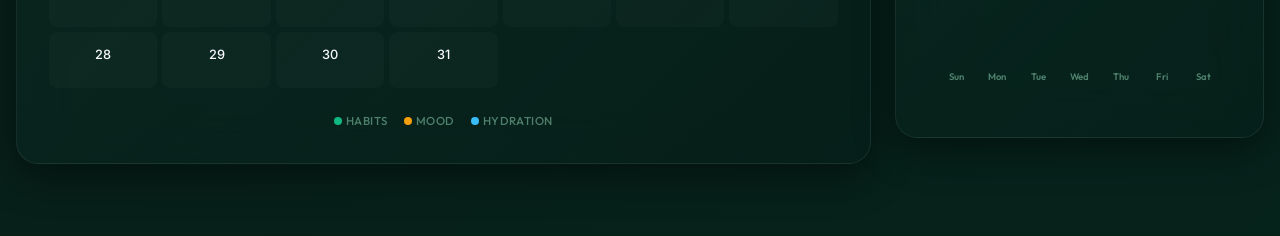
==== commit 05430012: "feat: upgrade header to a sticky, responsive navigation bar with compact scroll state" ====
--- a/index.html
+++ b/index.html
@@ -19,29 +19,33 @@
 
   <!-- ===== HEADER ===== -->
   <header class="app-header" id="app-header">
-    <h1>🌿 Haven</h1>
-    <p class="subtitle">Your ambient wellness companion</p>
+    <div class="header-container">
+      <div class="header-brand">
+        <h1>🌿 Haven</h1>
+        <p class="subtitle">Your ambient wellness companion</p>
+      </div>
+
+      <!-- ===== DESKTOP NAV (hidden on mobile) ===== -->
+      <nav class="desktop-nav" id="desktop-nav" aria-label="Main navigation">
+        <button class="tab-btn active" data-tab="habits" id="desktop-tab-habits">
+          <svg xmlns="http://www.w3.org/2000/svg" viewBox="0 0 24 24" fill="none" stroke="currentColor" stroke-width="2" stroke-linecap="round" stroke-linejoin="round"><path d="M12 22c5.523 0 10-4.477 10-10S17.523 2 12 2 2 6.477 2 12s4.477 10 10 10z"/><path d="m9 12 2 2 4-4"/></svg>
+          <span>Home</span>
+        </button>
+        <button class="tab-btn" data-tab="mood" id="desktop-tab-mood">
+          <svg xmlns="http://www.w3.org/2000/svg" viewBox="0 0 24 24" fill="none" stroke="currentColor" stroke-width="2" stroke-linecap="round" stroke-linejoin="round"><circle cx="12" cy="12" r="10"/><path d="M8 14s1.5 2 4 2 4-2 4-2"/><line x1="9" y1="9" x2="9.01" y2="9"/><line x1="15" y1="9" x2="15.01" y2="9"/></svg>
+          <span>Daily</span>
+        </button>
+        <button class="tab-btn" data-tab="breathe" id="desktop-tab-breathe">
+          <svg xmlns="http://www.w3.org/2000/svg" viewBox="0 0 24 24" fill="none" stroke="currentColor" stroke-width="2" stroke-linecap="round" stroke-linejoin="round"><path d="M12 22c-4-3-8-6-8-11a8 8 0 0 1 16 0c0 5-4 8-8 11z"/></svg>
+          <span>Breathe</span>
+        </button>
+        <button class="tab-btn" data-tab="insights" id="desktop-tab-insights">
+          <svg xmlns="http://www.w3.org/2000/svg" viewBox="0 0 24 24" fill="none" stroke="currentColor" stroke-width="2" stroke-linecap="round" stroke-linejoin="round"><path d="M21.21 15.89A10 10 0 1 1 8 2.83"/><path d="M22 12A10 10 0 0 0 12 2v10z"/></svg>
+          <span>Insights</span>
+        </button>
+      </nav>
+    </div>
   </header>
-
-  <!-- ===== DESKTOP NAV (hidden on mobile) ===== -->
-  <nav class="desktop-nav" id="desktop-nav" aria-label="Main navigation">
-    <button class="tab-btn active" data-tab="habits" id="desktop-tab-habits">
-      <svg xmlns="http://www.w3.org/2000/svg" viewBox="0 0 24 24" fill="none" stroke="currentColor" stroke-width="2" stroke-linecap="round" stroke-linejoin="round"><path d="M12 22c5.523 0 10-4.477 10-10S17.523 2 12 2 2 6.477 2 12s4.477 10 10 10z"/><path d="m9 12 2 2 4-4"/></svg>
-      <span>Home</span>
-    </button>
-    <button class="tab-btn" data-tab="mood" id="desktop-tab-mood">
-      <svg xmlns="http://www.w3.org/2000/svg" viewBox="0 0 24 24" fill="none" stroke="currentColor" stroke-width="2" stroke-linecap="round" stroke-linejoin="round"><circle cx="12" cy="12" r="10"/><path d="M8 14s1.5 2 4 2 4-2 4-2"/><line x1="9" y1="9" x2="9.01" y2="9"/><line x1="15" y1="9" x2="15.01" y2="9"/></svg>
-      <span>Daily</span>
-    </button>
-    <button class="tab-btn" data-tab="breathe" id="desktop-tab-breathe">
-      <svg xmlns="http://www.w3.org/2000/svg" viewBox="0 0 24 24" fill="none" stroke="currentColor" stroke-width="2" stroke-linecap="round" stroke-linejoin="round"><path d="M12 22c-4-3-8-6-8-11a8 8 0 0 1 16 0c0 5-4 8-8 11z"/></svg>
-      <span>Breathe</span>
-    </button>
-    <button class="tab-btn" data-tab="insights" id="desktop-tab-insights">
-      <svg xmlns="http://www.w3.org/2000/svg" viewBox="0 0 24 24" fill="none" stroke="currentColor" stroke-width="2" stroke-linecap="round" stroke-linejoin="round"><path d="M21.21 15.89A10 10 0 1 1 8 2.83"/><path d="M22 12A10 10 0 0 0 12 2v10z"/></svg>
-      <span>Insights</span>
-    </button>
-  </nav>
 
   <!-- ===== MAIN CONTENT ===== -->
   <main class="app-main" id="app-main">
--- a/index.css
+++ b/index.css
@@ -191,6 +191,19 @@
   -webkit-backdrop-filter: blur(12px);
   border-bottom: 1px solid rgba(255, 255, 255, 0.04);
   transition: padding var(--transition-smooth), background-color var(--transition-smooth), border-color var(--transition-smooth), box-shadow var(--transition-smooth);
+}
+
+.header-container {
+  display: flex;
+  flex-direction: column;
+  align-items: center;
+  width: 100%;
+}
+
+.header-brand {
+  display: flex;
+  flex-direction: column;
+  align-items: center;
 }
 
 .app-header h1 {
@@ -1761,42 +1774,63 @@
   h1 { font-size: 2.4rem; }
 
   .app-header {
+    position: sticky;
+    top: 0;
+    z-index: 80;
+    background: rgba(9, 28, 23, 0.75);
+    backdrop-filter: blur(24px);
+    -webkit-backdrop-filter: blur(24px);
+    border-bottom: 1px solid rgba(255, 255, 255, 0.05);
     padding: var(--space-md) var(--space-xl);
-    position: relative;
-    background: transparent;
-    border-bottom: none;
+    max-width: none;
+    margin: 0;
     display: flex;
+    justify-content: center;
+    align-items: center;
+  }
+
+  .header-container {
+    display: flex;
+    flex-direction: row;
     justify-content: space-between;
     align-items: center;
+    width: 100%;
     max-width: 1280px;
-    margin: 0 auto;
+  }
+
+  .header-brand {
+    display: flex;
+    flex-direction: column;
+    align-items: flex-start;
+    text-align: left;
   }
 
   .app-header h1 {
     font-size: 2.1rem;
+    transition: font-size var(--transition-smooth);
   }
 
   .app-header .subtitle {
     margin-top: 0;
   }
 
-  /* Reset scrolled overrides on static desktop header */
+  /* Compact scrolled state on sticky desktop header */
   .app-header.scrolled {
-    padding: var(--space-md) var(--space-xl);
-    background: transparent;
-    border-bottom: none;
-    box-shadow: none;
+    padding: var(--space-sm) var(--space-xl);
+    background: rgba(6, 20, 16, 0.92);
+    border-bottom-color: rgba(16, 185, 129, 0.18);
+    box-shadow: 0 8px 32px rgba(0, 0, 0, 0.35);
   }
 
   .app-header.scrolled h1 {
-    font-size: 2.1rem;
+    font-size: 1.6rem;
   }
 
   .app-header.scrolled .subtitle {
-    opacity: 1;
-    max-height: 24px;
+    opacity: 0;
+    max-height: 0;
     margin-top: 0;
-    transform: none;
+    transform: translateY(-8px);
   }
 
   /* Hide mobile floating bottom tab bar on desktop */
@@ -1838,16 +1872,29 @@
   /* Layout Adjustments for Desktop grid placing */
   #section-habits {
     grid-column: 1;
+    grid-row: 1;
   }
   #section-mood {
     grid-column: 2;
+    grid-row: 1;
   }
   #section-breathe {
     grid-column: 3;
-  }
-  /* Insights sits below Habits on the left or spans appropriately, let's stack nicely */
+    grid-row: 1;
+  }
+  /* Insights is rendered in display: contents so its children participate in the grid directly */
   #section-insights {
-    grid-column: 2;
+    display: contents !important;
+  }
+  /* Calendar card spans the first two columns in the second row */
+  #card-calendar {
+    grid-column: 1 / span 2;
+    grid-row: 2;
+  }
+  /* Weekly Insights card sits in the third column in the second row */
+  #card-weekly {
+    grid-column: 3;
+    grid-row: 2;
   }
 
   /* Desktop Header Pills Navigation */
@@ -1910,7 +1957,7 @@
    LARGE DESKTOP (≥1440px)
    ============================================================ */
 @media (min-width: 1440px) {
-  .app-header,
+  .header-container,
   .app-main {
     max-width: 1400px;
   }
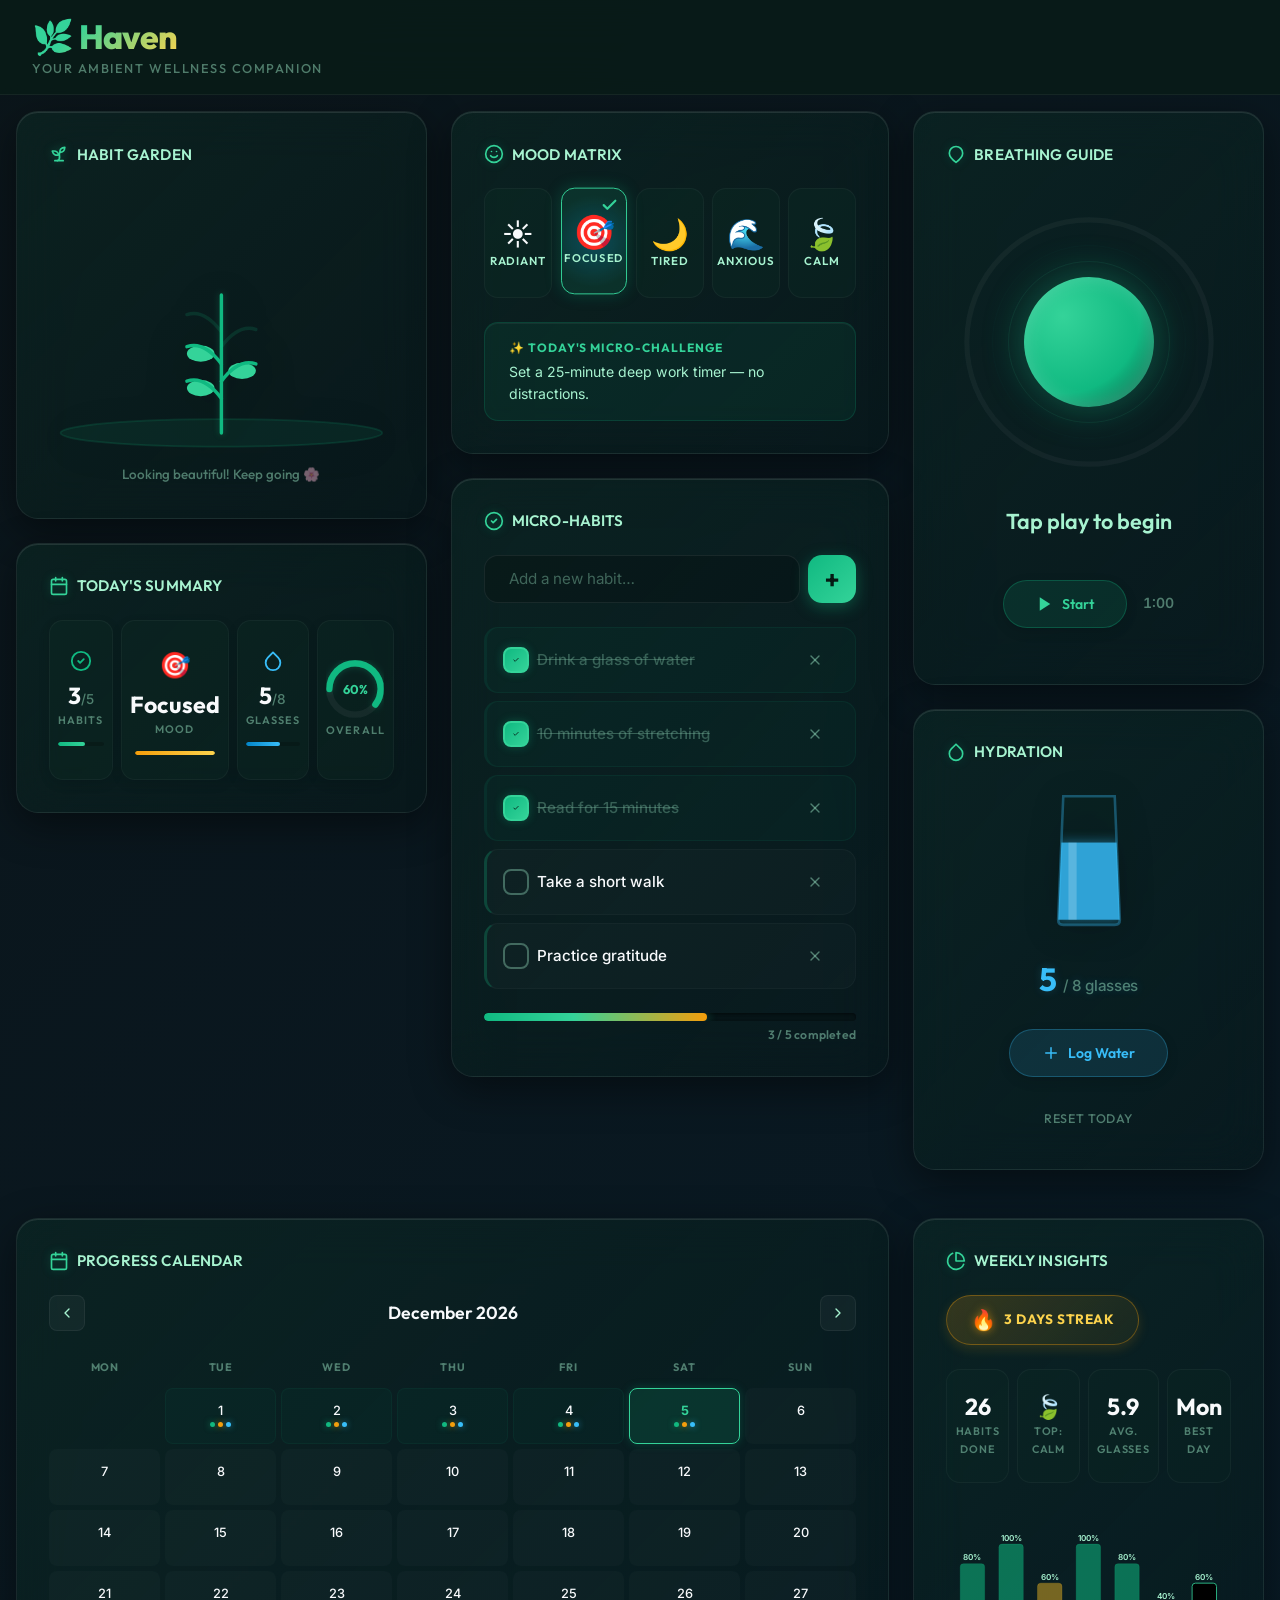
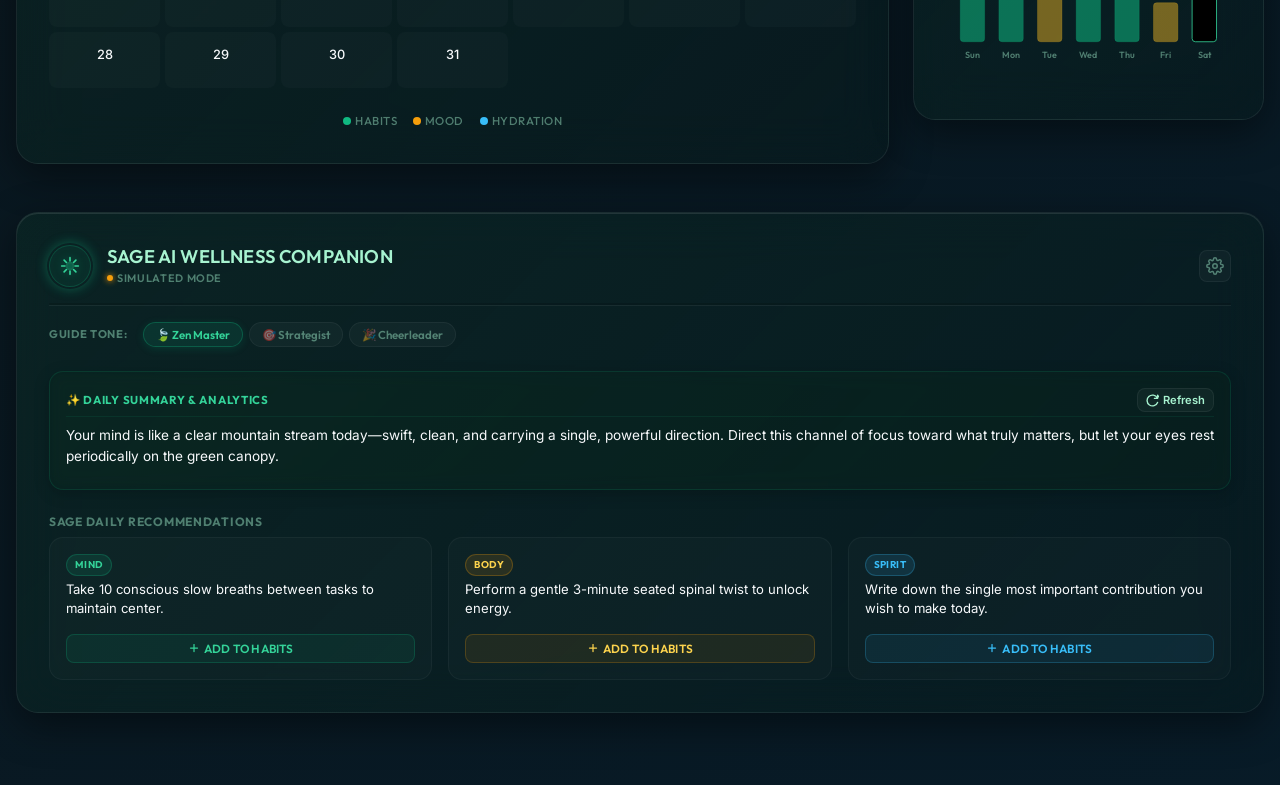
==== commit 98a5515a: "feat: implement Sage AI companion system with simulated mood-based reports, data seeding, and insigh" ====
--- a/index.html
+++ b/index.html
@@ -235,6 +235,81 @@
             <svg id="chart-svg" width="100%" height="100%" viewBox="0 0 350 160" preserveAspectRatio="xMidYMid meet"></svg>
           </div>
         </div>
+
+        <!-- Sage AI Wellness Companion Card -->
+        <div class="card stagger-3" id="card-ai-insights">
+          <div class="ai-header">
+            <div class="ai-header-main">
+              <div class="ai-avatar-wrapper">
+                <svg class="ai-avatar-svg" viewBox="0 0 24 24" fill="none" stroke="var(--accent-emerald-light)" stroke-width="2" stroke-linecap="round" stroke-linejoin="round">
+                  <path d="M12 2v4M12 18v4M4.93 4.93l2.83 2.83M16.24 16.24l2.83 2.83M2 12h4M18 12h4M4.93 19.07l2.83-2.83M16.24 7.76l2.83-2.83"/>
+                  <circle cx="12" cy="12" r="4" fill="var(--accent-emerald)" opacity="0.3"/>
+                </svg>
+                <div class="ai-avatar-glow"></div>
+              </div>
+              <div class="ai-brand-group">
+                <h2 class="card-title ai-title">Sage AI Wellness Companion</h2>
+                <div class="ai-status-row">
+                  <span class="ai-status-dot" id="ai-status-dot"></span>
+                  <span class="ai-status-text" id="ai-status-text">Simulated Mode</span>
+                </div>
+              </div>
+            </div>
+            
+            <button class="ai-settings-toggle" id="ai-settings-toggle" aria-label="Toggle API Key Settings">
+              <svg xmlns="http://www.w3.org/2000/svg" viewBox="0 0 24 24" fill="none" stroke="currentColor" stroke-width="2" stroke-linecap="round" stroke-linejoin="round" width="18" height="18"><circle cx="12" cy="12" r="3"/><path d="M19.4 15a1.65 1.65 0 0 0 .33 1.82l.06.06a2 2 0 1 1-2.83 2.83l-.06-.06a1.65 1.65 0 0 0-1.82-.33 1.65 1.65 0 0 0-1 1.51V21a2 2 0 0 1-4 0v-.09A1.65 1.65 0 0 0 9 19.4a1.65 1.65 0 0 0-1.82.33l-.06.06a2 2 0 1 1-2.83-2.83l.06-.06a1.65 1.65 0 0 0 .33-1.82 1.65 1.65 0 0 0-1.51-1H3a2 2 0 0 1 0-4h.09A1.65 1.65 0 0 0 4.6 9a1.65 1.65 0 0 0-.33-1.82l-.06-.06a2 2 0 1 1 2.83-2.83l.06.06a1.65 1.65 0 0 0 1.82.33H9a1.65 1.65 0 0 0 1-1.51V3a2 2 0 0 1 4 0v.09a1.65 1.65 0 0 0 1 1.51 1.65 1.65 0 0 0 1.82-.33l.06-.06a2 2 0 1 1 2.83 2.83l-.06.06a1.65 1.65 0 0 0-.33 1.82V9a1.65 1.65 0 0 0 1.51 1H21a2 2 0 0 1 0 4h-.09a1.65 1.65 0 0 0-1.5 1z"/></svg>
+            </button>
+          </div>
+
+          <!-- API Settings Drawer (hidden by default) -->
+          <div class="ai-settings-drawer" id="ai-settings-drawer">
+            <p class="settings-desc">Enter your Google Gemini API Key below to activate live, personalized cognitive coaching powered by <strong>gemini-2.5-flash</strong>.</p>
+            <div class="settings-input-row">
+              <input type="password" id="gemini-api-key-input" class="settings-input" placeholder="Paste Gemini API Key..." />
+              <button class="settings-save-btn" id="btn-save-api-key">Save Key</button>
+            </div>
+            <p class="settings-status-note" id="settings-status-note"></p>
+          </div>
+
+          <!-- Wellness Summary Dashboard -->
+          <div class="ai-body">
+            <!-- Tone selector chips -->
+            <div class="ai-tone-selector">
+              <span class="tone-label">Guide Tone:</span>
+              <div class="tone-chips">
+                <button class="tone-chip active" data-tone="zen">🍃 Zen Master</button>
+                <button class="tone-chip" data-tone="strategist">🎯 Strategist</button>
+                <button class="tone-chip" data-tone="cheerleader">🎉 Cheerleader</button>
+              </div>
+            </div>
+
+            <!-- Report Card content -->
+            <div class="ai-report-container">
+              <div class="ai-report-bubble">
+                <div class="ai-report-header">
+                  <span class="report-meta-title">✨ Daily Summary &amp; Analytics</span>
+                  <button class="btn-refresh-report" id="btn-refresh-report" aria-label="Refresh report">
+                    <svg xmlns="http://www.w3.org/2000/svg" viewBox="0 0 24 24" fill="none" stroke="currentColor" stroke-width="2.5" stroke-linecap="round" stroke-linejoin="round" width="13" height="13"><path d="M21.5 2v6h-6M21.34 15.57a10 10 0 1 1-.57-8.38l5.67-5.67"/></svg>
+                    Refresh
+                  </button>
+                </div>
+                <div class="ai-report-text-wrapper">
+                  <p class="ai-report-text" id="ai-report-text">Click Refresh to generate your ambient wellness summary.</p>
+                </div>
+              </div>
+            </div>
+
+            <!-- Recommendations Section -->
+            <div class="ai-recommendations-section">
+              <h3 class="recommendations-title">Sage Daily Recommendations</h3>
+              <div class="ai-recommendations-grid" id="ai-recommendations-grid">
+                <!-- Will be dynamically populated -->
+                <div class="ai-recommendation-placeholder">Complete today's logs or add your API Key to populate.</div>
+              </div>
+            </div>
+
+          </div>
+        </div>
       </section>
 
     </div><!-- /.sections-wrapper -->
--- a/index.css
+++ b/index.css
@@ -1896,6 +1896,11 @@
     grid-column: 3;
     grid-row: 2;
   }
+  /* Sage AI Wellness card spans all columns in row 3 */
+  #card-ai-insights {
+    grid-column: 1 / span 3;
+    grid-row: 3;
+  }
 
   /* Desktop Header Pills Navigation */
   .desktop-nav {
@@ -1965,6 +1970,645 @@
   .sections-wrapper {
     gap: var(--space-xl);
   }
+}
+
+
+/* ============================================================
+   SAGE AI WELLNESS COMPANION STYLES
+   ============================================================ */
+
+#card-ai-insights {
+  position: relative;
+  overflow: hidden;
+  transition: all var(--transition-smooth);
+}
+
+.ai-header {
+  display: flex;
+  justify-content: space-between;
+  align-items: center;
+  margin-bottom: var(--space-md);
+}
+
+.ai-header-main {
+  display: flex;
+  align-items: center;
+  gap: var(--space-md);
+}
+
+.ai-avatar-wrapper {
+  position: relative;
+  width: 42px;
+  height: 42px;
+  display: flex;
+  align-items: center;
+  justify-content: center;
+  border-radius: 50%;
+  background: rgba(16, 185, 129, 0.08);
+  border: 1.5px solid rgba(16, 185, 129, 0.22);
+}
+
+.ai-avatar-svg {
+  width: 20px;
+  height: 20px;
+  color: var(--accent-emerald-light);
+  filter: drop-shadow(0 0 4px rgba(16, 185, 129, 0.4));
+}
+
+.ai-avatar-glow {
+  position: absolute;
+  inset: -3px;
+  border-radius: 50%;
+  box-shadow: 0 0 12px rgba(16, 185, 129, 0.4);
+  animation: sageGlowPulse 3s infinite ease-in-out;
+  pointer-events: none;
+}
+
+@keyframes sageGlowPulse {
+  0%, 100% {
+    transform: scale(0.96);
+    opacity: 0.35;
+    box-shadow: 0 0 8px rgba(16, 185, 129, 0.3);
+  }
+  50% {
+    transform: scale(1.04);
+    opacity: 0.7;
+    box-shadow: 0 0 16px rgba(16, 185, 129, 0.6);
+  }
+}
+
+.ai-brand-group {
+  display: flex;
+  flex-direction: column;
+}
+
+.ai-title {
+  margin: 0 !important;
+  font-size: 1.15rem !important;
+}
+
+.ai-status-row {
+  display: flex;
+  align-items: center;
+  gap: var(--space-xs);
+  margin-top: 2px;
+}
+
+.ai-status-dot {
+  width: 6px;
+  height: 6px;
+  border-radius: 50%;
+  background: var(--accent-gold);
+  box-shadow: 0 0 6px var(--accent-gold);
+  transition: all var(--transition-fast);
+}
+
+.ai-status-dot.live {
+  background: var(--accent-emerald);
+  box-shadow: 0 0 8px var(--accent-emerald-light);
+}
+
+.ai-status-text {
+  font-size: 0.68rem;
+  font-weight: 600;
+  text-transform: uppercase;
+  letter-spacing: 0.06em;
+  color: var(--text-muted);
+  font-family: 'Outfit', sans-serif;
+}
+
+.ai-settings-toggle {
+  display: flex;
+  align-items: center;
+  justify-content: center;
+  width: 32px;
+  height: 32px;
+  border-radius: var(--radius-sm);
+  background: rgba(255, 255, 255, 0.03);
+  border: 1px solid rgba(255, 255, 255, 0.05);
+  color: var(--text-muted);
+  cursor: pointer;
+  transition: all var(--transition-fast);
+  -webkit-tap-highlight-color: transparent;
+}
+
+.ai-settings-toggle:hover,
+.ai-settings-toggle.active {
+  background: rgba(255, 255, 255, 0.08);
+  color: var(--text-primary);
+  border-color: var(--accent-emerald-light);
+}
+
+.ai-settings-drawer {
+  max-height: 0;
+  overflow: hidden;
+  transition: all 0.4s cubic-bezier(0.16, 1, 0.3, 1);
+  padding: 0 var(--space-xs);
+  background: rgba(0, 0, 0, 0.15);
+  border-radius: var(--radius-md);
+  margin-bottom: 0;
+  border: 1px solid transparent;
+}
+
+.ai-settings-drawer.active {
+  max-height: 180px;
+  padding: var(--space-md);
+  margin-bottom: var(--space-md);
+  border-color: rgba(16, 185, 129, 0.15);
+}
+
+.settings-desc {
+  font-size: 0.76rem;
+  color: var(--text-secondary);
+  line-height: 1.45;
+  margin-bottom: var(--space-sm);
+  font-family: 'Inter', sans-serif;
+}
+
+.settings-input-row {
+  display: flex;
+  gap: var(--space-sm);
+}
+
+.settings-input {
+  flex-grow: 1;
+  background: rgba(0, 0, 0, 0.25);
+  border: 1px solid rgba(255, 255, 255, 0.08);
+  border-radius: var(--radius-sm);
+  color: var(--text-primary);
+  font-size: 0.82rem;
+  padding: 8px 12px;
+  font-family: 'Inter', sans-serif;
+  transition: all var(--transition-fast);
+}
+
+.settings-input:focus {
+  outline: none;
+  border-color: rgba(16, 185, 129, 0.45);
+  box-shadow: 0 0 8px rgba(16, 185, 129, 0.15);
+}
+
+.settings-save-btn {
+  background: var(--accent-emerald);
+  border: none;
+  border-radius: var(--radius-sm);
+  color: white;
+  font-size: 0.8rem;
+  font-weight: 700;
+  padding: 8px 16px;
+  cursor: pointer;
+  transition: all var(--transition-fast);
+  font-family: 'Outfit', sans-serif;
+  text-transform: uppercase;
+  letter-spacing: 0.04em;
+}
+
+.settings-save-btn:hover {
+  background: var(--accent-emerald-light);
+  transform: translateY(-1px);
+}
+
+.settings-status-note {
+  font-size: 0.7rem;
+  margin-top: 8px;
+  font-weight: 600;
+  font-family: 'Outfit', sans-serif;
+}
+
+.settings-status-note.success { color: var(--accent-emerald-light); }
+.settings-status-note.error { color: #f87171; }
+
+.ai-body {
+  display: flex;
+  flex-direction: column;
+  gap: var(--space-lg);
+  border-top: 1px solid rgba(255, 255, 255, 0.06);
+  padding-top: var(--space-md);
+}
+
+/* Tone Selector Styling */
+.ai-tone-selector {
+  display: flex;
+  align-items: center;
+  gap: var(--space-md);
+  flex-wrap: wrap;
+}
+
+.tone-label {
+  font-size: 0.7rem;
+  font-weight: 700;
+  text-transform: uppercase;
+  letter-spacing: 0.06em;
+  color: var(--text-muted);
+  font-family: 'Outfit', sans-serif;
+}
+
+.tone-chips {
+  display: flex;
+  gap: 6px;
+}
+
+.tone-chip {
+  font-size: 0.72rem;
+  font-weight: 600;
+  color: var(--text-muted);
+  background: rgba(255, 255, 255, 0.03);
+  border: 1px solid rgba(255, 255, 255, 0.05);
+  border-radius: var(--radius-full);
+  padding: 4px 12px;
+  cursor: pointer;
+  transition: all var(--transition-fast);
+  font-family: 'Outfit', sans-serif;
+  -webkit-tap-highlight-color: transparent;
+}
+
+.tone-chip:hover {
+  background: rgba(255, 255, 255, 0.08);
+  color: var(--text-secondary);
+}
+
+.tone-chip.active {
+  border-color: rgba(16, 185, 129, 0.3);
+  background: rgba(16, 185, 129, 0.12);
+  color: var(--accent-emerald-light);
+  box-shadow: 0 2px 8px rgba(16, 185, 129, 0.15);
+}
+
+/* AI Wellness Report Summary */
+.ai-report-container {
+  background: rgba(8, 38, 31, 0.25);
+  backdrop-filter: blur(8px);
+  -webkit-backdrop-filter: blur(8px);
+  border: 1.5px solid rgba(16, 185, 129, 0.15);
+  border-radius: var(--radius-md);
+  overflow: hidden;
+  box-shadow: 0 4px 16px rgba(0, 0, 0, 0.2);
+}
+
+.ai-report-bubble {
+  padding: var(--space-md);
+}
+
+.ai-report-header {
+  display: flex;
+  justify-content: space-between;
+  align-items: center;
+  margin-bottom: var(--space-sm);
+  border-bottom: 1px solid rgba(16, 185, 129, 0.1);
+  padding-bottom: var(--space-xs);
+}
+
+.report-meta-title {
+  font-size: 0.72rem;
+  font-weight: 700;
+  text-transform: uppercase;
+  letter-spacing: 0.06em;
+  color: var(--accent-emerald-light);
+  font-family: 'Outfit', sans-serif;
+}
+
+.btn-refresh-report {
+  display: flex;
+  align-items: center;
+  gap: 4px;
+  font-size: 0.7rem;
+  font-weight: 600;
+  background: rgba(255, 255, 255, 0.04);
+  border: 1px solid rgba(255, 255, 255, 0.06);
+  color: var(--text-secondary);
+  border-radius: var(--radius-sm);
+  padding: 4px 8px;
+  cursor: pointer;
+  transition: all var(--transition-fast);
+}
+
+.btn-refresh-report:hover {
+  background: rgba(255, 255, 255, 0.1);
+  border-color: var(--accent-emerald-light);
+  color: var(--text-primary);
+}
+
+.btn-refresh-report:active {
+  transform: scale(0.96);
+}
+
+.ai-report-text-wrapper {
+  min-height: 48px;
+}
+
+.ai-report-text {
+  font-size: 0.85rem;
+  color: var(--text-primary);
+  line-height: 1.55;
+  font-family: 'Inter', sans-serif;
+}
+
+.ai-report-text p {
+  margin-bottom: var(--space-xs);
+}
+
+.ai-report-text strong {
+  color: var(--accent-emerald-light);
+  font-weight: 600;
+}
+
+/* Recommendations Grid */
+.ai-recommendations-section {
+  display: flex;
+  flex-direction: column;
+  gap: var(--space-sm);
+}
+
+.recommendations-title {
+  font-size: 0.75rem;
+  font-weight: 700;
+  text-transform: uppercase;
+  letter-spacing: 0.06em;
+  color: var(--text-muted);
+  font-family: 'Outfit', sans-serif;
+}
+
+.ai-recommendations-grid {
+  display: grid;
+  grid-template-columns: 1fr;
+  gap: var(--space-md);
+}
+
+@media (min-width: 768px) {
+  .ai-recommendations-grid {
+    grid-template-columns: repeat(3, 1fr);
+  }
+}
+
+.ai-recommendation-card {
+  display: flex;
+  flex-direction: column;
+  justify-content: space-between;
+  gap: var(--space-md);
+  padding: var(--space-md);
+  background: rgba(255, 255, 255, 0.02);
+  border: 1px solid rgba(255, 255, 255, 0.04);
+  border-radius: var(--radius-md);
+  transition: all var(--transition-smooth);
+}
+
+.ai-recommendation-card:hover {
+  transform: translateY(-2px);
+  background: rgba(255, 255, 255, 0.04);
+  border-color: rgba(16, 185, 129, 0.15);
+  box-shadow: 0 4px 16px rgba(0, 0, 0, 0.25);
+}
+
+.rec-badge {
+  font-size: 0.62rem;
+  font-weight: 700;
+  text-transform: uppercase;
+  letter-spacing: 0.04em;
+  padding: 2px 8px;
+  border-radius: var(--radius-full);
+  width: fit-content;
+  font-family: 'Outfit', sans-serif;
+}
+
+.rec-badge--mind {
+  background: rgba(16, 185, 129, 0.12);
+  color: var(--accent-emerald-light);
+  border: 1px solid rgba(16, 185, 129, 0.25);
+}
+
+.rec-badge--body {
+  background: rgba(245, 158, 11, 0.12);
+  color: var(--accent-gold-light);
+  border: 1px solid rgba(245, 158, 11, 0.25);
+}
+
+.rec-badge--spirit {
+  background: rgba(56, 189, 248, 0.12);
+  color: #38bdf8;
+  border: 1px solid rgba(56, 189, 248, 0.25);
+}
+
+.rec-text {
+  font-size: 0.82rem;
+  line-height: 1.45;
+  color: var(--text-primary);
+  font-family: 'Inter', sans-serif;
+  flex-grow: 1;
+}
+
+.btn-add-rec-habit {
+  display: flex;
+  align-items: center;
+  justify-content: center;
+  gap: 4px;
+  width: 100%;
+  font-size: 0.74rem;
+  font-weight: 600;
+  border-radius: var(--radius-sm);
+  padding: 6px var(--space-sm);
+  cursor: pointer;
+  transition: all var(--transition-fast);
+  font-family: 'Outfit', sans-serif;
+  text-transform: uppercase;
+  letter-spacing: 0.02em;
+}
+
+.btn-add-rec-habit--mind {
+  background: rgba(16, 185, 129, 0.08);
+  border: 1px solid rgba(16, 185, 129, 0.22);
+  color: var(--accent-emerald-light);
+}
+
+.btn-add-rec-habit--mind:hover {
+  background: rgba(16, 185, 129, 0.2);
+  border-color: var(--accent-emerald);
+}
+
+.btn-add-rec-habit--body {
+  background: rgba(245, 158, 11, 0.08);
+  border: 1px solid rgba(245, 158, 11, 0.22);
+  color: var(--accent-gold-light);
+}
+
+.btn-add-rec-habit--body:hover {
+  background: rgba(245, 158, 11, 0.2);
+  border-color: var(--accent-gold);
+}
+
+.btn-add-rec-habit--spirit {
+  background: rgba(56, 189, 248, 0.08);
+  border: 1px solid rgba(56, 189, 248, 0.22);
+  color: #38bdf8;
+}
+
+.btn-add-rec-habit--spirit:hover {
+  background: rgba(56, 189, 248, 0.2);
+  border-color: #38bdf8;
+}
+
+.ai-recommendation-placeholder {
+  text-align: center;
+  font-size: 0.8rem;
+  color: var(--text-muted);
+  font-family: 'Outfit', sans-serif;
+  grid-column: 1 / -1;
+  padding: var(--space-xl) var(--space-md);
+  background: rgba(255, 255, 255, 0.01);
+  border: 1px dashed rgba(255, 255, 255, 0.05);
+  border-radius: var(--radius-md);
+  font-style: italic;
+}
+
+/* Chat Console Styling */
+.ai-console-section {
+  display: flex;
+  flex-direction: column;
+  gap: var(--space-sm);
+  border-top: 1px solid rgba(255, 255, 255, 0.06);
+  padding-top: var(--space-lg);
+}
+
+.console-title {
+  font-size: 0.75rem;
+  font-weight: 700;
+  text-transform: uppercase;
+  letter-spacing: 0.06em;
+  color: var(--text-muted);
+  font-family: 'Outfit', sans-serif;
+}
+
+.ai-chat-console {
+  background: rgba(0, 0, 0, 0.22);
+  border: 1px solid rgba(255, 255, 255, 0.05);
+  border-radius: var(--radius-md);
+  height: 200px;
+  overflow-y: auto;
+  padding: var(--space-md);
+  display: flex;
+  flex-direction: column;
+  gap: var(--space-md);
+  scroll-behavior: smooth;
+}
+
+.chat-message {
+  max-width: 85%;
+  padding: var(--space-sm) var(--space-md);
+  border-radius: var(--radius-md);
+  font-size: 0.8rem;
+  line-height: 1.5;
+  font-family: 'Inter', sans-serif;
+  animation: chatMsgFadeIn 0.3s cubic-bezier(0.16, 1, 0.3, 1) forwards;
+}
+
+@keyframes chatMsgFadeIn {
+  0% {
+    opacity: 0;
+    transform: translateY(8px);
+  }
+  100% {
+    opacity: 1;
+    transform: translateY(0);
+  }
+}
+
+.sage-msg {
+  background: rgba(10, 45, 38, 0.35);
+  border: 1px solid rgba(16, 185, 129, 0.15);
+  color: var(--text-primary);
+  align-self: flex-start;
+  border-bottom-left-radius: 2px;
+}
+
+.sage-msg p {
+  margin-bottom: var(--space-xs);
+}
+
+.sage-msg p:last-child {
+  margin-bottom: 0;
+}
+
+.sage-msg strong {
+  color: var(--accent-emerald-light);
+  font-weight: 600;
+}
+
+.user-msg {
+  background: rgba(255, 255, 255, 0.06);
+  border: 1px solid rgba(255, 255, 255, 0.08);
+  color: var(--text-primary);
+  align-self: flex-end;
+  border-bottom-right-radius: 2px;
+}
+
+.ai-chat-input-row {
+  display: flex;
+  gap: var(--space-sm);
+  margin-top: 4px;
+}
+
+.ai-chat-input {
+  flex-grow: 1;
+  background: rgba(0, 0, 0, 0.25);
+  border: 1px solid rgba(255, 255, 255, 0.08);
+  border-radius: var(--radius-sm);
+  color: var(--text-primary);
+  font-size: 0.82rem;
+  padding: 8px 12px;
+  font-family: 'Inter', sans-serif;
+  transition: all var(--transition-fast);
+}
+
+.ai-chat-input:focus {
+  outline: none;
+  border-color: rgba(16, 185, 129, 0.45);
+  box-shadow: 0 0 8px rgba(16, 185, 129, 0.15);
+}
+
+.btn-send-chat {
+  display: flex;
+  align-items: center;
+  justify-content: center;
+  width: 38px;
+  height: 38px;
+  border-radius: var(--radius-sm);
+  background: var(--accent-emerald);
+  border: none;
+  color: white;
+  cursor: pointer;
+  transition: all var(--transition-fast);
+}
+
+.btn-send-chat:hover {
+  background: var(--accent-emerald-light);
+  transform: translateY(-1px);
+}
+
+.btn-send-chat:active {
+  transform: translateY(1px);
+}
+
+/* Typist cursor effects or loading pulses */
+.sage-loading-pulse {
+  display: inline-flex;
+  gap: 3px;
+  align-items: center;
+  padding: 4px 6px;
+}
+
+.sage-loading-dot {
+  width: 5px;
+  height: 5px;
+  border-radius: 50%;
+  background: var(--accent-emerald-light);
+  animation: sageDotPulse 1.4s infinite ease-in-out both;
+}
+
+.sage-loading-dot:nth-child(1) { animation-delay: -0.32s; }
+.sage-loading-dot:nth-child(2) { animation-delay: -0.16s; }
+
+@keyframes sageDotPulse {
+  0%, 80%, 100% { transform: scale(0.6); opacity: 0.4; }
+  40% { transform: scale(1.1); opacity: 1; }
 }
 
 /* ============================================================
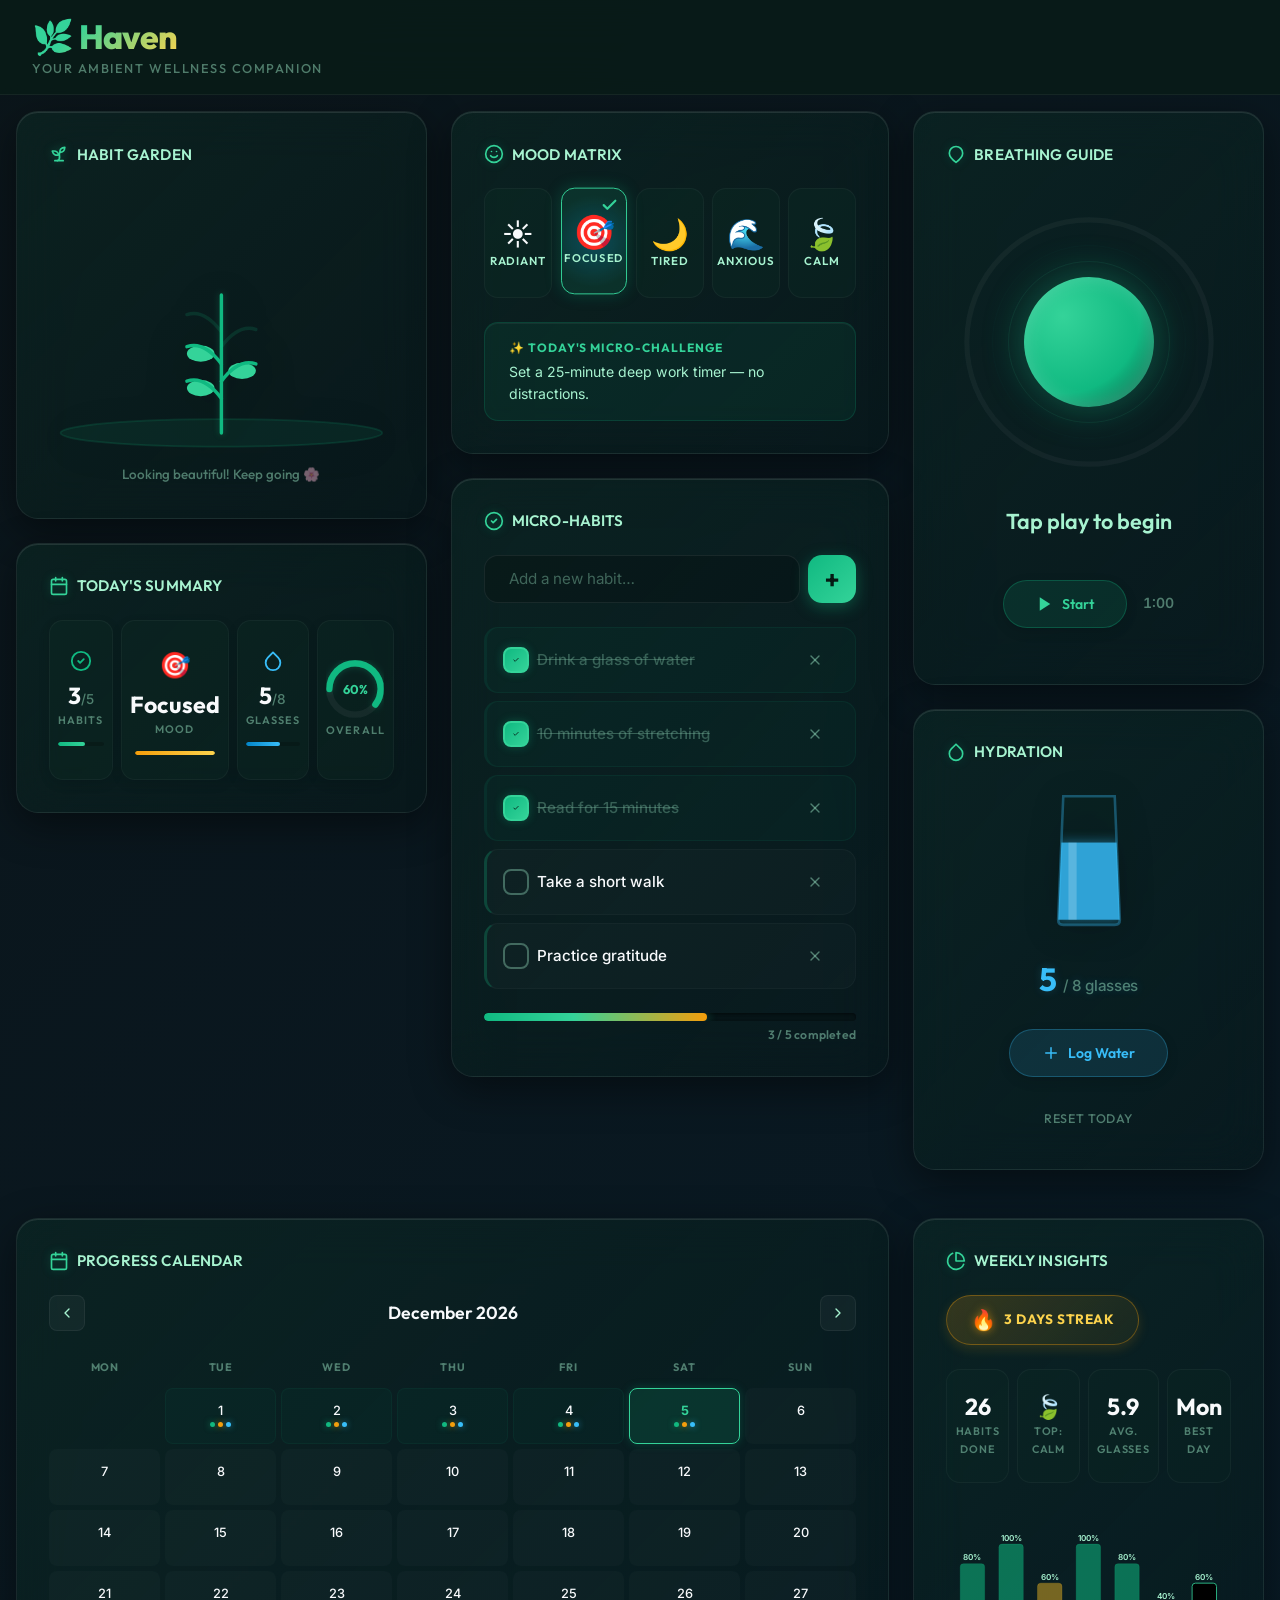
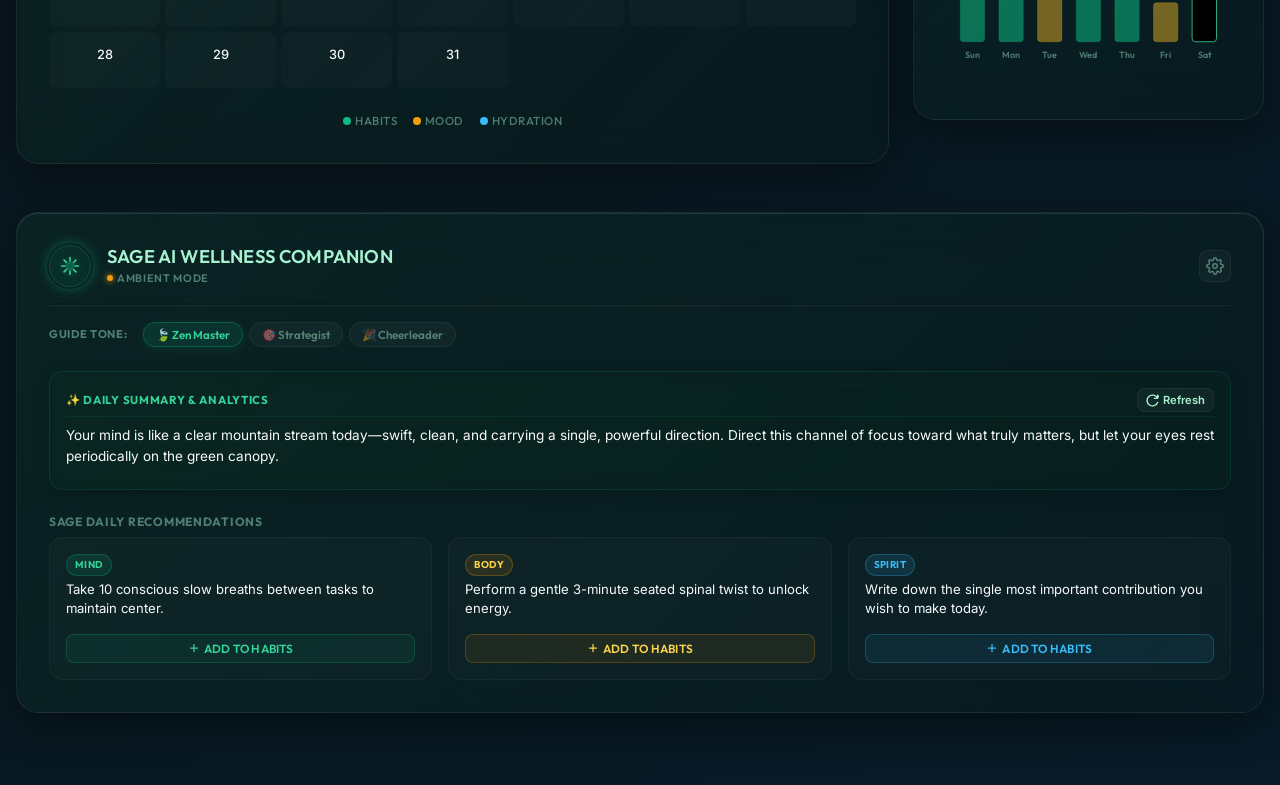
==== commit 93e3b5e6: "refactor: rename Simulated Mode to Ambient Mode across app UI and logic" ====
--- a/index.html
+++ b/index.html
@@ -251,7 +251,7 @@
                 <h2 class="card-title ai-title">Sage AI Wellness Companion</h2>
                 <div class="ai-status-row">
                   <span class="ai-status-dot" id="ai-status-dot"></span>
-                  <span class="ai-status-text" id="ai-status-text">Simulated Mode</span>
+                  <span class="ai-status-text" id="ai-status-text">Ambient Mode</span>
                 </div>
               </div>
             </div>
